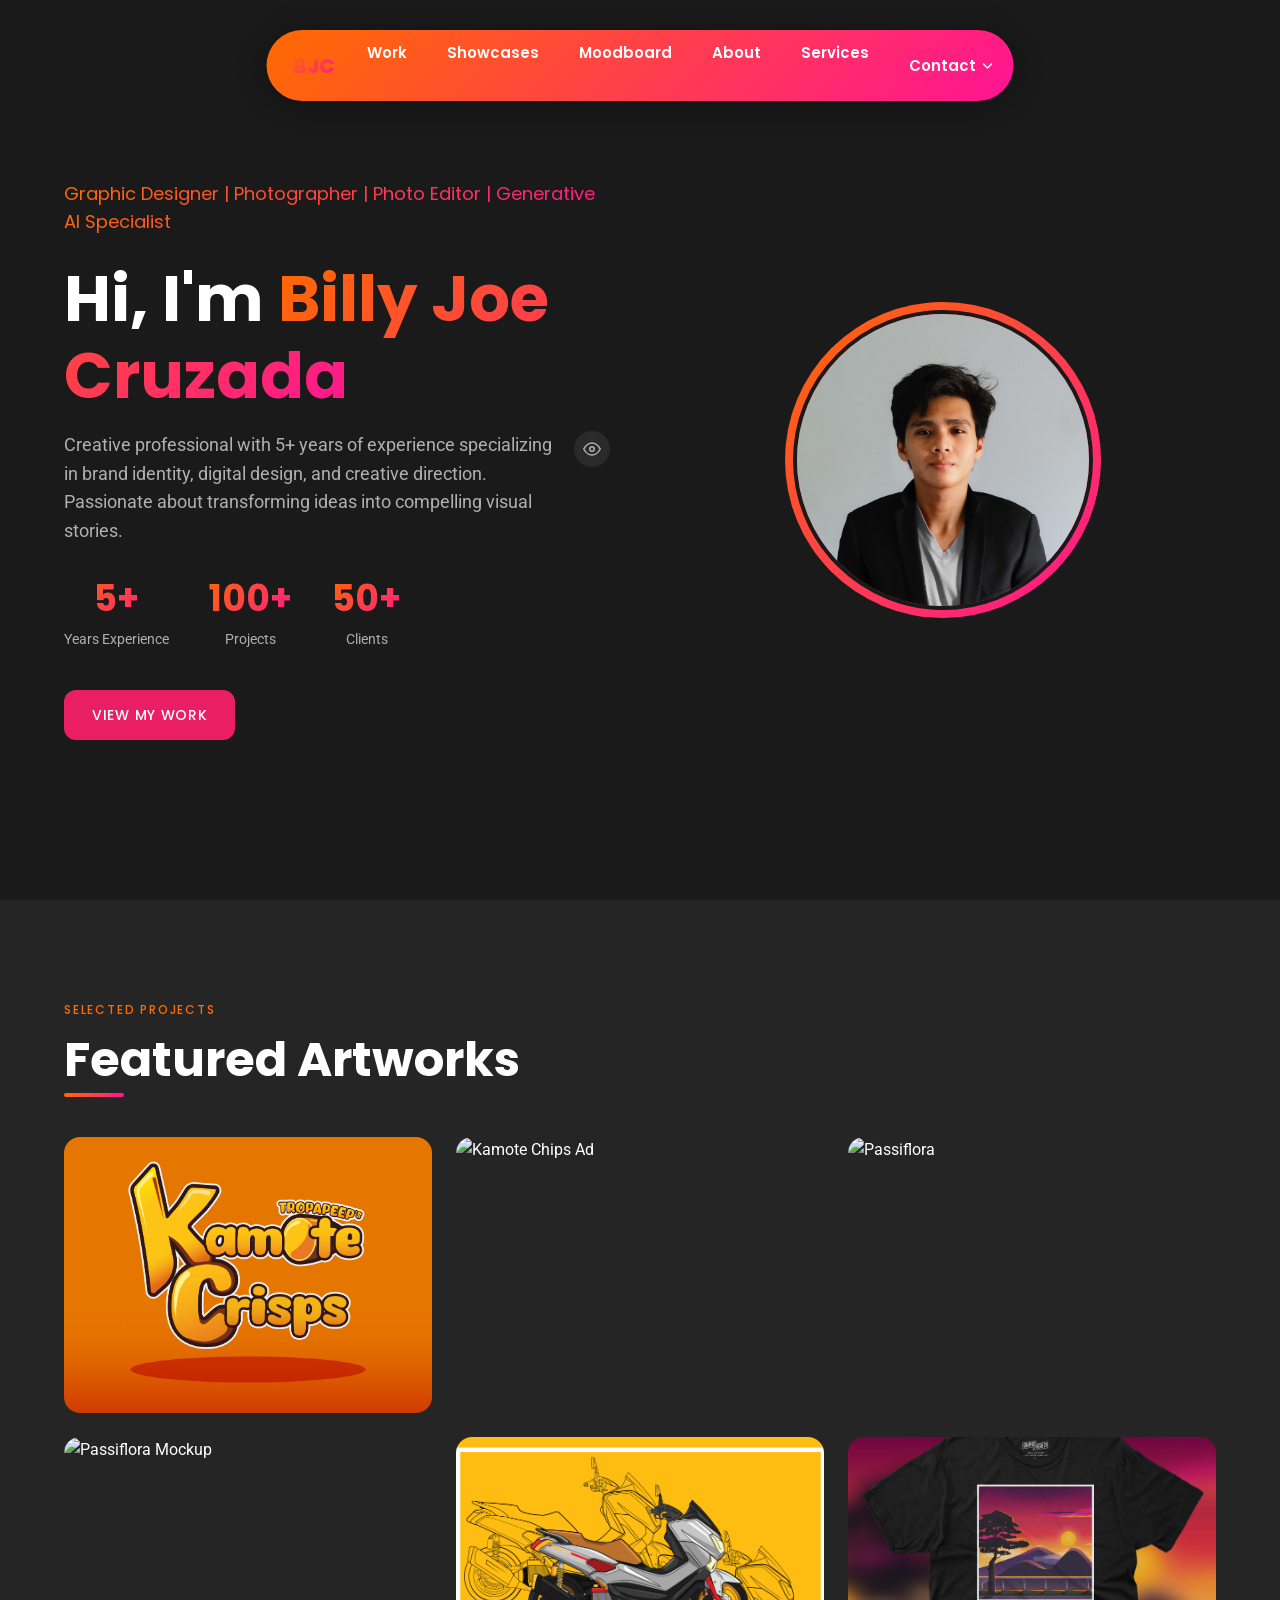
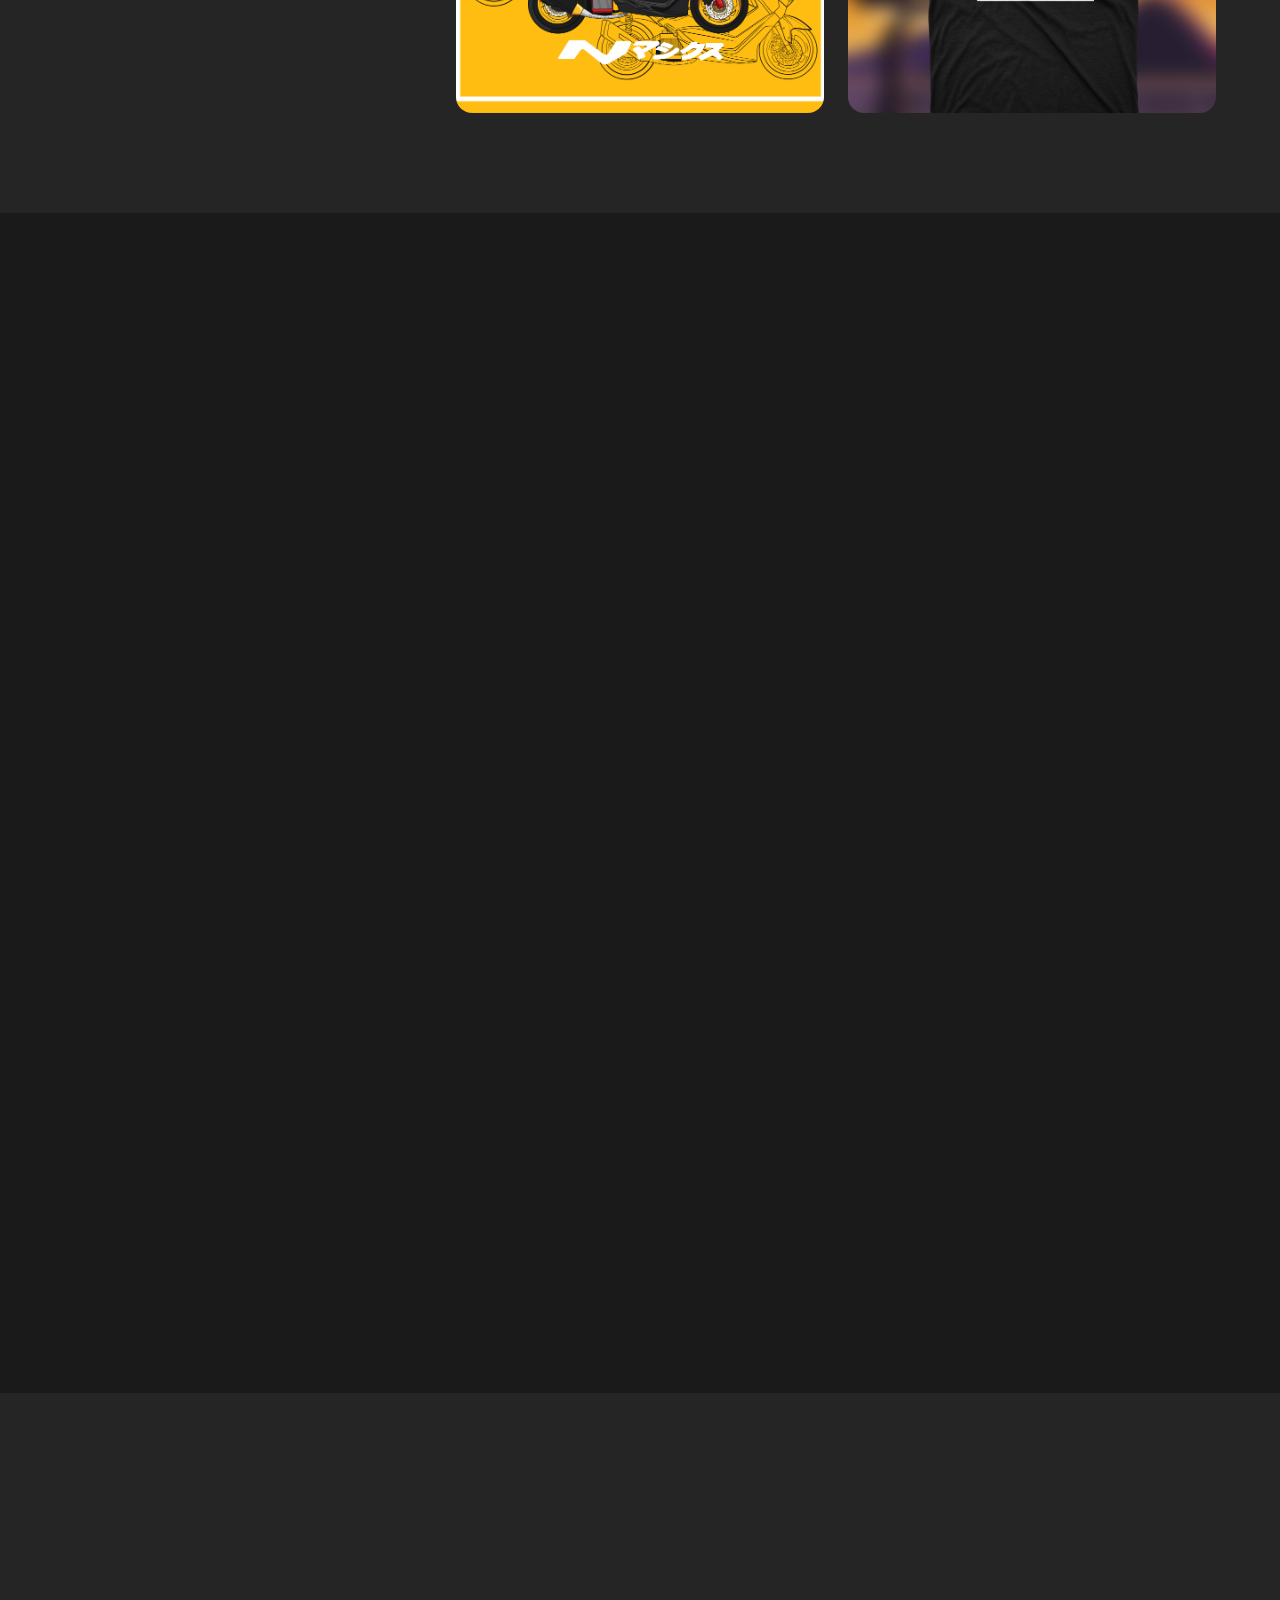
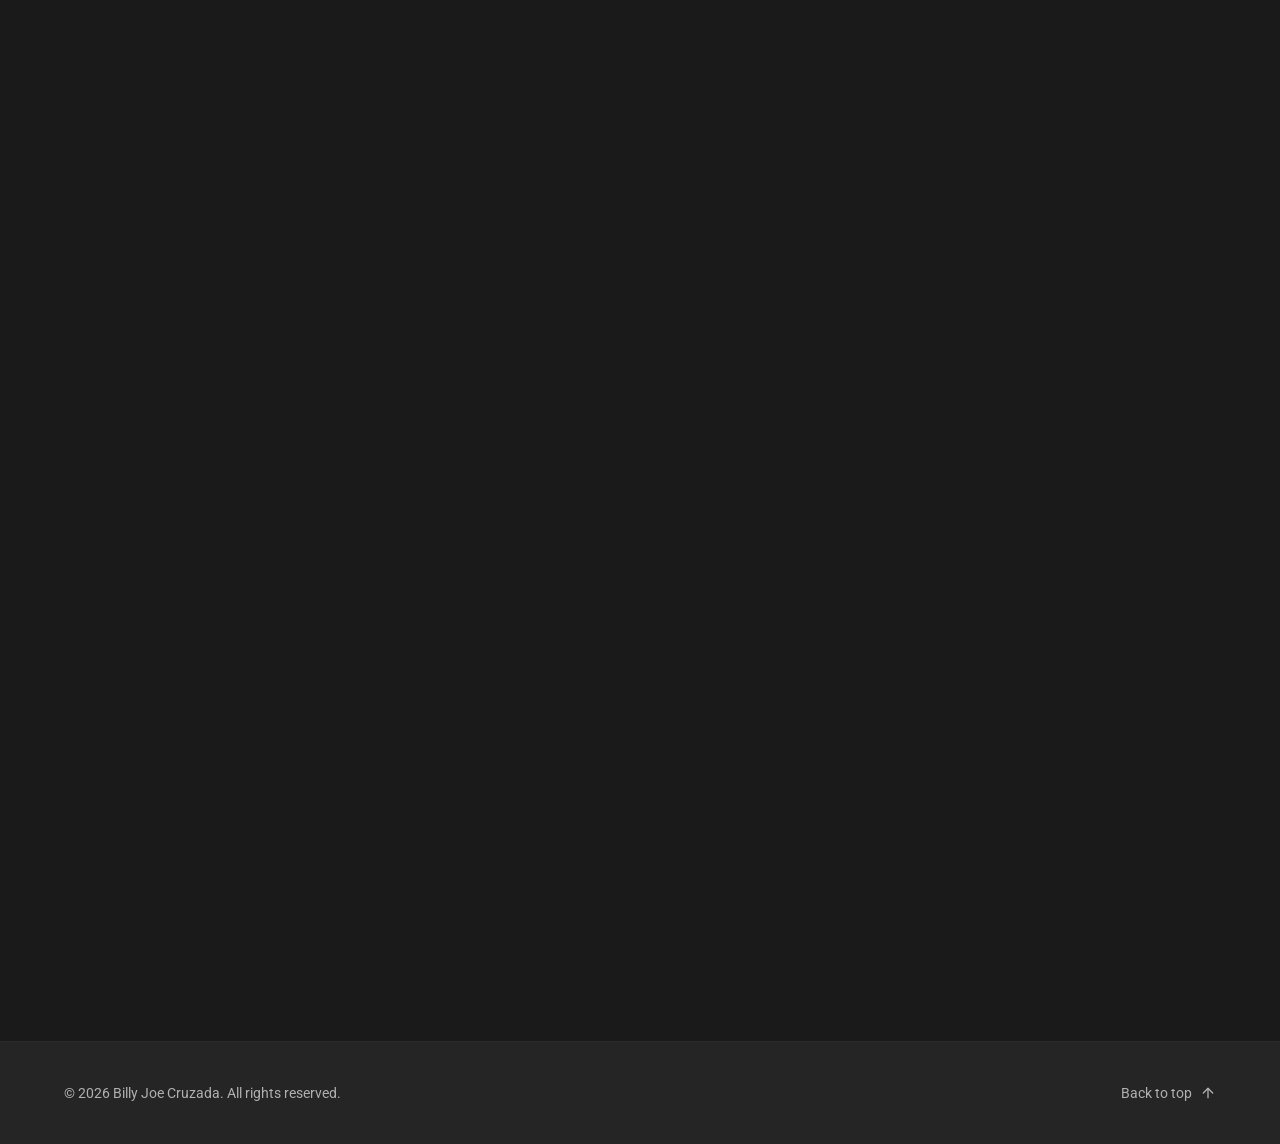
==== index.html @ 6db8c3da "Add files via upload" ====
<!DOCTYPE html>
<html lang="en">
<head>
    <meta charset="UTF-8">
    <meta name="viewport" content="width=device-width, initial-scale=1.0">
    <title>Billy Joe Cruzada | Graphic Designer</title>
    <link rel="preconnect" href="https://fonts.googleapis.com">
    <link rel="preconnect" href="https://fonts.gstatic.com" crossorigin>
    <link href="https://fonts.googleapis.com/css2?family=Poppins:wght@400;500;600;700;800&family=Roboto:wght@400;500&display=swap" rel="stylesheet">
    <link rel="stylesheet" href="styles.css">
    <link rel="icon" type="image/jpeg" href="Billy ID.jpg">
</head>
<body>
    <!-- NSFW Warning Modal -->
    <div class="nsfw-modal" id="nsfwModal">
        <div class="nsfw-modal-content">
            <div class="nsfw-icon">
                <svg xmlns="http://www.w3.org/2000/svg" width="48" height="48" viewBox="0 0 24 24" fill="none" stroke="currentColor" stroke-width="2" stroke-linecap="round" stroke-linejoin="round">
                    <path d="M10.29 3.86L1.82 18a2 2 0 0 0 1.71 3h16.94a2 2 0 0 0 1.71-3L13.71 3.86a2 2 0 0 0-3.42 0z"/>
                    <line x1="12" y1="9" x2="12" y2="13"/>
                    <line x1="12" y1="17" x2="12.01" y2="17"/>
                </svg>
            </div>
            <h3>OFM AI Contents</h3>
            <p>This project contains explicit NSFW contents.</p>
            <p>I would recommend not entering this project if you are not under a OFM related industry.</p>
            <div class="nsfw-checkbox">
                <input type="checkbox" id="nsfwConfirm">
                <label for="nsfwConfirm">Are you familiar with OFM/Fanvue related contents?</label>
            </div>
            <div class="nsfw-buttons">
                <button class="btn btn-nsfw-proceed" id="nsfwProceed" disabled>Proceed</button>
                <button class="btn btn-nsfw-back" id="nsfwBack">Go Back</button>
            </div>
        </div>
    </div>

    <!-- Floating Navigation Bar -->
    <nav class="floating-nav">
        <a href="#" class="nav-logo gradient-text">BJC</a>
        <ul class="nav-links">
            <li><a href="#work" class="active">Work</a></li>
            <li><a href="#showcases">Showcases</a></li>
            <li><a href="#gallery">Moodboard</a></li>
            <li><a href="#about">About</a></li>
            <li><a href="#services">Services</a></li>
            <li class="nav-dropdown">
                <a href="#contact" class="nav-dropdown-btn">
                    Contact
                    <svg xmlns="http://www.w3.org/2000/svg" width="16" height="16" viewBox="0 0 24 24" fill="none" stroke="currentColor" stroke-width="2" stroke-linecap="round" stroke-linejoin="round"><polyline points="6 9 12 15 18 9"></polyline></svg>
                </a>
                <div class="nav-dropdown-content">
                    <a href="https://www.instagram.com/ezii_yooow" target="_blank">Instagram</a>
                    <a href="https://linkedin.com/in/iam-billycruzada/" target="_blank">LinkedIn</a>
                    <a href="https://behance.net/billyjoeCrzGraphx" target="_blank">Behance</a>
                    <a href="mailto:billyjoecruzada12@gmail.com">Email Me</a>
                    <a href="admin.html" target="_blank">Admin Panel</a>
                </div>
            </li>
        </ul>
        <button class="mobile-menu-btn" aria-label="Menu">
            <span></span>
            <span></span>
            <span></span>
        </button>
    </nav>

    <!-- Hero Section -->
    <section class="hero" id="hero">
        <div class="container">
            <div class="hero-content">
                <div class="hero-text">
                    <p class="subtitle gradient-text">Graphic Designer | Photographer | Photo Editor | Generative AI Specialist</p>
                    <h1>Hi, I'm <span class="gradient-text">Billy Joe Cruzada</span></h1>
                    <div class="bio-wrapper">
                        <p class="bio" id="heroBio">Creative professional with 5+ years of experience specializing in brand identity, digital design, and creative direction. Passionate about transforming ideas into compelling visual stories.</p>
                        <button class="toggle-text-btn" id="toggleHeroBio" aria-label="Toggle bio visibility">
                            <svg xmlns="http://www.w3.org/2000/svg" width="18" height="18" viewBox="0 0 24 24" fill="none" stroke="currentColor" stroke-width="2" stroke-linecap="round" stroke-linejoin="round"><path d="M1 12s4-8 11-8 11 8 11 8-4 8-11 8-11-8-11-8z"></path><circle cx="12" cy="12" r="3"></circle></svg>
                        </button>
                    </div>
                    <div class="hero-stats">
                        <div class="stat">
                            <div class="stat-number">5+</div>
                            <div class="stat-label">Years Experience</div>
                        </div>
                        <div class="stat">
                            <div class="stat-number">100+</div>
                            <div class="stat-label">Projects</div>
                        </div>
                        <div class="stat">
                            <div class="stat-number">50+</div>
                            <div class="stat-label">Clients</div>
                        </div>
                    </div>
                    <div class="hero-cta">
                        <a href="#work" class="btn btn-primary">View My Work</a>
                    </div>
                </div>
                <div class="hero-image">
                    <div class="profile-image-wrapper">
                        <img src="Billy ID.jpg" alt="Billy Joe Cruzada" id="heroProfileImage" loading="eager">
                    </div>
                </div>
            </div>
        </div>
    </section>

    <!-- Featured Artworks Section -->
    <section class="featured" id="work">
        <div class="container">
            <div class="section-header reveal">
                <p class="section-label">Selected Projects</p>
                <h2 class="section-title">Featured Artworks</h2>
            </div>
            <div class="featured-grid" id="featuredGrid">
                <!-- Populated by JavaScript -->
            </div>
        </div>
    </section>

    <!-- Project Showcases Section -->
    <section class="showcases" id="showcases">
        <div class="container">
            <div class="section-header reveal">
                <p class="section-label">Portfolio</p>
                <h2 class="section-title">Project Showcases</h2>
            </div>
            <div class="showcases-grid" id="showcasesGrid">
                <!-- Populated by JavaScript -->
            </div>
        </div>
    </section>

    <!-- Gallery/Moodboard Section -->
    <section class="gallery-section" id="gallery">
        <div class="container">
            <div class="section-header reveal">
                <p class="section-label">Gallery</p>
                <h2 class="section-title">Gallery & Moodboard</h2>
            </div>
            <div class="gallery-filters reveal">
                <button class="filter-btn active" data-filter="all">All</button>
                <button class="filter-btn" data-filter="portrait">Portraits</button>
                <button class="filter-btn" data-filter="food">Food</button>
                <button class="filter-btn" data-filter="street">Street</button>
                <button class="filter-btn" data-filter="sports">Sports</button>
            </div>
            <div class="gallery-grid reveal" id="galleryGrid">
                <!-- Populated by JavaScript -->
            </div>
        </div>
    </section>

    <!-- About Section -->
    <section class="about" id="about">
        <div class="container">
            <div class="section-header reveal">
                <p class="section-label">About Me</p>
                <h2 class="section-title">The Designer</h2>
            </div>
            <div class="about-grid">
                <div class="about-image reveal">
                    <img src="Billy ID.jpg" alt="Billy Joe Cruzada" id="aboutProfileImage" loading="lazy">
                </div>
                <div class="about-content reveal reveal-delay-1">
                    <p class="quote" id="aboutQuote">"Design is not just what it looks like. Design is how it works."</p>
                    <div class="bio-wrapper">
                        <p id="aboutBio">Creative professional with 5+ years of experience specializing in brand identity, digital design, and creative direction. Passionate about transforming ideas into compelling visual stories that resonate with audiences and elevate brands.</p>
                        <button class="toggle-text-btn" id="toggleAboutBio" aria-label="Toggle bio visibility">
                            <svg xmlns="http://www.w3.org/2000/svg" width="18" height="18" viewBox="0 0 24 24" fill="none" stroke="currentColor" stroke-width="2" stroke-linecap="round" stroke-linejoin="round"><path d="M1 12s4-8 11-8 11 8 11 8-4 8-11 8-11-8-11-8z"></path><circle cx="12" cy="12" r="3"></circle></svg>
                        </button>
                    </div>
                    <p id="aboutLocation">Based on Tarlac, Philippines</p>
                    <div class="hero-stats">
                        <div class="stat">
                            <div class="stat-number">5+</div>
                            <div class="stat-label">Years Experience</div>
                        </div>
                        <div class="stat">
                            <div class="stat-number">100+</div>
                            <div class="stat-label">Projects</div>
                        </div>
                        <div class="stat">
                            <div class="stat-number">50+</div>
                            <div class="stat-label">Clients</div>
                        </div>
                    </div>
                </div>
            </div>
        </div>
    </section>

    <!-- Services Section -->
    <section class="services" id="services">
        <div class="container">
            <div class="section-header reveal">
                <p class="section-label">What I Do</p>
                <h2 class="section-title">Services</h2>
            </div>
            <div class="services-grid" id="servicesGrid">
                <!-- Populated by JavaScript -->
            </div>
        </div>
    </section>

    <!-- Softwares & Tools Section -->
    <section class="tools-section" id="tools">
        <div class="container">
            <div class="section-header reveal">
                <p class="section-label">Technologies</p>
                <h2 class="section-title">Softwares & Tools</h2>
            </div>
            <div class="tools-grid reveal">
                <div class="tool-item" title="Adobe Photoshop">
                    <img src="SVG Logos/photoshop-svgrepo-com.svg" alt="Photoshop" class="tool-svg">
                    <span class="tool-name">Adobe Photoshop</span>
                </div>
                <div class="tool-item" title="Adobe Illustrator">
                    <img src="SVG Logos/illustrator-svgrepo-com.svg" alt="Illustrator" class="tool-svg">
                    <span class="tool-name">Adobe Illustrator</span>
                </div>
                <div class="tool-item" title="Adobe Premiere Pro">
                    <img src="SVG Logos/premiere-svgrepo-com.svg" alt="Premiere Pro" class="tool-svg">
                    <span class="tool-name">Premiere Pro</span>
                </div>
                <div class="tool-item" title="Adobe Lightroom">
                    <img src="SVG Logos/adobe-lightroom-svgrepo-com.svg" alt="Lightroom" class="tool-svg">
                    <span class="tool-name">Lightroom</span>
                </div>
                <div class="tool-item" title="Figma">
                    <img src="data:image/svg+xml,%3Csvg viewBox='0 0 38 57' fill='none' xmlns='http://www.w3.org/2000/svg'%3E%3Cpath d='M19 28.5C19 24.358 22.358 21 26.5 21C30.642 21 34 24.358 34 28.5C34 32.642 30.642 36 26.5 36C22.358 36 19 32.642 19 28.5Z' fill='%23F24E1E'/%3E%3Cpath d='M19 14.25C19 10.108 22.358 6.75 26.5 6.75C30.642 6.75 34 10.108 34 14.25C34 18.392 30.642 21.75 26.5 21.75C22.358 21.75 19 18.392 19 14.25Z' fill='%23FF7262'/%3E%3Cpath d='M4 28.5C4 24.358 7.358 21 11.5 21C15.642 21 19 24.358 19 28.5C19 32.642 15.642 36 11.5 36C7.358 36 4 32.642 4 28.5Z' fill='%230ACF83'/%3E%3Cpath d='M4 14.25C4 10.108 7.358 6.75 11.5 6.75C15.642 6.75 19 10.108 19 14.25C19 18.392 15.642 21.75 11.5 21.75C7.358 21.75 4 18.392 4 14.25Z' fill='%23A259FF'/%3E%3Cpath d='M4 42.75C4 38.608 7.358 35.25 11.5 35.25H19V42.75C19 46.892 15.642 50.25 11.5 50.25C7.358 50.25 4 46.892 4 42.75Z' fill='%231ABCFE'/%3E%3C/svg%3E" alt="Figma" class="tool-svg">
                    <span class="tool-name">Figma</span>
                </div>
                <div class="tool-item" title="DaVinci Resolve">
                    <img src="SVG Logos/icons8-davinci-resolve.svg" alt="DaVinci Resolve" class="tool-svg">
                    <span class="tool-name">DaVinci Resolve</span>
                </div>
                <div class="tool-item" title="Higgsfield AI">
                    <img src="SVG Logos/Higgsfield_AI-logo_brandlogos.net_cfc6a5.svg" alt="Higgsfield" class="tool-svg">
                    <span class="tool-name">Higgsfield</span>
                </div>
                <div class="tool-item" title="ComfyUI">
                    <img src="SVG Logos/comfyui-color.svg" alt="ComfyUI" class="tool-svg">
                    <span class="tool-name">ComfyUI</span>
                </div>
                <div class="tool-item" title="Seedream">
                    <div class="tool-text-badge">SD</div>
                    <span class="tool-name">Seedream</span>
                </div>
                <div class="tool-item" title="Nano Banana">
                    <div class="tool-text-badge">NB</div>
                    <span class="tool-name">Nano Banana</span>
                </div>
                <div class="tool-item" title="Kling Motion">
                    <div class="tool-text-badge">K</div>
                    <span class="tool-name">Kling Motion</span>
                </div>
            </div>
        </div>
    </section>

    <!-- Contact Section -->
    <section class="contact" id="contact">
        <div class="container">
            <div class="section-header reveal">
                <p class="section-label">Get In Touch</p>
                <h2 class="section-title">Let's Create Together</h2>
            </div>
            <div class="contact-grid">
                <div class="contact-text reveal">
                    <h3>Let's Create Something Amazing Together</h3>
                    <p>Whether you have a clear vision or just a spark of an idea, I'm here to help bring it to life. From brand identities to creative campaigns, let's collaborate and make your project stand out. Fill out the form or reach out directly—I'm excited to hear about your next big idea!</p>
                    <p style="margin-top: 16px; color: var(--text-secondary);">Available for freelance projects, collaborations, and creative partnerships.</p>
                    <div class="social-links" id="socialLinks">
                        <a href="https://www.instagram.com/ezii_yooow" target="_blank" aria-label="Instagram" id="socialInstagram">
                            <svg xmlns="http://www.w3.org/2000/svg" width="20" height="20" viewBox="0 0 24 24" fill="none" stroke="currentColor" stroke-width="2" stroke-linecap="round" stroke-linejoin="round"><rect x="2" y="2" width="20" height="20" rx="5" ry="5"></rect><path d="M16 11.37A4 4 0 1 1 12.63 8 4 4 0 0 1 16 11.37z"></path><line x1="17.5" y1="6.5" x2="17.51" y2="6.5"></line></svg>
                        </a>
                        <a href="https://linkedin.com/in/iam-billycruzada/" target="_blank" aria-label="LinkedIn" id="socialLinkedin">
                            <img src="SVG Logos/linked-in-logo-of-two-letters-svgrepo-com.svg" alt="LinkedIn" class="social-svg">
                        </a>
                        <a href="https://behance.net/billyjoeCrzGraphx" target="_blank" aria-label="Behance" id="socialBehance">
                            <svg xmlns="http://www.w3.org/2000/svg" width="20" height="20" viewBox="0 0 24 24" fill="currentColor"><path d="M22 7h-7V5h7v2zm1.726 10c-.442 1.297-2.029 3-5.101 3-3.074 0-5.564-1.729-5.564-5.675 0-3.91 2.325-5.92 5.466-5.92 3.082 0 4.964 1.782 5.375 4.426.078.506.109 1.188.095 2.14H15.97c.13 3.211 3.483 3.312 4.588 2.029H23.7zm-7.726-3h3.543c-.105-1.678-1.102-2.416-2.104-2.416-1.162 0-2.144.778-2.262 2.416h.823zm-3.328.001c.164-2.249-.82-3.447-2.427-3.447-1.617 0-2.478.948-2.617 3.447h5.044zm-9.672-6.001c0-1.001.808-1.142 1.544-1.086 1.005.078 1.573.676 1.573 1.816H6.999c.001-2.079 1.488-3.16 3.394-3.16 1.94 0 3.375 1.144 3.375 3.16 0 2.112-1.574 3.368-3.788 3.368h-.001c-.6 0-.544.316-.544.632v1.368h3.282v-4.073h-3.281v1.367h-.002z"/></svg>
                        </a>
                        <a href="mailto:billyjoecruzada12@gmail.com?subject=Portfolio Inquiry" aria-label="Email" id="socialEmail">
                            <svg xmlns="http://www.w3.org/2000/svg" width="20" height="20" viewBox="0 0 24 24" fill="none" stroke="currentColor" stroke-width="2" stroke-linecap="round" stroke-linejoin="round"><path d="M4 4h16c1.1 0 2 .9 2 2v12c0 1.1-.9 2-2 2H4c-1.1 0-2-.9-2-2V6c0-1.1.9-2 2-2z"></path><polyline points="22,6 12,13 2,6"></polyline></svg>
                        </a>
                    </div>
                    <div class="telegram-card">
                        <div class="telegram-header">
                            <svg xmlns="http://www.w3.org/2000/svg" viewBox="0 0 24 24" fill="currentColor">
                                <path d="M11.944 0A12 12 0 0 0 0 12a12 12 0 0 0 12 12 12 12 0 0 0 12-12A12 12 0 0 0 12 0a12 12 0 0 0-.056 0zm4.962 7.224c.1-.002.321.023.465.14a.506.506 0 0 1 .171.325c.016.093.036.306.02.472-.18 1.898-.962 6.502-1.36 8.627-.168.9-.499 1.201-.82 1.23-.696.065-1.225-.46-1.9-.902-1.056-.693-1.653-1.124-2.678-1.8-1.185-.78-.417-1.21.258-1.91.177-.184 3.247-2.977 3.307-3.23.007-.032.014-.15-.056-.212s-.174-.041-.249-.024c-.106.024-1.793 1.14-5.061 3.345-.48.33-.913.49-1.302.48-.428-.008-1.252-.241-1.865-.44-.752-.245-1.349-.374-1.297-.789.027-.216.325-.437.893-.663 3.498-1.524 5.83-2.529 6.998-3.014 3.332-1.386 4.025-1.627 4.476-1.635z"/>
                            </svg>
                            <span>Direct Message</span>
                        </div>
                        <a href="https://t.me/joecrzd" target="_blank" class="telegram-link">@joecrzd</a>
                        <a href="tel:+639922416595" class="telegram-phone">+63 992 241 6595</a>
                    </div>
                </div>
                <div class="reveal reveal-delay-1">
                    <form class="contact-form" id="contactForm" action="https://formspree.io/f/xeeppykr" method="POST">
                        <div class="form-group">
                            <input type="text" name="name" placeholder=" " required>
                            <label for="name">Your Name</label>
                        </div>
                        <div class="form-group">
                            <input type="email" name="email" placeholder=" " required>
                            <label for="email">Email Address</label>
                        </div>
                        <div class="form-group">
                            <textarea name="message" rows="4" placeholder=" " required></textarea>
                            <label for="message">Your Message</label>
                        </div>
                        <button type="submit" class="btn btn-primary">Send Message</button>
                    </form>
                    <div class="form-success" id="formSuccess">
                        <h4>Message Sent!</h4>
                        <p>Thank you for reaching out. I'll get back to you within 24 hours.</p>
                    </div>
                </div>
            </div>
        </div>
    </section>

    <!-- Footer -->
    <footer>
        <div class="container">
            <p>© 2026 Billy Joe Cruzada. All rights reserved.</p>
            <a href="#" class="back-to-top">
                Back to top
                <svg xmlns="http://www.w3.org/2000/svg" width="16" height="16" viewBox="0 0 24 24" fill="none" stroke="currentColor" stroke-width="2" stroke-linecap="round" stroke-linejoin="round"><line x1="12" y1="19" x2="12" y2="5"></line><polyline points="5 12 12 5 19 12"></polyline></svg>
            </a>
        </div>
    </footer>

    <!-- Lightbox Modal -->
    <div class="lightbox" id="lightbox">
        <div class="lightbox-content">
            <button class="lightbox-close" aria-label="Close">&times;</button>
            <button class="lightbox-nav lightbox-prev" aria-label="Previous">
                <svg xmlns="http://www.w3.org/2000/svg" width="24" height="24" viewBox="0 0 24 24" fill="none" stroke="currentColor" stroke-width="2" stroke-linecap="round" stroke-linejoin="round"><polyline points="15 18 9 12 15 6"></polyline></svg>
            </button>
            <img src="" alt="Gallery Image" id="lightboxImage" loading="lazy">
            <button class="lightbox-nav lightbox-next" aria-label="Next">
                <svg xmlns="http://www.w3.org/2000/svg" width="24" height="24" viewBox="0 0 24 24" fill="none" stroke="currentColor" stroke-width="2" stroke-linecap="round" stroke-linejoin="round"><polyline points="9 18 15 12 9 6"></polyline></svg>
            </button>
        </div>
        <div class="lightbox-title" id="lightboxTitle"></div>
        <div class="lightbox-counter" id="lightboxCounter"></div>
        <div class="lightbox-tools" id="lightboxTools"></div>
    </div>

    <script src="script.js"></script>
</body>
</html>
---- styles.css ----
/* Billy Joe Cruzada Portfolio - Styles */

/* 1. CSS Custom Properties (variables) */
:root {
    --bg-primary: #1A1A1A;
    --bg-secondary: #252525;
    --bg-tertiary: #2A2A2A;
    --text-primary: #FFFFFF;
    --text-secondary: #B0B0B0;
    --accent-pink: #FF1493;
    --accent-orange: #FF6B00;
    --accent-red: #E91E63;
    --accent-yellow: #FFA500;
    --gradient-brand: linear-gradient(135deg, #FF6B00, #FF1493);
    --gradient-hover: linear-gradient(135deg, #FF1493, #FF6B00);
    --border-radius: 16px;
    --border-radius-lg: 50px;
    --transition: 0.3s ease;
}

/* 2. Reset/Base styles */
/* Google Fonts loaded via HTML <link> tags */

* {
    margin: 0;
    padding: 0;
    box-sizing: border-box;
}

html {
    scroll-behavior: smooth;
}

body {
    font-family: 'Roboto', sans-serif;
    background-color: var(--bg-primary);
    color: var(--text-primary);
    line-height: 1.6;
    overflow-x: hidden;
}

h1, h2, h3, h4, h5, h6 {
    font-family: 'Poppins', sans-serif;
    font-weight: 700;
    line-height: 1.2;
}

a {
    text-decoration: none;
    color: inherit;
}

img {
    max-width: 100%;
    height: auto;
    display: block;
}

.container {
    max-width: 1200px;
    margin: 0 auto;
    padding: 0 24px;
}

/* 3. Utility classes */
.gradient-text {
    background: var(--gradient-brand);
    -webkit-background-clip: text;
    -webkit-text-fill-color: transparent;
    background-clip: text;
}

.reveal {
    opacity: 0;
    transform: translateY(40px);
    transition: opacity 0.6s ease, transform 0.6s ease;
}

.reveal.visible {
    opacity: 1;
    transform: translateY(0);
}

.reveal-delay-1 { transition-delay: 0.1s; }
.reveal-delay-2 { transition-delay: 0.2s; }
.reveal-delay-3 { transition-delay: 0.3s; }
.reveal-delay-4 { transition-delay: 0.4s; }
.reveal-delay-5 { transition-delay: 0.5s; }

.hidden {
    display: none !important;
}

/* 4. Navigation - Floating Curved Bar */
.floating-nav {
    position: fixed;
    top: 32px;
    left: 50%;
    transform: translateX(-50%);
    z-index: 1000;
    background: var(--bg-tertiary);
    border-radius: var(--border-radius-lg);
    padding: 8px 8px 8px 24px;
    display: flex;
    align-items: center;
    gap: 8px;
    box-shadow: 0 4px 30px rgba(0, 0, 0, 0.4);
}

.floating-nav::before {
    content: '';
    position: absolute;
    top: -2px;
    left: -2px;
    right: -2px;
    bottom: -2px;
    background: var(--gradient-brand);
    border-radius: var(--border-radius-lg);
    z-index: -1;
}

.nav-logo {
    font-family: 'Poppins', sans-serif;
    font-weight: 800;
    font-size: 20px;
    margin-right: 16px;
}

.nav-links {
    display: flex;
    align-items: center;
    gap: 32px;
    list-style: none;
}

.nav-links a {
    font-family: 'Poppins', sans-serif;
    font-weight: 600;
    font-size: 15px;
    color: var(--text-primary);
    transition: all var(--transition);
    position: relative;
    padding: 4px 8px;
    border-radius: 4px;
}

.nav-links a:hover,
.nav-links a.active {
    color: var(--text-primary);
    transform: scale(1.1);
    background: rgba(255, 107, 0, 0.1);
}

.nav-links a::after {
    content: '';
    position: absolute;
    bottom: -4px;
    left: 0;
    width: 0;
    height: 2px;
    background: var(--gradient-brand);
    transition: width var(--transition);
}

.nav-links a:hover::after,
.nav-links a.active::after {
    width: 100%;
}

.nav-dropdown {
    position: relative;
}

.nav-dropdown-btn {
    display: flex;
    align-items: center;
    gap: 4px;
}

.nav-dropdown-btn svg {
    width: 16px;
    height: 16px;
    transition: transform var(--transition);
}

.nav-dropdown:hover .nav-dropdown-btn svg {
    transform: rotate(180deg);
}

.nav-dropdown-content {
    position: absolute;
    top: 100%;
    left: 50%;
    transform: translateX(-50%);
    background: var(--bg-secondary);
    border-radius: var(--border-radius);
    padding: 16px;
    min-width: 200px;
    opacity: 0;
    visibility: hidden;
    transition: all var(--transition);
    margin-top: 16px;
    box-shadow: 0 8px 32px rgba(0, 0, 0, 0.3);
}

.nav-dropdown:hover .nav-dropdown-content {
    opacity: 1;
    visibility: visible;
}

.nav-dropdown-content a {
    display: block;
    padding: 12px 16px;
    border-radius: 8px;
    color: var(--text-primary);
    font-weight: 500;
    transition: all var(--transition);
}

.nav-dropdown-content a:hover {
    background: rgba(255, 107, 0, 0.15);
    color: var(--text-primary);
    transform: scale(1.05);
}

.mobile-menu-btn {
    display: none;
    flex-direction: column;
    gap: 5px;
    background: none;
    border: none;
    cursor: pointer;
    padding: 8px;
}

.mobile-menu-btn span {
    display: block;
    width: 24px;
    height: 2px;
    background: var(--text-primary);
    transition: all var(--transition);
}

@media (max-width: 900px) {
    .floating-nav {
        padding: 8px;
        width: calc(100% - 48px);
        max-width: 500px;
        justify-content: space-between;
    }

    .nav-links {
        position: fixed;
        top: 0;
        left: -100%;
        width: 280px;
        height: 100vh;
        background: var(--bg-secondary);
        flex-direction: column;
        padding: 100px 32px;
        gap: 24px;
        transition: left 0.4s ease;
        border-radius: 0;
    }

    .nav-links.open {
        left: 0;
    }

    .mobile-menu-btn {
        display: flex;
    }

    .mobile-menu-btn.open span:nth-child(1) {
        transform: rotate(45deg) translate(5px, 5px);
    }

    .mobile-menu-btn.open span:nth-child(2) {
        opacity: 0;
    }

    .mobile-menu-btn.open span:nth-child(3) {
        transform: rotate(-45deg) translate(5px, -5px);
    }

    .nav-dropdown-content {
        position: static;
        transform: none;
        box-shadow: none;
        background: transparent;
        padding: 0 0 0 16px;
        margin-top: 8px;
    }
}

/* 5. Section Styles */
section {
    padding: 100px 0;
}

@media (max-width: 768px) {
    section {
        padding: 60px 0;
    }
}

.section-header {
    margin-bottom: 48px;
}

.section-label {
    font-family: 'Poppins', sans-serif;
    font-size: 12px;
    font-weight: 500;
    text-transform: uppercase;
    letter-spacing: 0.15em;
    color: var(--accent-orange);
    margin-bottom: 12px;
}

.section-title {
    font-size: clamp(32px, 5vw, 48px);
    position: relative;
    display: inline-block;
}

.section-title::after {
    content: '';
    position: absolute;
    bottom: -8px;
    left: 0;
    width: 60px;
    height: 4px;
    background: var(--gradient-brand);
    border-radius: 2px;
}

/* 6. Hero Section */
.hero {
    min-height: 100vh;
    display: flex;
    align-items: center;
    position: relative;
    padding-top: 120px;
}

.hero-content {
    display: grid;
    grid-template-columns: 1fr 1fr;
    gap: 60px;
    align-items: center;
}

@media (max-width: 968px) {
    .hero-content {
        grid-template-columns: 1fr;
        text-align: center;
    }
}

.hero-text h1 {
    font-size: clamp(40px, 6vw, 64px);
    margin-bottom: 16px;
    animation: fadeInUp 0.8s ease forwards;
}

.hero-text .subtitle {
    font-family: 'Poppins', sans-serif;
    font-size: 18px;
    color: var(--accent-orange);
    margin-bottom: 24px;
    animation: fadeInUp 0.8s ease 0.1s forwards;
    opacity: 0;
}

.bio-wrapper {
    display: flex;
    align-items: flex-start;
    gap: 12px;
    margin-bottom: 24px;
    animation: fadeInUp 0.8s ease 0.2s forwards;
    opacity: 0;
}

@media (max-width: 968px) {
    .bio-wrapper {
        justify-content: center;
    }
}

.bio-wrapper .bio,
.bio-wrapper p {
    font-size: 18px;
    color: var(--text-secondary);
    max-width: 500px;
}

.toggle-text-btn {
    background: var(--bg-tertiary);
    border: none;
    width: 36px;
    height: 36px;
    border-radius: 50%;
    display: flex;
    align-items: center;
    justify-content: center;
    cursor: pointer;
    color: var(--text-secondary);
    transition: all var(--transition);
    flex-shrink: 0;
}

.toggle-text-btn:hover {
    background: var(--accent-orange);
    color: white;
}

.toggle-text-btn.hidden-text svg {
    opacity: 0.5;
}

.hero-stats {
    display: flex;
    gap: 40px;
    margin-bottom: 40px;
    animation: fadeInUp 0.8s ease 0.3s forwards;
    opacity: 0;
}

@media (max-width: 968px) {
    .hero-stats {
        justify-content: center;
    }
}

.stat {
    text-align: center;
}

.stat-number {
    font-family: 'Poppins', sans-serif;
    font-size: 36px;
    font-weight: 700;
    background: var(--gradient-brand);
    -webkit-background-clip: text;
    -webkit-text-fill-color: transparent;
}

.stat-label {
    font-size: 14px;
    color: var(--text-secondary);
}

.hero-cta {
    animation: fadeInUp 0.8s ease 0.4s forwards;
    opacity: 0;
}

.hero-image {
    display: flex;
    justify-content: center;
    animation: fadeInUp 0.8s ease 0.5s forwards;
    opacity: 0;
}

.profile-image-wrapper {
    position: relative;
    width: 300px;
    height: 300px;
}

.profile-image-wrapper::before {
    content: '';
    position: absolute;
    inset: -8px;
    background: var(--gradient-brand);
    border-radius: 50%;
}

.profile-image-wrapper img {
    position: relative;
    width: 100%;
    height: 100%;
    object-fit: cover;
    border-radius: 50%;
    border: 4px solid var(--bg-primary);
}

@keyframes fadeInUp {
    from {
        opacity: 0;
        transform: translateY(30px);
    }
    to {
        opacity: 1;
        transform: translateY(0);
    }
}

/* 7. Featured Artworks Section */
.featured {
    background: var(--bg-secondary);
}

.featured-grid {
    display: grid;
    grid-template-columns: repeat(3, 1fr);
    gap: 24px;
}

@media (max-width: 968px) {
    .featured-grid {
        grid-template-columns: repeat(2, 1fr);
    }
}

@media (max-width: 640px) {
    .featured-grid {
        grid-template-columns: 1fr;
    }
}

.project-card {
    position: relative;
    aspect-ratio: 4/3;
    border-radius: var(--border-radius);
    overflow: hidden;
    cursor: pointer;
}

.project-card img {
    width: 100%;
    height: 100%;
    object-fit: cover;
    transition: transform 0.5s ease;
}

.project-card:hover img {
    transform: scale(1.08);
}

.project-card .overlay {
    position: absolute;
    inset: 0;
    background: linear-gradient(to top, rgba(26, 26, 26, 0.9) 0%, transparent 60%);
    display: flex;
    flex-direction: column;
    justify-content: flex-end;
    padding: 24px;
    opacity: 0;
    transition: opacity var(--transition);
}

.project-card:hover .overlay {
    opacity: 1;
}

.project-card h3 {
    font-size: 20px;
    margin-bottom: 4px;
    transform: translateY(10px);
    transition: transform var(--transition);
}

.project-card:hover h3 {
    transform: translateY(0);
}

.project-card .category {
    font-size: 14px;
    color: var(--accent-orange);
    transform: translateY(10px);
    transition: transform var(--transition) 0.05s;
}

.project-card:hover .category {
    transform: translateY(0);
}

/* 8. Project Showcases Section */
.showcases {
    background: var(--bg-primary);
}

.showcases-grid {
    display: grid;
    grid-template-columns: repeat(3, 1fr);
    gap: 32px;
}

@media (max-width: 1024px) {
    .showcases-grid {
        grid-template-columns: repeat(2, 1fr);
    }
}

@media (max-width: 640px) {
    .showcases-grid {
        grid-template-columns: 1fr;
    }
}

.showcase-card {
    background: var(--bg-secondary);
    border-radius: var(--border-radius);
    overflow: hidden;
    cursor: pointer;
    transition: transform var(--transition), box-shadow var(--transition);
}

.showcase-card:hover {
    transform: translateY(-8px);
    box-shadow: 0 20px 40px rgba(0, 0, 0, 0.3);
}

.showcase-preview {
    position: relative;
    height: 280px;
    overflow: hidden;
}

.showcase-grid-2x2 {
    display: grid;
    grid-template-columns: 1fr 1fr;
    grid-template-rows: 1fr 1fr;
    height: 100%;
    gap: 4px;
    padding: 4px;
}

.showcase-grid-2x2 .preview-img {
    width: 100%;
    height: 100%;
    object-fit: cover;
    border-radius: 8px;
    transition: transform var(--transition);
}

.showcase-card:hover .preview-img {
    transform: scale(1.05);
}

.showcase-grid-2x2 .preview-img:nth-child(1) {
    grid-column: 1;
    grid-row: 1;
}

.showcase-grid-2x2 .preview-img:nth-child(2) {
    grid-column: 2;
    grid-row: 1;
}

.showcase-grid-2x2 .preview-img:nth-child(3) {
    grid-column: 1 / span 2;
    grid-row: 2;
}

.showcase-title {
    padding: 20px;
    text-align: center;
}

.showcase-title h3 {
    font-size: 18px;
    margin-bottom: 4px;
}

.showcase-title span {
    font-size: 14px;
    color: var(--accent-orange);
}

.showcase-tools {
    display: flex;
    gap: 6px;
    justify-content: center;
    margin-top: 8px;
    flex-wrap: wrap;
}

.showcase-tool-badge {
    background: var(--bg-tertiary);
    color: var(--text-secondary);
    padding: 2px 10px;
    border-radius: 12px;
    font-size: 11px;
    font-weight: 500;
    font-family: 'Poppins', sans-serif;
}

.nsfw-blur {
    filter: blur(20px);
    transition: filter 0.5s ease;
}

.nsfw-badge-overlay {
    position: absolute;
    inset: 0;
    display: flex;
    align-items: center;
    justify-content: center;
    background: rgba(0, 0, 0, 0.5);
    backdrop-filter: blur(2px);
    border-radius: var(--border-radius);
    z-index: 5;
}

.nsfw-badge-text {
    background: var(--accent-red);
    color: white;
    padding: 8px 16px;
    border-radius: 8px;
    font-family: 'Poppins', sans-serif;
    font-weight: 600;
    font-size: 14px;
    display: flex;
    align-items: center;
    gap: 6px;
}

/* 9. Gallery Section */
.gallery-section {
    background: var(--bg-secondary);
}

.gallery-filters {
    display: flex;
    gap: 16px;
    margin-bottom: 32px;
    flex-wrap: wrap;
}

.filter-btn {
    font-family: 'Poppins', sans-serif;
    font-size: 14px;
    font-weight: 500;
    padding: 10px 24px;
    border: 2px solid var(--bg-tertiary);
    background: transparent;
    color: var(--text-secondary);
    border-radius: 30px;
    cursor: pointer;
    transition: all var(--transition);
}

.filter-btn:hover,
.filter-btn.active {
    border-color: transparent;
    background: var(--gradient-brand);
    color: white;
}

.gallery-grid {
    column-count: 4;
    column-gap: 20px;
}

@media (max-width: 1024px) {
    .gallery-grid {
        column-count: 3;
    }
}

@media (max-width: 768px) {
    .gallery-grid {
        column-count: 2;
    }
}

@media (max-width: 480px) {
    .gallery-grid {
        column-count: 1;
    }
}

.gallery-item {
    position: relative;
    border-radius: var(--border-radius);
    overflow: hidden;
    cursor: pointer;
    break-inside: avoid;
    margin-bottom: 20px;
}

.gallery-item img {
    width: 100%;
    height: auto;
    display: block;
    transition: transform 0.5s ease;
}

.gallery-item:hover img {
    transform: scale(1.1);
}

/* 10. Lightbox */
.lightbox {
    position: fixed;
    inset: 0;
    background: rgba(0, 0, 0, 0.95);
    z-index: 2000;
    display: none;
    align-items: center;
    justify-content: center;
    padding: 40px;
}

.lightbox.active {
    display: flex;
}

.lightbox-content {
    position: relative;
    max-width: 90vw;
    max-height: 90vh;
    display: flex;
    flex-direction: column;
    align-items: center;
}

.lightbox-content > img {
    max-width: 100%;
    max-height: 80vh;
    object-fit: contain;
    border-radius: var(--border-radius);
}

.lightbox-close {
    position: absolute;
    top: -50px;
    right: 0;
    background: none;
    border: none;
    color: white;
    font-size: 32px;
    cursor: pointer;
    padding: 8px;
}

.lightbox-nav {
    position: absolute;
    top: 50%;
    transform: translateY(-50%);
    background: var(--bg-tertiary);
    border: none;
    color: white;
    width: 50px;
    height: 50px;
    border-radius: 50%;
    cursor: pointer;
    display: flex;
    align-items: center;
    justify-content: center;
    transition: background var(--transition);
}

.lightbox-nav:hover {
    background: var(--accent-red);
}

.lightbox-prev {
    left: -70px;
}

.lightbox-next {
    right: -70px;
}

.lightbox-title {
    margin-top: 20px;
    font-family: 'Poppins', sans-serif;
    font-size: 18px;
    color: white;
    text-align: center;
}

.lightbox-counter {
    margin-top: 8px;
    font-size: 14px;
    color: var(--text-secondary);
}

.lightbox-tools {
    display: flex;
    gap: 8px;
    margin-top: 12px;
    justify-content: center;
    flex-wrap: wrap;
}

.lightbox-tool-badge {
    background: var(--bg-tertiary);
    color: var(--accent-orange);
    padding: 4px 12px;
    border-radius: 20px;
    font-size: 12px;
    font-weight: 500;
    font-family: 'Poppins', sans-serif;
}

@media (max-width: 768px) {
    .lightbox-prev {
        left: 10px;
    }
    .lightbox-next {
        right: 10px;
    }
}

/* 11. About Section */
.about {
    background: var(--bg-primary);
}

.about-grid {
    display: grid;
    grid-template-columns: 1fr 1.5fr;
    gap: 60px;
    align-items: center;
}

@media (max-width: 968px) {
    .about-grid {
        grid-template-columns: 1fr;
        text-align: center;
    }
}

.about-image {
    position: relative;
}

.about-image::before {
    content: '';
    position: absolute;
    inset: -10px;
    background: var(--gradient-brand);
    border-radius: var(--border-radius);
    z-index: -1;
}

.about-image img {
    width: 100%;
    aspect-ratio: 3/4;
    object-fit: cover;
    border-radius: var(--border-radius);
    border: 4px solid var(--bg-primary);
}

.about-content .quote {
    font-size: clamp(20px, 3vw, 28px);
    font-style: italic;
    color: var(--text-secondary);
    margin-bottom: 24px;
    line-height: 1.5;
}

.about-content p {
    color: var(--text-secondary);
    margin-bottom: 16px;
    font-size: 16px;
}

/* 12. Services Section */
.services {
    background: var(--bg-secondary);
}

.services-grid {
    display: grid;
    grid-template-columns: repeat(4, 1fr);
    gap: 24px;
}

@media (max-width: 1024px) {
    .services-grid {
        grid-template-columns: repeat(2, 1fr);
    }
}

@media (max-width: 640px) {
    .services-grid {
        grid-template-columns: 1fr;
    }
}

.service-card {
    background: var(--bg-primary);
    padding: 40px 28px;
    border-radius: var(--border-radius);
    text-align: center;
    transition: transform var(--transition), box-shadow var(--transition);
}

.service-card:hover {
    transform: translateY(-8px);
    box-shadow: 0 20px 40px rgba(0, 0, 0, 0.3);
}

.service-icon {
    width: 60px;
    height: 60px;
    margin: 0 auto 24px;
    background: var(--gradient-brand);
    border-radius: 50%;
    display: flex;
    align-items: center;
    justify-content: center;
}

.service-icon svg {
    width: 28px;
    height: 28px;
    color: white;
}

.service-card h3 {
    font-size: 18px;
    margin-bottom: 12px;
}

.service-card p {
    font-size: 14px;
    color: var(--text-secondary);
}

/* 13. Softwares & Tools Section */
.tools-section {
    background: var(--bg-primary);
    padding-bottom: 60px;
}

.tools-grid {
    display: flex;
    gap: 24px;
    flex-wrap: wrap;
    justify-content: center;
}

@media (max-width: 768px) {
    .tools-grid {
        gap: 16px;
    }
}

.tool-item {
    display: flex;
    flex-direction: column;
    align-items: center;
    gap: 12px;
    padding: 20px;
    background: var(--bg-secondary);
    border-radius: var(--border-radius);
    min-width: 120px;
    transition: transform var(--transition), box-shadow var(--transition);
}

.tool-item:hover {
    transform: translateY(-4px);
    box-shadow: 0 10px 30px rgba(0, 0, 0, 0.2);
}

.tool-icon {
    width: 56px;
    height: 56px;
    border-radius: 12px;
    display: flex;
    align-items: center;
    justify-content: center;
    font-family: 'Poppins', sans-serif;
    font-weight: 700;
    font-size: 18px;
    color: white;
    transition: transform var(--transition);
}

.tool-item:hover .tool-icon {
    transform: scale(1.1);
}

.tool-icon.ps { 
    background: #001833;
    position: relative;
}
.tool-icon.ps::before {
    content: '';
    position: absolute;
    width: 36px;
    height: 36px;
    background: #31A8FF;
    -webkit-mask: url("data:image/svg+xml,%3Csvg xmlns='http://www.w3.org/2000/svg' viewBox='0 0 24 24'%3E%3Cpath d='M9.85 8.42c-.37-.15-.79-.23-1.22-.23H6v6.96h2.84c.43 0 .74-.1 1.21-.38.37-.22.61-.57.61-.93 0-.41-.22-.73-.61-.95zm-.39 1.93c-.18.12-.44.2-.7.2H7.2v-2.12h1.56c.26 0 .52.08.59.33.07.15.07.31-.07.47-.07.12-.26.12-.37.12zm10.54-2.08c-1.44 0-2.36.74-2.36 2.14v3.69c0 1.37.92 2.12 2.36 2.12 1.38 0 2.36-.75 2.36-2.12v-3.69c0-1.4-.98-2.14-2.36-2.14zm.04 5.29c-.37.25-.92.4-1.48.4-.58 0-1.07-.14-1.48-.4-.39-.26-.62-.61-.62-1.12v-1.06c0-.53.23-.86.62-1.14.39-.26.9-.4 1.48-.4.56 0 1.11.14 1.48.4.39.28.62.61.62 1.14v1.06c0 .51-.23.86-.62 1.12z'/%3E%3C/svg%3E") center/contain no-repeat;
    mask: url("data:image/svg+xml,%3Csvg xmlns='http://www.w3.org/2000/svg' viewBox='0 0 24 24'%3E%3Cpath d='M9.85 8.42c-.37-.15-.79-.23-1.22-.23H6v6.96h2.84c.43 0 .74-.1 1.21-.38.37-.22.61-.57.61-.93 0-.41-.22-.73-.61-.95zm-.39 1.93c-.18.12-.44.2-.7.2H7.2v-2.12h1.56c.26 0 .52.08.59.33.07.15.07.31-.07.47-.07.12-.26.12-.37.12zm10.54-2.08c-1.44 0-2.36.74-2.36 2.14v3.69c0 1.37.92 2.12 2.36 2.12 1.38 0 2.36-.75 2.36-2.12v-3.69c0-1.4-.98-2.14-2.36-2.14zm.04 5.29c-.37.25-.92.4-1.48.4-.58 0-1.07-.14-1.48-.4-.39-.26-.62-.61-.62-1.12v-1.06c0-.53.23-.86.62-1.14.39-.26.9-.4 1.48-.4.56 0 1.11.14 1.48.4.39.28.62.61.62 1.14v1.06c0 .51-.23.86-.62 1.12z'/%3E%3C/svg%3E") center/contain no-repeat;
}

.tool-icon.ai {
    background: #330000;
    position: relative;
}
.tool-icon.ai::before {
    content: '';
    position: absolute;
    width: 36px;
    height: 36px;
    background: #FF9A00;
    -webkit-mask: url("data:image/svg+xml,%3Csvg xmlns='http://www.w3.org/2000/svg' viewBox='0 0 24 24'%3E%3Cpath d='M13.64 21.97C13.14 22.21 12.54 22 12.31 21.5L10.13 16.76L7.62 18.78C7.45 18.92 7.24 19 7 19C6.45 19 6 18.55 6 18V6C6 5.45 6.45 5 7 5C7.24 5 7.47 5.09 7.64 5.23L19.14 14.77C19.35 14.94 19.47 15.18 19.47 15.44C19.47 15.57 19.43 15.69 19.36 15.8L16.1 20.07C15.87 20.38 15.54 20.56 15.17 20.6C14.79 20.65 14.43 20.54 14.14 20.28L13.64 21.97ZM7 17.24L9.24 15.74L7 8.5V17.24ZM15.24 8.5L17.47 17.24V8.5H15.24Z'/%3E%3C/svg%3E") center/contain no-repeat;
    mask: url("data:image/svg+xml,%3Csvg xmlns='http://www.w3.org/2000/svg' viewBox='0 0 24 24'%3E%3Cpath d='M13.64 21.97C13.14 22.21 12.54 22 12.31 21.5L10.13 16.76L7.62 18.78C7.45 18.92 7.24 19 7 19C6.45 19 6 18.55 6 18V6C6 5.45 6.45 5 7 5C7.24 5 7.47 5.09 7.64 5.23L19.14 14.77C19.35 14.94 19.47 15.18 19.47 15.44C19.47 15.57 19.43 15.69 19.36 15.8L16.1 20.07C15.87 20.38 15.54 20.56 15.17 20.6C14.79 20.65 14.43 20.54 14.14 20.28L13.64 21.97ZM7 17.24L9.24 15.74L7 8.5V17.24ZM15.24 8.5L17.47 17.24V8.5H15.24Z'/%3E%3C/svg%3E") center/contain no-repeat;
}

.tool-icon.pr {
    background: #00005B;
    position: relative;
}
.tool-icon.pr::before {
    content: '';
    position: absolute;
    width: 36px;
    height: 36px;
    background: #9999FF;
    -webkit-mask: url("data:image/svg+xml,%3Csvg xmlns='http://www.w3.org/2000/svg' viewBox='0 0 24 24'%3E%3Cpath d='M22 3v14a6 6 0 0 1-6 6H4v2h12a4 4 0 0 0 4-4V3h2zm-8 12.5v-7l-3 3.5v-2l3 3.5v-3l-3 2v-2l3-1.5v-1l-3 1v-2l3-1.5v-1.5l-3 1.5v-1l3-1.5v-1l-3 1.5v-1l3-1.5v-1L6 5v14a2 2 0 0 0 2 2h8z'/%3E%3C/svg%3E") center/contain no-repeat;
    mask: url("data:image/svg+xml,%3Csvg xmlns='http://www.w3.org/2000/svg' viewBox='0 0 24 24'%3E%3Cpath d='M22 3v14a6 6 0 0 1-6 6H4v2h12a4 4 0 0 0 4-4V3h2zm-8 12.5v-7l-3 3.5v-2l3 3.5v-3l-3 2v-2l3-1.5v-1l-3 1v-2l3-1.5v-1.5l-3 1.5v-1l3-1.5v-1l-3 1.5v-1l3-1.5v-1L6 5v14a2 2 0 0 0 2 2h8z'/%3E%3C/svg%3E") center/contain no-repeat;
}

.tool-icon.lrc {
    background: #001E36;
    position: relative;
}
.tool-icon.lrc::before {
    content: '';
    position: absolute;
    width: 36px;
    height: 36px;
    background: #31A8FF;
    -webkit-mask: url("data:image/svg+xml,%3Csvg xmlns='http://www.w3.org/2000/svg' viewBox='0 0 24 24'%3E%3Cpath d='M12 2C6.48 2 2 6.48 2 12s4.48 10 10 10 10-4.48 10-10S17.52 2 12 2zm-1 14H9V8h2v8zm4 0h-2V8h2v8z'/%3E%3C/svg%3E") center/contain no-repeat;
    mask: url("data:image/svg+xml,%3Csvg xmlns='http://www.w3.org/2000/svg' viewBox='0 0 24 24'%3E%3Cpath d='M12 2C6.48 2 2 6.48 2 12s4.48 10 10 10 10-4.48 10-10S17.52 2 12 2zm-1 14H9V8h2v8zm4 0h-2V8h2v8z'/%3E%3C/svg%3E") center/contain no-repeat;
}

.tool-icon.figma {
    background: var(--bg-tertiary);
}
.tool-icon.figma svg {
    width: 32px;
    height: 32px;
}

.tool-icon.ai-tool {
    background: var(--gradient-brand);
    font-size: 20px;
}

.tool-name {
    font-family: 'Poppins', sans-serif;
    font-size: 12px;
    font-weight: 500;
    color: var(--text-secondary);
    text-align: center;
}

/* 14. Contact Section */
.contact {
    background: var(--bg-primary);
}

.contact-grid {
    display: grid;
    grid-template-columns: 1fr 1fr;
    gap: 60px;
}

@media (max-width: 968px) {
    .contact-grid {
        grid-template-columns: 1fr;
    }
}

.contact-text h3 {
    font-size: clamp(24px, 4vw, 36px);
    margin-bottom: 20px;
}

.contact-text p {
    color: var(--text-secondary);
    margin-bottom: 32px;
    font-size: 16px;
}

.social-links {
    display: flex;
    gap: 16px;
}

.social-links a {
    display: flex;
    align-items: center;
    justify-content: center;
    width: 48px;
    height: 48px;
    border: 1px solid var(--text-secondary);
    border-radius: 50%;
    color: var(--accent-yellow);
    transition: all var(--transition);
}

.social-links a:hover {
    background: var(--gradient-brand);
    border-color: transparent;
    color: white;
    transform: translateY(-4px);
}

.social-links svg {
    width: 20px;
    height: 20px;
}

.telegram-card {
    margin-top: 24px;
    padding: 20px;
    background: linear-gradient(135deg, rgba(0, 136, 204, 0.15), rgba(0, 136, 204, 0.05));
    border: 1px solid rgba(0, 136, 204, 0.3);
    border-radius: var(--border-radius);
}

.telegram-header {
    display: flex;
    align-items: center;
    gap: 10px;
    margin-bottom: 12px;
    color: #0088cc;
    font-weight: 600;
}

.telegram-header svg {
    width: 24px;
    height: 24px;
}

.telegram-link {
    display: block;
    color: var(--text-primary);
    text-decoration: none;
    font-weight: 500;
    font-size: 15px;
    margin-bottom: 6px;
}

.telegram-link:hover {
    color: #0088cc;
}

.telegram-phone {
    display: block;
    color: var(--text-secondary);
    text-decoration: none;
    font-size: 14px;
}

.telegram-phone:hover {
    color: var(--text-primary);
}

/* Contact Form */
.contact-form {
    display: flex;
    flex-direction: column;
    gap: 24px;
}

.form-group {
    position: relative;
}

.form-group input,
.form-group textarea {
    width: 100%;
    padding: 16px 0;
    font-family: 'Roboto', sans-serif;
    font-size: 16px;
    background: transparent;
    border: none;
    border-bottom: 2px solid var(--text-secondary);
    color: var(--text-primary);
    transition: border-color var(--transition);
    resize: none;
}

.form-group input:focus,
.form-group textarea:focus {
    outline: none;
    border-image: var(--gradient-brand) 1;
}

.form-group label {
    position: absolute;
    left: 0;
    top: 16px;
    font-size: 16px;
    color: var(--text-secondary);
    pointer-events: none;
    transition: all var(--transition);
}

.form-group input:focus + label,
.form-group input:not(:placeholder-shown) + label,
.form-group textarea:focus + label,
.form-group textarea:not(:placeholder-shown) + label {
    top: -10px;
    font-size: 12px;
    color: var(--accent-orange);
}

.form-success {
    display: none;
    padding: 20px;
    background: var(--bg-secondary);
    border-radius: var(--border-radius);
    text-align: center;
}

.form-success.show {
    display: block;
}

.form-success h4 {
    color: var(--accent-orange);
    margin-bottom: 8px;
}

/* 15. Buttons */
.btn {
    display: inline-block;
    padding: 14px 28px;
    font-family: 'Poppins', sans-serif;
    font-size: 14px;
    font-weight: 500;
    text-transform: uppercase;
    letter-spacing: 0.05em;
    text-decoration: none;
    border-radius: 12px;
    transition: all var(--transition);
    cursor: pointer;
    border: none;
}

.btn-primary {
    background: var(--accent-red);
    color: white;
}

.btn-primary:hover {
    background: var(--gradient-brand);
    transform: translateY(-2px);
    box-shadow: 0 10px 30px rgba(233, 30, 99, 0.3);
}

.btn-secondary {
    background: transparent;
    border: 2px solid var(--text-secondary);
    color: var(--text-primary);
}

.btn-secondary:hover {
    border-color: var(--accent-orange);
    color: var(--accent-orange);
}

.btn-danger {
    background: #ff4444;
    color: white;
}

.btn-danger:hover {
    background: #ff6666;
}

/* 16. Footer */
footer {
    background: var(--bg-secondary);
    padding: 40px 0;
    border-top: 1px solid var(--bg-tertiary);
}

footer .container {
    display: flex;
    justify-content: space-between;
    align-items: center;
}

@media (max-width: 640px) {
    footer .container {
        flex-direction: column;
        gap: 24px;
    }
}

footer p {
    color: var(--text-secondary);
    font-size: 14px;
}

.back-to-top {
    display: flex;
    align-items: center;
    gap: 8px;
    color: var(--text-secondary);
    font-size: 14px;
    transition: color var(--transition);
}

.back-to-top:hover {
    color: var(--accent-orange);
}

.back-to-top svg {
    width: 16px;
    height: 16px;
}

/* ========== NSFW MODAL STYLES ========== */
.nsfw-modal {
    position: fixed;
    inset: 0;
    background: rgba(0, 0, 0, 0.95);
    z-index: 5000;
    display: none;
    align-items: center;
    justify-content: center;
    padding: 24px;
}

.nsfw-modal.active {
    display: flex;
}

.nsfw-modal-content {
    background: var(--bg-secondary);
    border-radius: var(--border-radius);
    padding: 40px;
    max-width: 500px;
    width: 100%;
    text-align: center;
    border: 2px solid var(--accent-red);
    box-shadow: 0 0 40px rgba(233, 30, 99, 0.3);
}

.nsfw-icon {
    width: 80px;
    height: 80px;
    margin: 0 auto 24px;
    background: rgba(233, 30, 99, 0.2);
    border-radius: 50%;
    display: flex;
    align-items: center;
    justify-content: center;
    color: var(--accent-red);
}

.nsfw-modal-content h3 {
    font-size: 24px;
    color: var(--accent-red);
    margin-bottom: 16px;
    letter-spacing: 0.05em;
}

.nsfw-modal-content p {
    color: var(--text-secondary);
    font-size: 16px;
    line-height: 1.6;
    margin-bottom: 12px;
}

.nsfw-checkbox {
    margin: 24px 0;
    padding: 16px;
    background: var(--bg-tertiary);
    border-radius: 8px;
}

.nsfw-checkbox input[type="checkbox"] {
    width: 20px;
    height: 20px;
    margin-right: 12px;
    accent-color: var(--accent-orange);
    cursor: pointer;
}

.nsfw-checkbox label {
    color: var(--text-primary);
    font-size: 14px;
    cursor: pointer;
    display: inline-flex;
    align-items: center;
}

.nsfw-buttons {
    display: flex;
    gap: 16px;
    justify-content: center;
    margin-top: 24px;
}

.btn-nsfw-proceed {
    background: #4CAF50;
    color: white;
    padding: 14px 32px;
    font-family: 'Poppins', sans-serif;
    font-size: 14px;
    font-weight: 600;
    border: none;
    border-radius: 8px;
    cursor: pointer;
    transition: all var(--transition);
    text-transform: uppercase;
    letter-spacing: 0.05em;
}

.btn-nsfw-proceed:disabled {
    background: var(--bg-tertiary);
    color: var(--text-secondary);
    cursor: not-allowed;
    opacity: 0.6;
}

.btn-nsfw-proceed:not(:disabled):hover {
    background: #66BB6A;
    transform: translateY(-2px);
    box-shadow: 0 8px 20px rgba(76, 175, 80, 0.3);
}

.btn-nsfw-back {
    background: var(--accent-red);
    color: white;
    padding: 14px 32px;
    font-family: 'Poppins', sans-serif;
    font-size: 14px;
    font-weight: 600;
    border: none;
    border-radius: 8px;
    cursor: pointer;
    transition: all var(--transition);
    text-transform: uppercase;
    letter-spacing: 0.05em;
}

.btn-nsfw-back:hover {
    background: #f44336;
    transform: translateY(-2px);
    box-shadow: 0 8px 20px rgba(244, 67, 54, 0.3);
}

/* ========== TOOL SVG & BADGE STYLES ========== */
.tool-svg {
    width: 48px;
    height: 48px;
}

.tool-text-badge {
    width: 48px;
    height: 48px;
    background: var(--gradient-brand);
    border-radius: 12px;
    display: flex;
    align-items: center;
    justify-content: center;
    font-family: 'Poppins', sans-serif;
    font-weight: 700;
    font-size: 14px;
    color: white;
}

.social-svg {
    width: 20px;
    height: 20px;
}

/* ========== ADMIN PANEL STYLES ========== */

.admin-container {
    max-width: 1200px;
    margin: 0 auto;
    padding: 40px 24px;
}

.admin-header {
    display: flex;
    justify-content: space-between;
    align-items: center;
    margin-bottom: 40px;
    padding-bottom: 20px;
    border-bottom: 1px solid var(--bg-tertiary);
}

.admin-header h1 {
    font-size: 28px;
}

.admin-nav {
    display: flex;
    gap: 16px;
    flex-wrap: wrap;
}

.admin-nav-btn {
    padding: 10px 20px;
    background: var(--bg-tertiary);
    border: none;
    border-radius: 8px;
    color: var(--text-secondary);
    cursor: pointer;
    transition: all var(--transition);
    font-family: 'Poppins', sans-serif;
    font-size: 14px;
}

.admin-nav-btn:hover,
.admin-nav-btn.active {
    background: var(--gradient-brand);
    color: white;
}

.admin-section {
    display: none;
}

.admin-section.active {
    display: block;
}

.admin-card {
    background: var(--bg-secondary);
    border-radius: var(--border-radius);
    padding: 24px;
    margin-bottom: 24px;
}

.admin-card h3 {
    font-size: 18px;
    margin-bottom: 20px;
    color: var(--accent-orange);
}

.form-row {
    display: grid;
    grid-template-columns: repeat(auto-fit, minmax(250px, 1fr));
    gap: 20px;
    margin-bottom: 20px;
}

.form-group-admin {
    margin-bottom: 16px;
}

.form-group-admin input,
.form-group-admin textarea,
.form-group-admin select {
    width: 100%;
    padding: 12px 16px;
    background: var(--bg-tertiary);
    border: 2px solid transparent;
    border-radius: 8px;
    color: var(--text-primary);
    font-size: 14px;
    font-family: 'Roboto', sans-serif;
    transition: border-color var(--transition);
}

.form-group-admin input:focus,
.form-group-admin textarea:focus,
.form-group-admin select:focus {
    outline: none;
    border-color: var(--accent-orange);
}

.form-group-admin label {
    display: block;
    margin-bottom: 8px;
    font-size: 14px;
    color: var(--text-secondary);
    font-family: 'Poppins', sans-serif;
}

.admin-gallery {
    display: grid;
    grid-template-columns: repeat(auto-fill, minmax(150px, 1fr));
    gap: 16px;
}

.gallery-admin-item {
    position: relative;
    aspect-ratio: 1;
    border-radius: 8px;
    overflow: hidden;
    background: var(--bg-tertiary);
}

.gallery-admin-item img {
    width: 100%;
    height: 100%;
    object-fit: cover;
}

.gallery-admin-item .delete-btn {
    position: absolute;
    top: 8px;
    right: 8px;
    width: 28px;
    height: 28px;
    background: rgba(255, 0, 0, 0.8);
    border: none;
    border-radius: 50%;
    color: white;
    cursor: pointer;
    display: flex;
    align-items: center;
    justify-content: center;
    font-size: 18px;
    opacity: 0;
    transition: opacity var(--transition);
}

.gallery-admin-item:hover .delete-btn {
    opacity: 1;
}

/* Image Upload Area */
.image-upload-area {
    border: 2px dashed var(--text-secondary);
    border-radius: 8px;
    padding: 40px;
    text-align: center;
    cursor: pointer;
    transition: all var(--transition);
}

.image-upload-area:hover {
    border-color: var(--accent-orange);
    background: var(--bg-tertiary);
}

.image-upload-area p {
    color: var(--text-secondary);
    margin-bottom: 8px;
}

.image-upload-area span {
    font-size: 12px;
    color: var(--text-secondary);
    opacity: 0.7;
}

.image-upload-area input {
    display: none;
}

.upload-preview {
    max-width: 200px;
    max-height: 200px;
    object-fit: cover;
    border-radius: 8px;
    margin-top: 16px;
}

.upload-progress {
    width: 100%;
    height: 8px;
    background: var(--bg-tertiary);
    border-radius: 4px;
    margin-top: 12px;
    overflow: hidden;
    display: none;
}

.upload-progress-bar {
    height: 100%;
    background: var(--gradient-brand);
    width: 0%;
    transition: width 0.3s;
}

/* Toggle Switch */
.toggle-wrapper {
    display: flex;
    align-items: center;
    gap: 12px;
    margin-bottom: 16px;
}

.toggle-switch {
    position: relative;
    width: 50px;
    height: 26px;
}

.toggle-switch input {
    opacity: 0;
    width: 0;
    height: 0;
}

.toggle-slider {
    position: absolute;
    cursor: pointer;
    inset: 0;
    background: var(--bg-tertiary);
    border-radius: 26px;
    transition: var(--transition);
}

.toggle-slider::before {
    content: '';
    position: absolute;
    height: 20px;
    width: 20px;
    left: 3px;
    bottom: 3px;
    background: white;
    border-radius: 50%;
    transition: var(--transition);
}

.toggle-switch input:checked + .toggle-slider {
    background: var(--gradient-brand);
}

.toggle-switch input:checked + .toggle-slider::before {
    transform: translateX(24px);
}

.toggle-label {
    font-size: 14px;
    color: var(--text-secondary);
}

/* Login Page */
.login-container {
    min-height: 100vh;
    display: flex;
    align-items: center;
    justify-content: center;
    padding: 24px;
}

.login-card {
    background: var(--bg-secondary);
    border-radius: var(--border-radius);
    padding: 48px;
    width: 100%;
    max-width: 400px;
}

.login-card h2 {
    text-align: center;
    margin-bottom: 32px;
}

.login-card .form-group {
    margin-bottom: 24px;
}

.login-card input {
    width: 100%;
    padding: 16px;
    background: var(--bg-tertiary);
    border: 2px solid transparent;
    border-radius: 8px;
    color: var(--text-primary);
    font-size: 16px;
}

.login-card input:focus {
    outline: none;
    border-color: var(--accent-orange);
}

.login-card .btn {
    width: 100%;
    text-align: center;
}

.login-error {
    color: #ff4444;
    font-size: 14px;
    margin-top: 16px;
    text-align: center;
    display: none;
}

.login-error.show {
    display: block;
}

/* Experience Items */
.experience-item {
    background: var(--bg-tertiary);
    padding: 20px;
    border-radius: 8px;
    margin-bottom: 16px;
}

.experience-item h4 {
    font-size: 16px;
    margin-bottom: 4px;
}

.experience-item .role {
    color: var(--accent-orange);
    font-size: 14px;
    margin-bottom: 8px;
}

.experience-item .period {
    color: var(--text-secondary);
    font-size: 12px;
    margin-bottom: 8px;
}

.experience-item .description {
    color: var(--text-secondary);
    font-size: 14px;
}

/* Confirmation Modal */
.modal-overlay {
    position: fixed;
    inset: 0;
    background: rgba(0, 0, 0, 0.8);
    z-index: 3000;
    display: none;
    align-items: center;
    justify-content: center;
    padding: 24px;
}

.modal-overlay.active {
    display: flex;
}

.modal-content {
    background: var(--bg-secondary);
    border-radius: var(--border-radius);
    padding: 32px;
    max-width: 500px;
    width: 100%;
    max-height: 80vh;
    overflow-y: auto;
}

.modal-content h3 {
    margin-bottom: 20px;
    color: var(--accent-orange);
}

.modal-content .changes-list {
    background: var(--bg-tertiary);
    border-radius: 8px;
    padding: 16px;
    margin-bottom: 24px;
    max-height: 300px;
    overflow-y: auto;
}

.modal-content .changes-list p {
    color: var(--text-secondary);
    font-size: 14px;
    margin-bottom: 8px;
    padding: 8px 0;
    border-bottom: 1px solid var(--bg-secondary);
}

.modal-content .changes-list p:last-child {
    border-bottom: none;
    margin-bottom: 0;
}

.modal-buttons {
    display: flex;
    gap: 16px;
    justify-content: flex-end;
}

/* Toast Notification */
.toast {
    position: fixed;
    bottom: 24px;
    right: 24px;
    background: var(--bg-secondary);
    padding: 16px 24px;
    border-radius: 8px;
    border-left: 4px solid var(--accent-orange);
    box-shadow: 0 4px 20px rgba(0, 0, 0, 0.3);
    transform: translateX(120%);
    transition: transform 0.3s ease;
    z-index: 4000;
}

.toast.show {
    transform: translateX(0);
}

.toast.success {
    border-left-color: #4CAF50;
}

.toast.error {
    border-left-color: #ff4444;
}

/* Showcase Admin Styles */
.showcase-admin-item {
    background: var(--bg-tertiary);
    border-radius: 8px;
    padding: 20px;
    margin-bottom: 20px;
}

.showcase-admin-header {
    display: flex;
    justify-content: space-between;
    align-items: center;
    margin-bottom: 16px;
}

.showcase-admin-header h4 {
    font-size: 16px;
}

.showcase-admin-actions {
    display: flex;
    gap: 8px;
}

.showcase-admin-images {
    display: grid;
    grid-template-columns: repeat(auto-fill, minmax(100px, 1fr));
    gap: 12px;
    margin-top: 16px;
}

.showcase-admin-images img {
    width: 100%;
    aspect-ratio: 1;
    object-fit: cover;
    border-radius: 8px;
}

/* Scrollbar Styling */
::-webkit-scrollbar {
    width: 8px;
    height: 8px;
}

::-webkit-scrollbar-track {
    background: var(--bg-secondary);
}

::-webkit-scrollbar-thumb {
    background: var(--bg-tertiary);
    border-radius: 4px;
}

::-webkit-scrollbar-thumb:hover {
    background: var(--accent-orange);
}
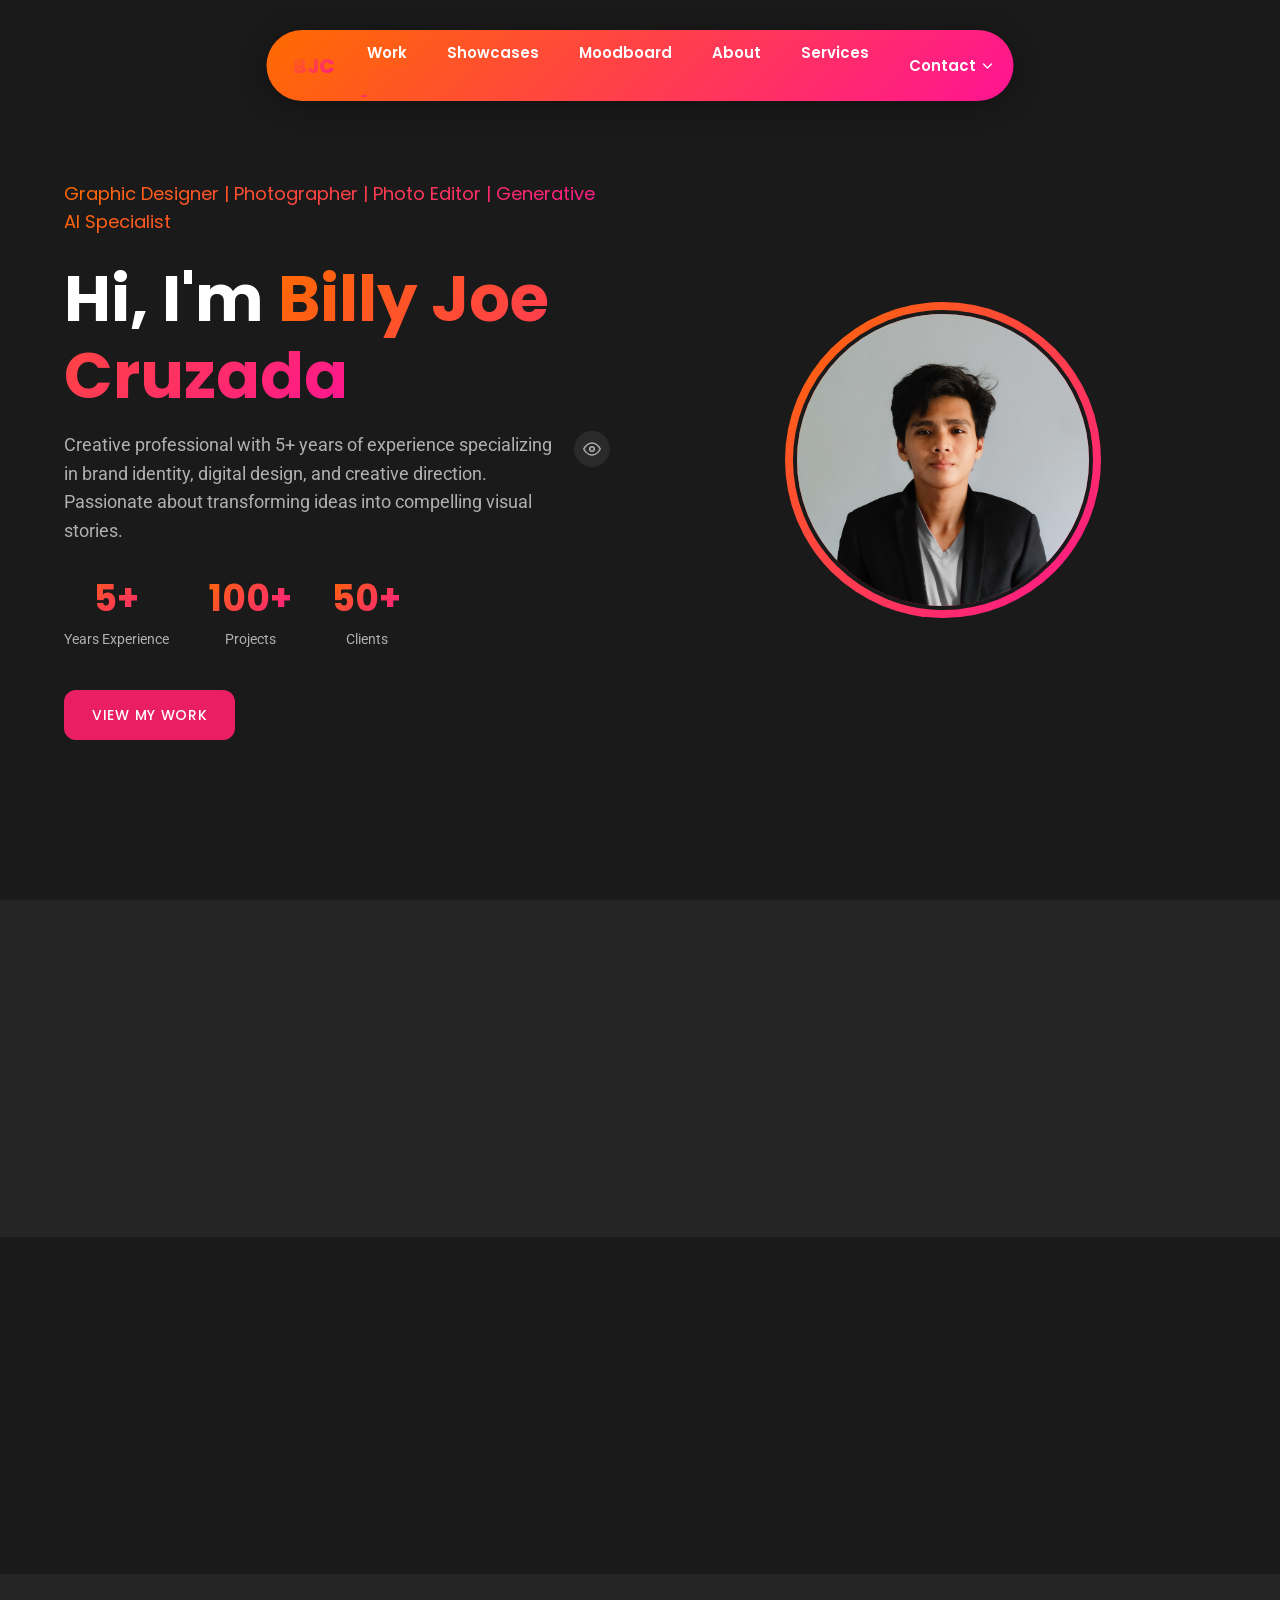
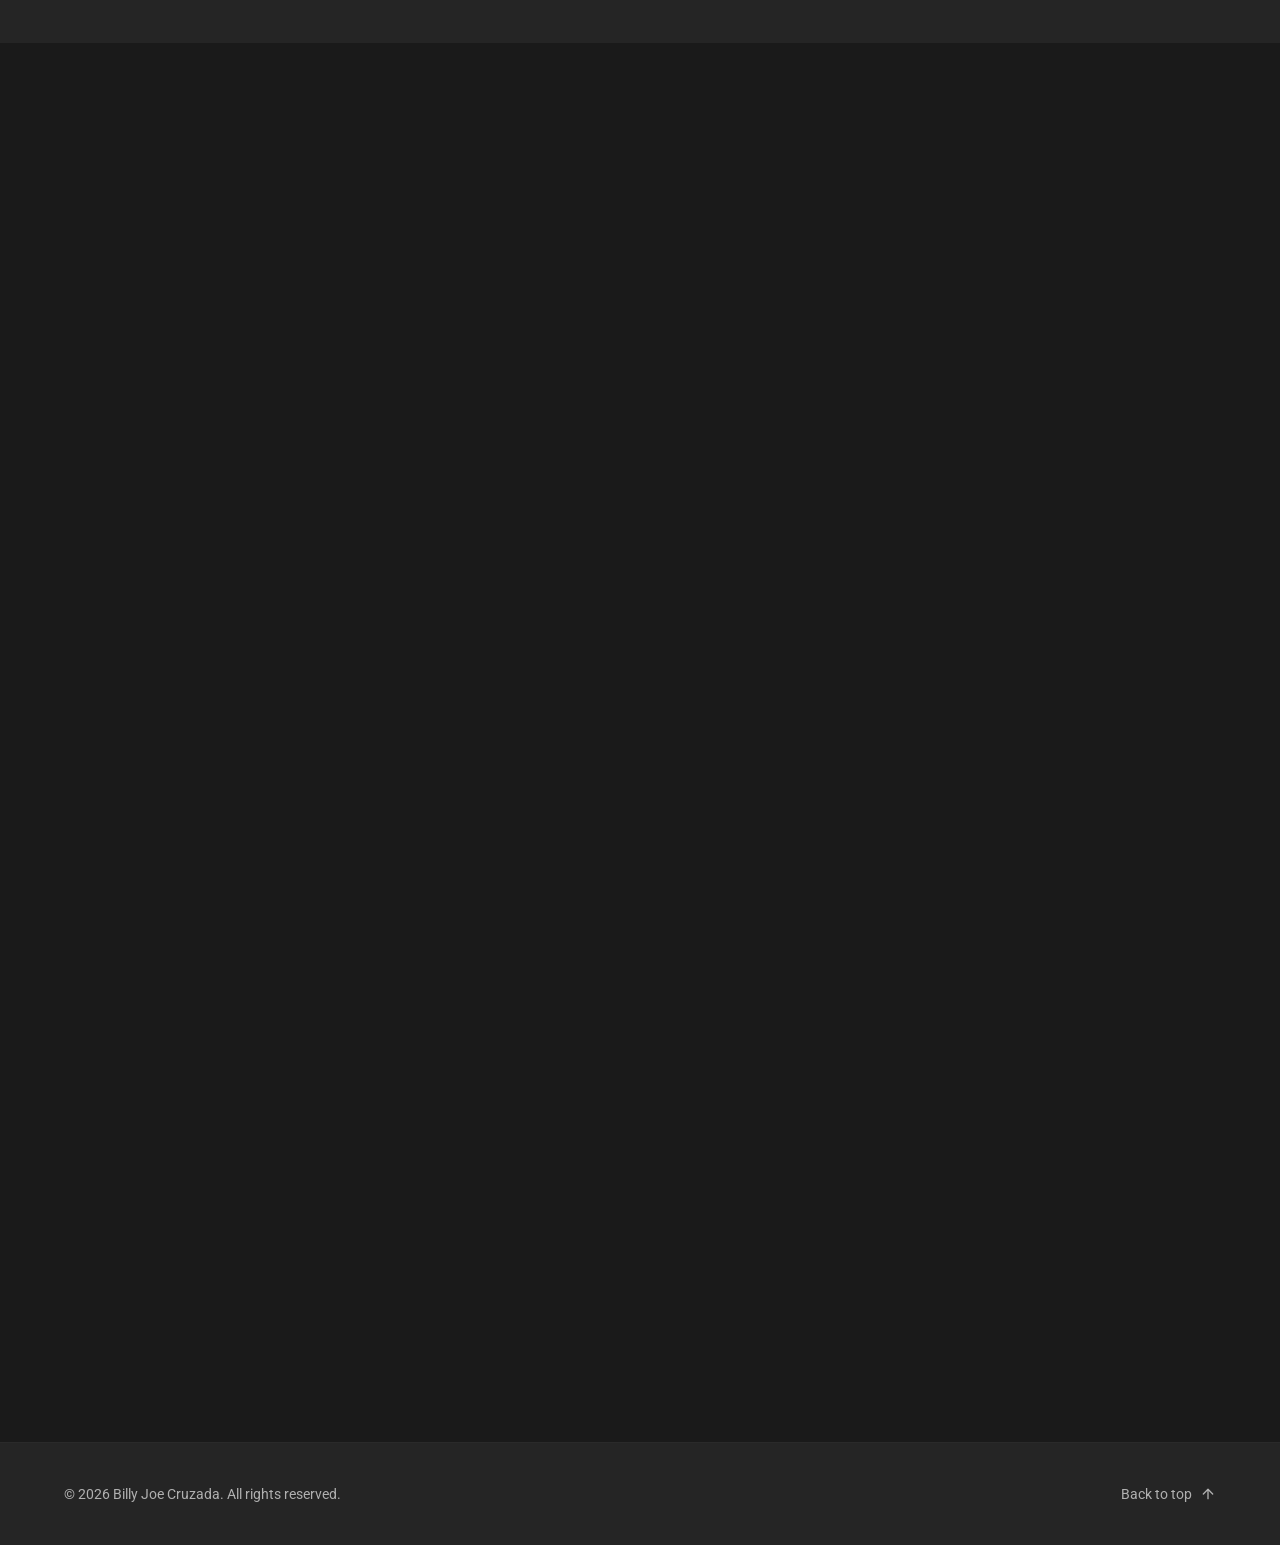
==== commit 1874adc5: "database update" ====
--- a/index.html
+++ b/index.html
@@ -9,6 +9,7 @@
     <link href="https://fonts.googleapis.com/css2?family=Poppins:wght@400;500;600;700;800&family=Roboto:wght@400;500&display=swap" rel="stylesheet">
     <link rel="stylesheet" href="styles.css">
     <link rel="icon" type="image/jpeg" href="Billy ID.jpg">
+    <script src="https://cdn.jsdelivr.net/npm/@supabase/supabase-js@2"></script>
 </head>
 <body>
     <!-- NSFW Warning Modal -->
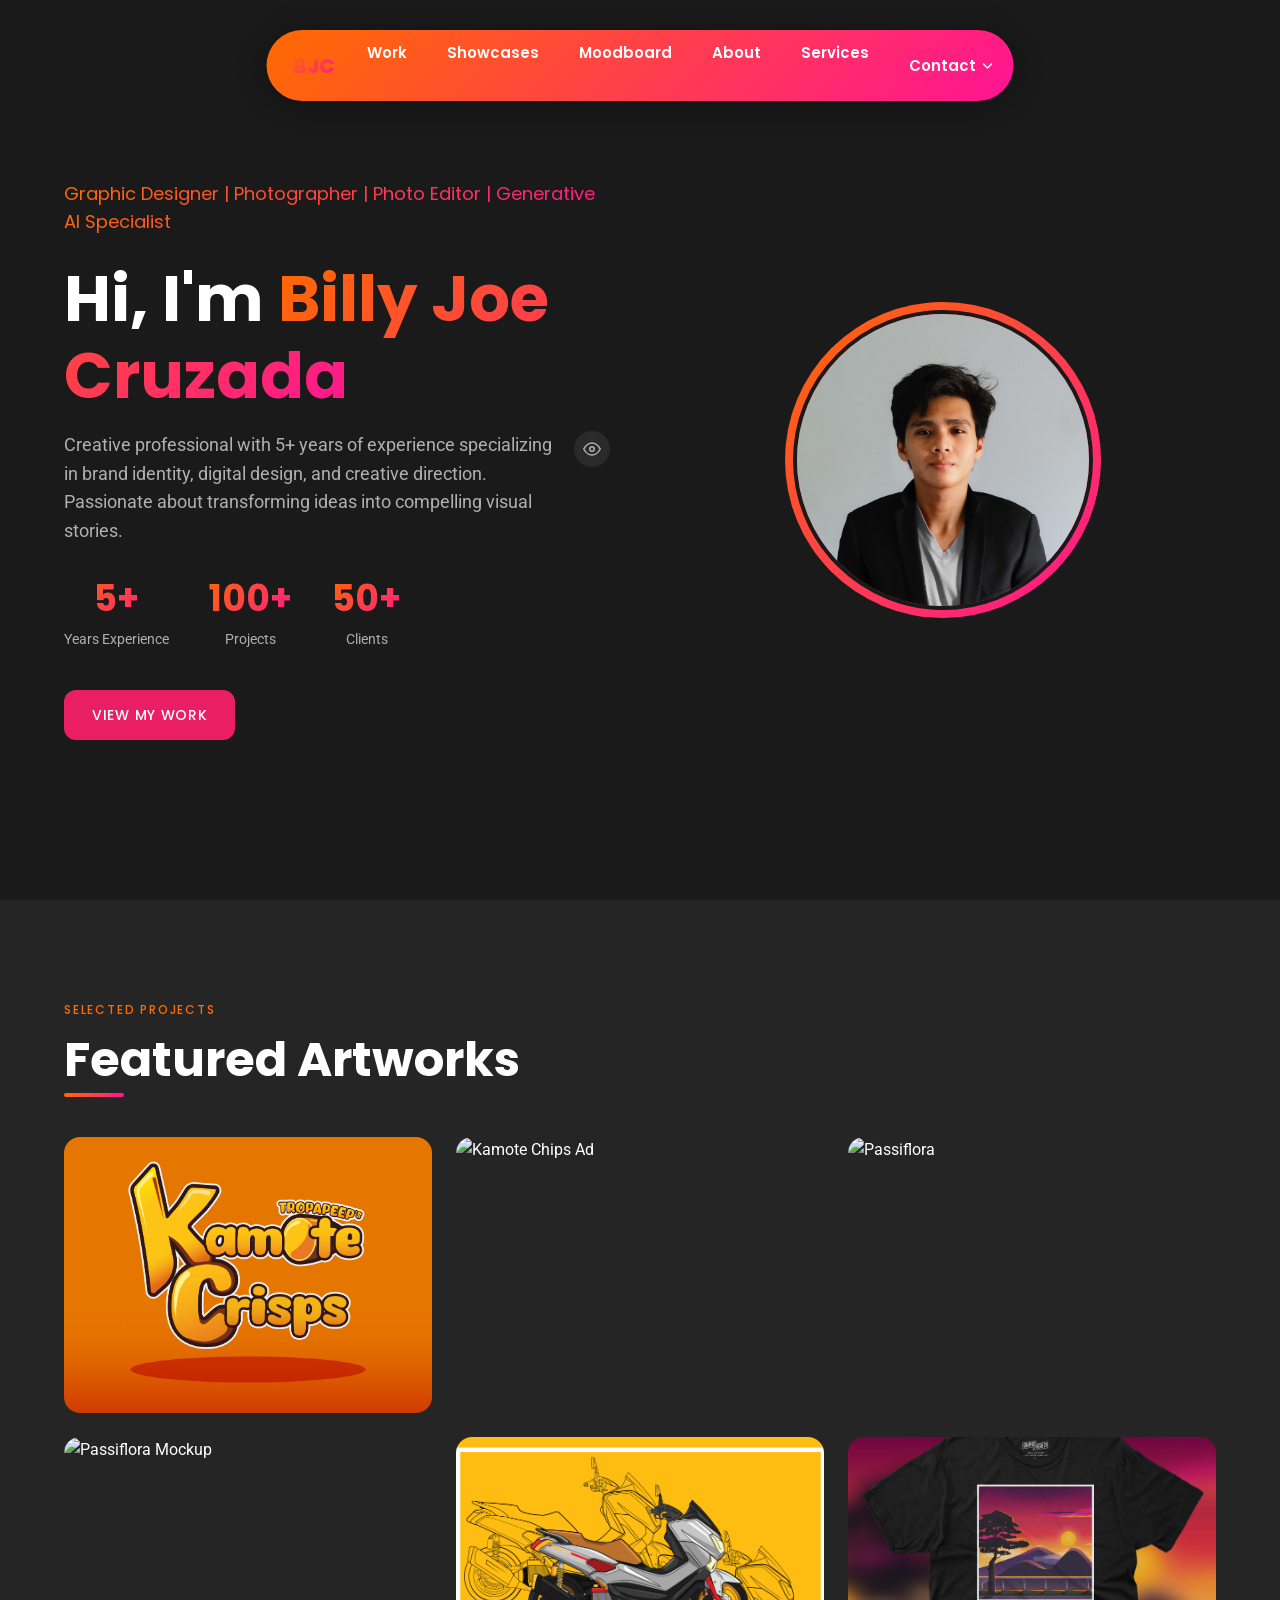
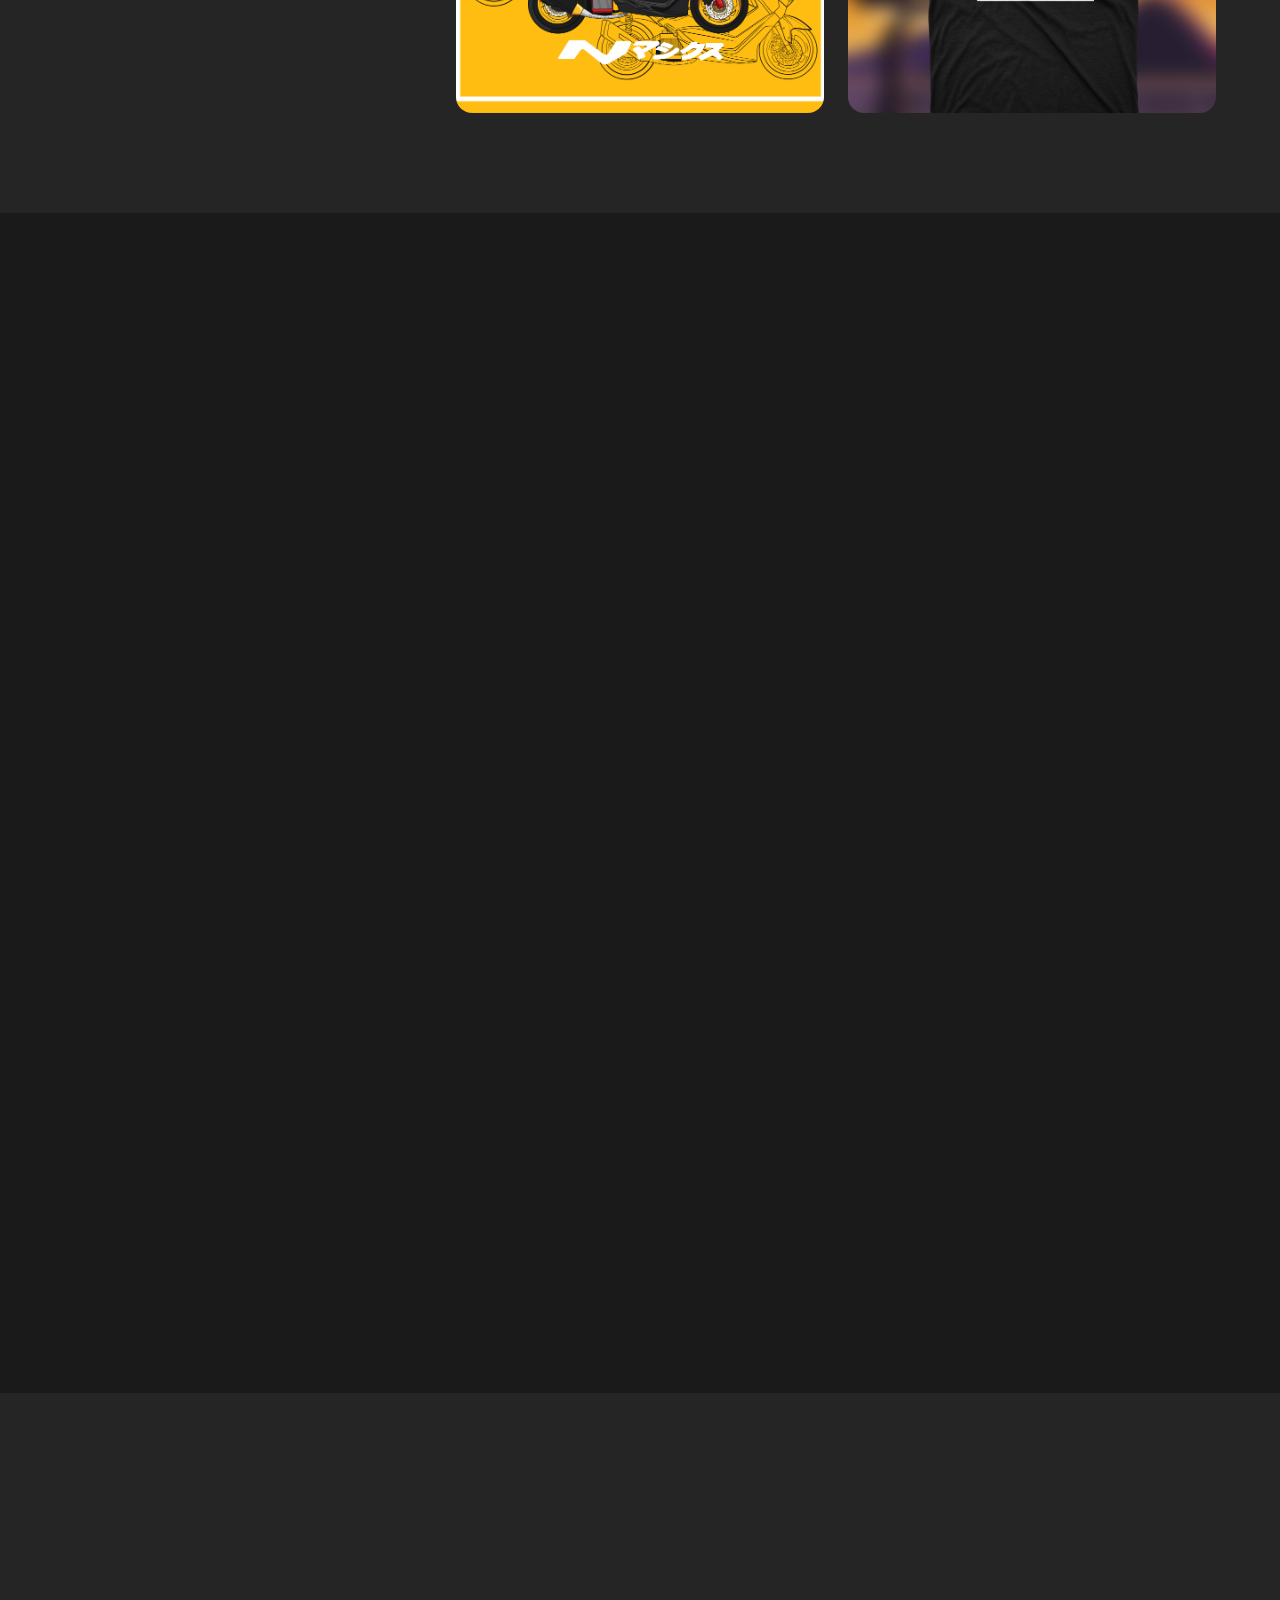
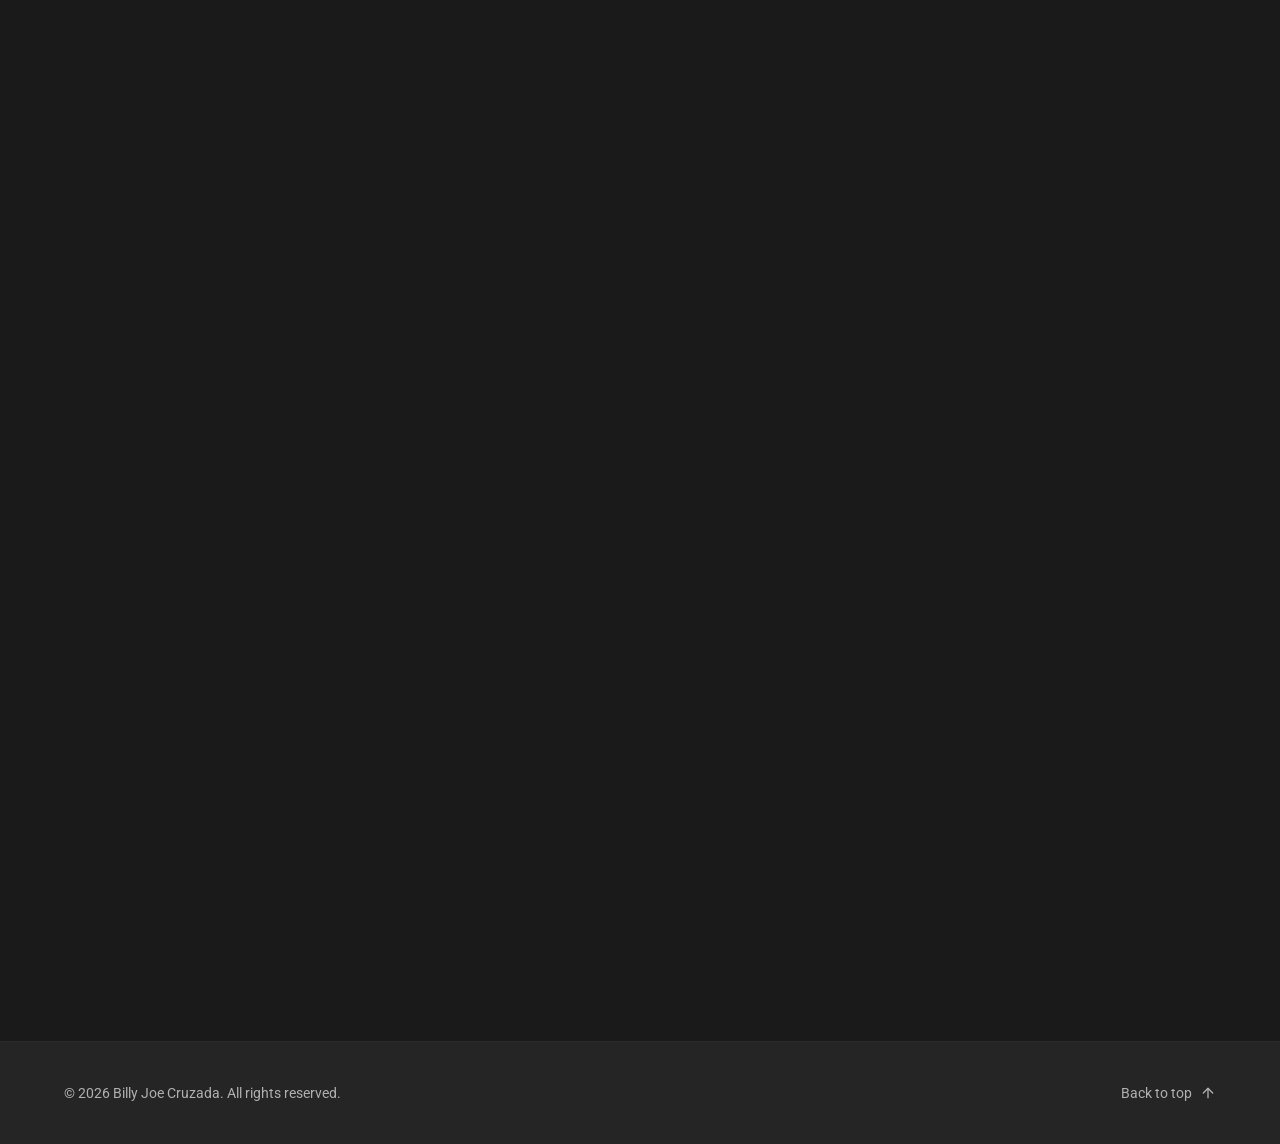
==== commit 0b484f6e: "revert to vanilla" ====
--- a/index.html
+++ b/index.html
@@ -9,7 +9,6 @@
     <link href="https://fonts.googleapis.com/css2?family=Poppins:wght@400;500;600;700;800&family=Roboto:wght@400;500&display=swap" rel="stylesheet">
     <link rel="stylesheet" href="styles.css">
     <link rel="icon" type="image/jpeg" href="Billy ID.jpg">
-    <script src="https://cdn.jsdelivr.net/npm/@supabase/supabase-js@2"></script>
 </head>
 <body>
     <!-- NSFW Warning Modal -->
@@ -300,11 +299,11 @@
                 <div class="reveal reveal-delay-1">
                     <form class="contact-form" id="contactForm" action="https://formspree.io/f/xeeppykr" method="POST">
                         <div class="form-group">
-                            <input type="text" name="name" placeholder=" " required>
+                            <input type="text" name="name" placeholder=" " autocomplete="name" required>
                             <label for="name">Your Name</label>
                         </div>
                         <div class="form-group">
-                            <input type="email" name="email" placeholder=" " required>
+                            <input type="email" name="email" placeholder=" " autocomplete="email" required>
                             <label for="email">Email Address</label>
                         </div>
                         <div class="form-group">
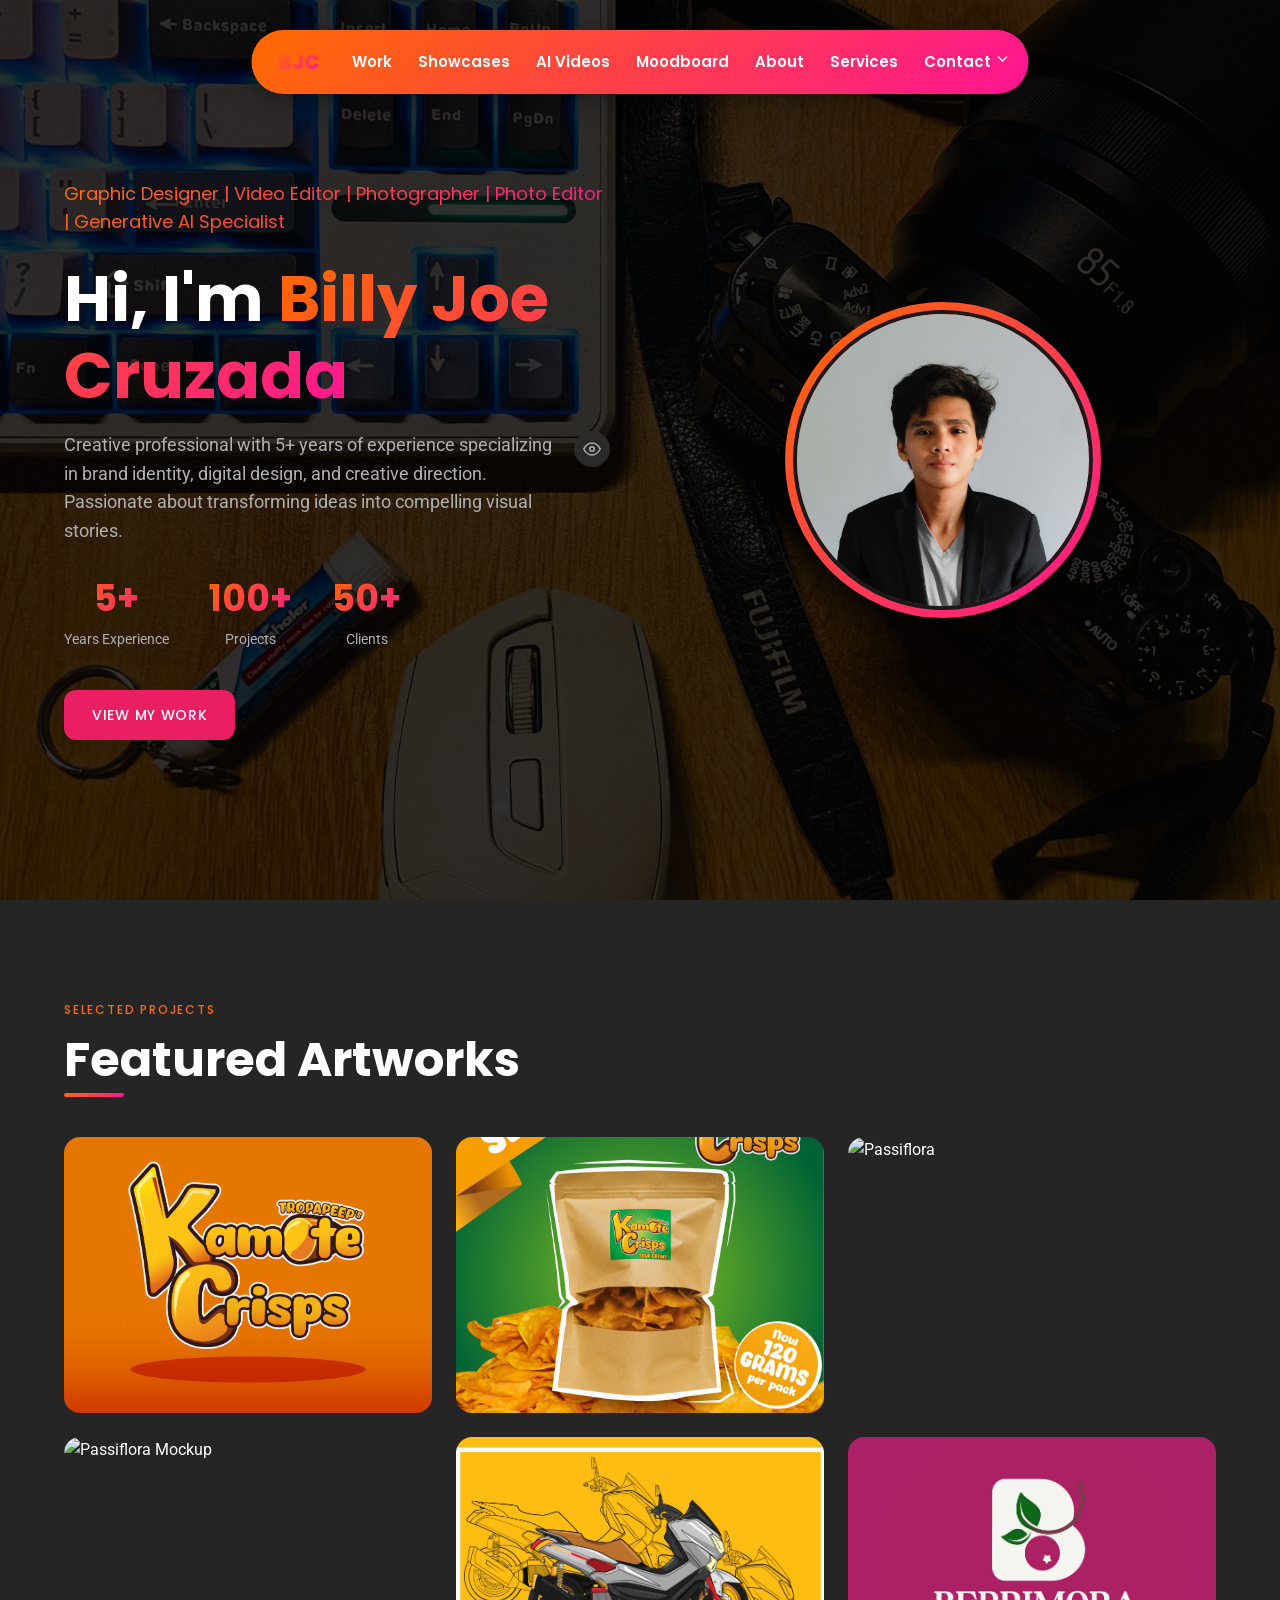
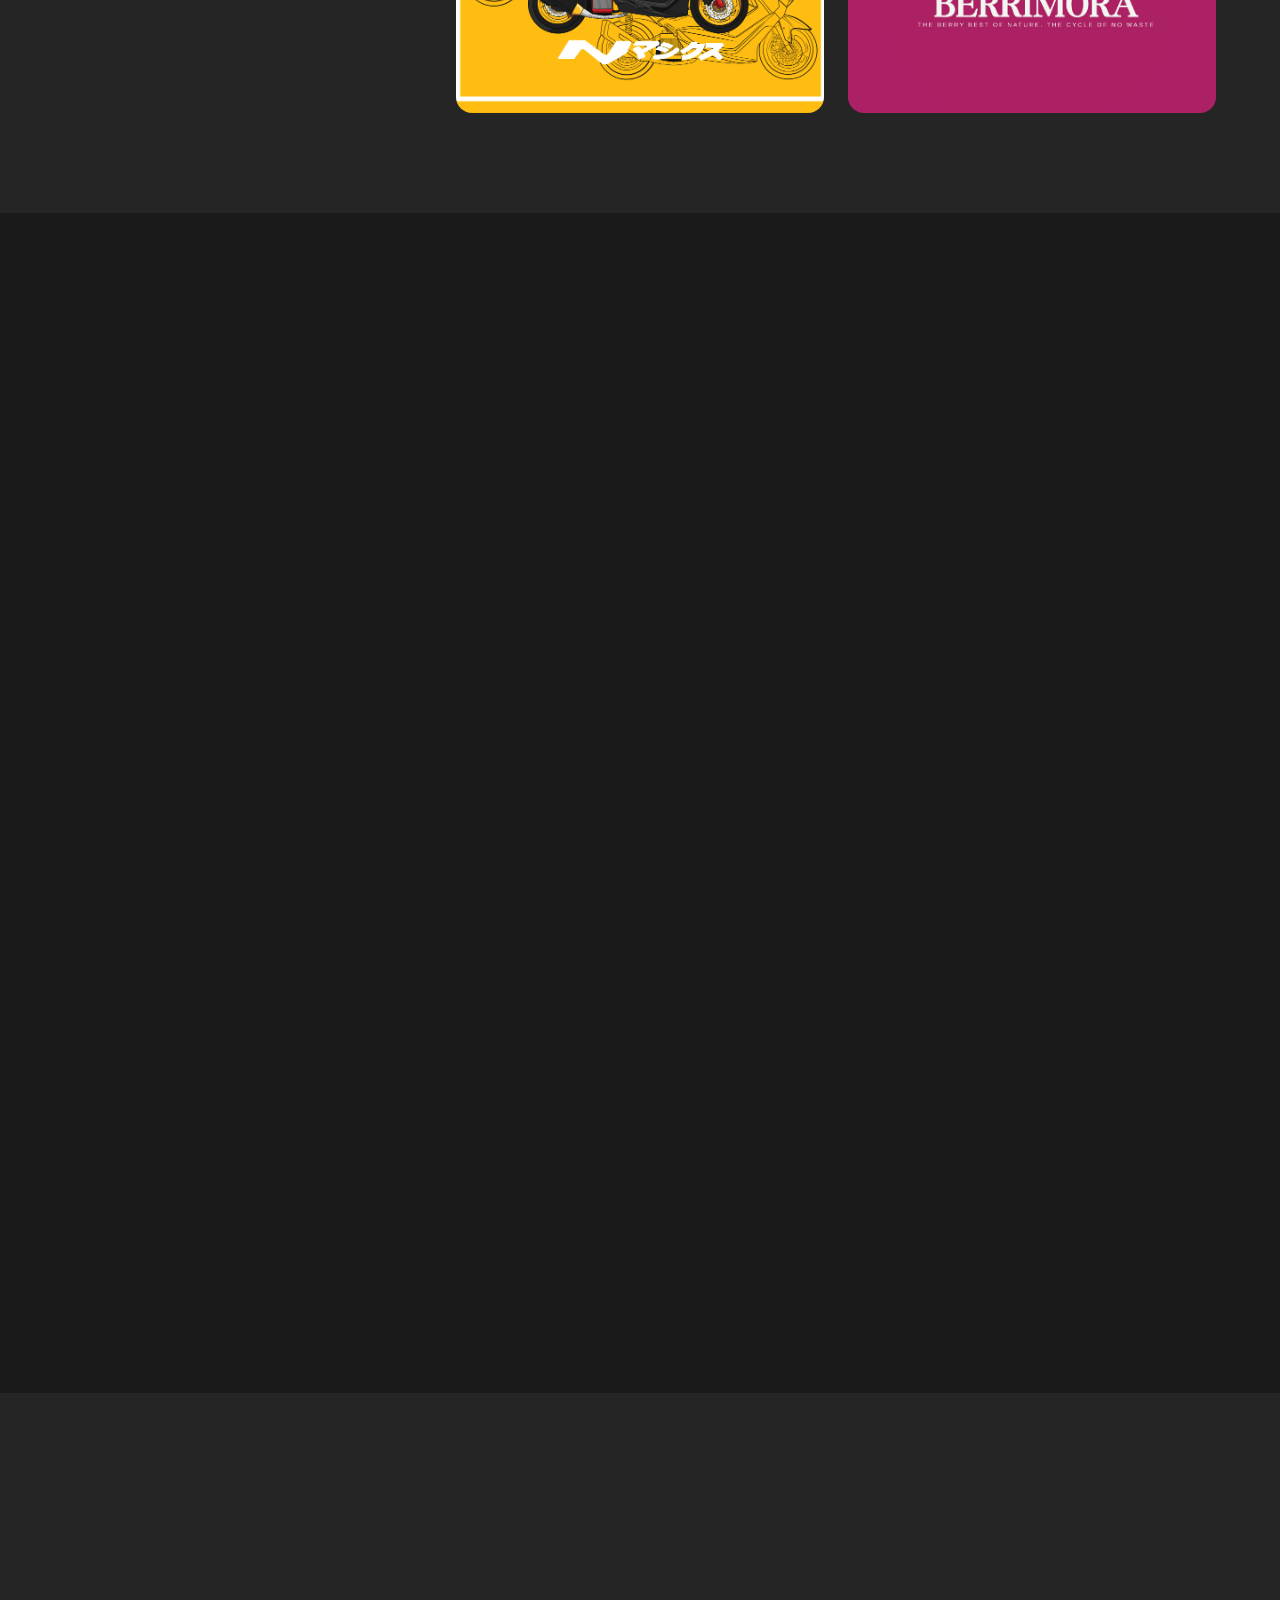
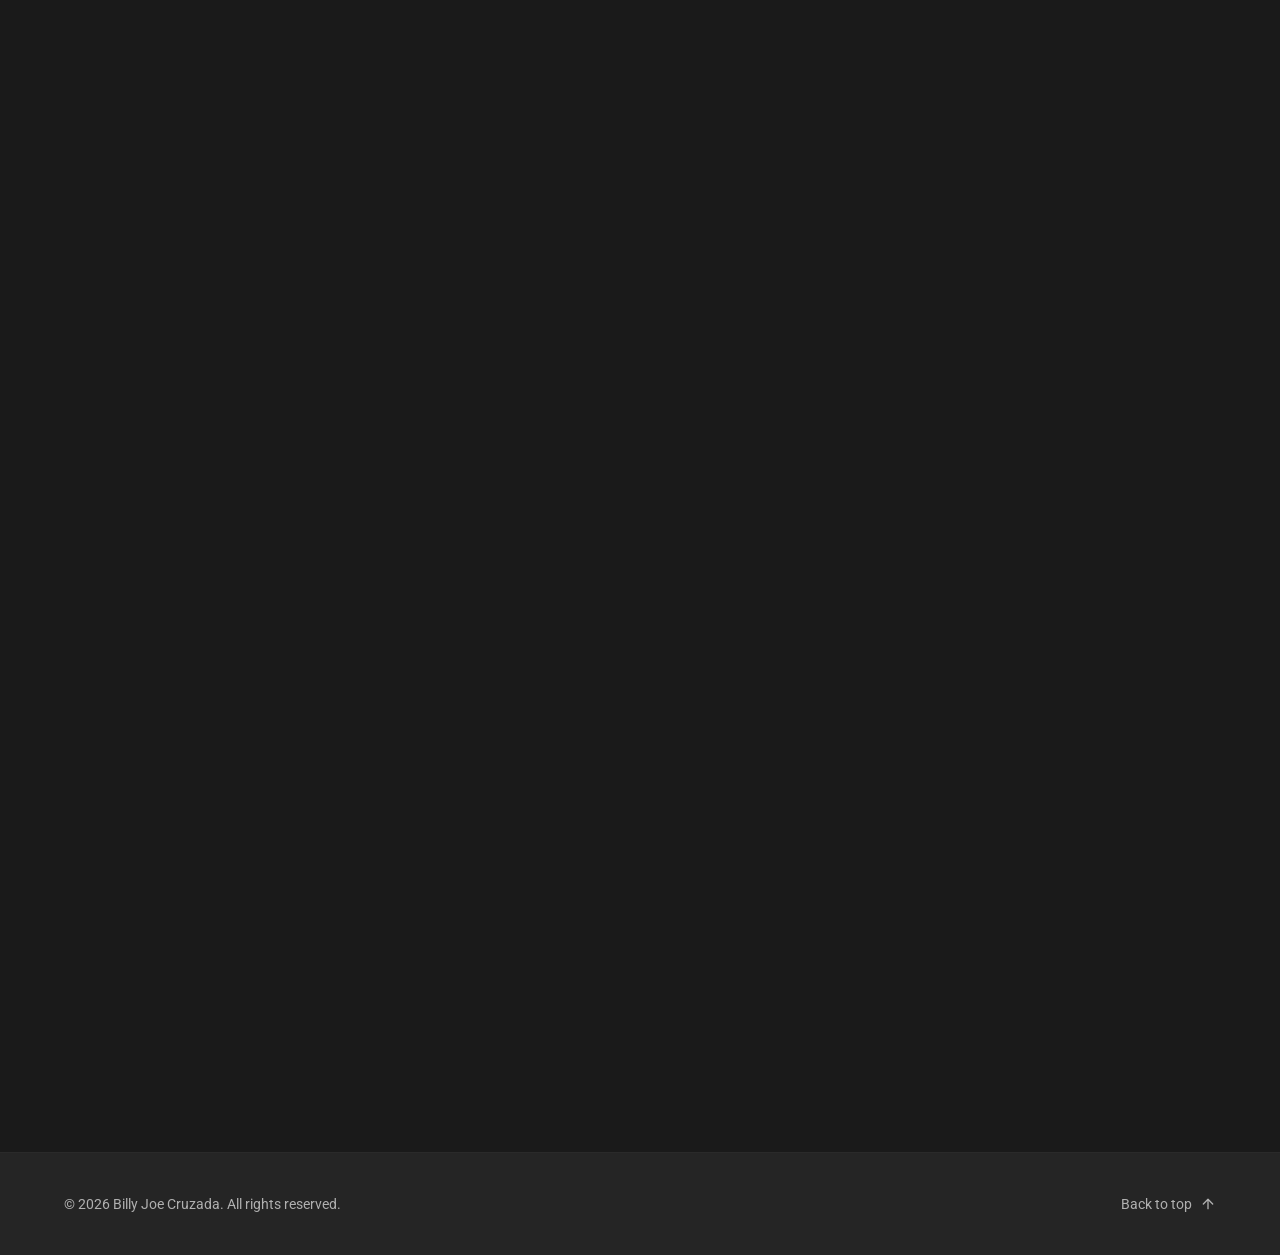
==== commit f672f1e3: "overhaul portfolio" ====
--- a/index.html
+++ b/index.html
@@ -11,36 +11,13 @@
     <link rel="icon" type="image/jpeg" href="Billy ID.jpg">
 </head>
 <body>
-    <!-- NSFW Warning Modal -->
-    <div class="nsfw-modal" id="nsfwModal">
-        <div class="nsfw-modal-content">
-            <div class="nsfw-icon">
-                <svg xmlns="http://www.w3.org/2000/svg" width="48" height="48" viewBox="0 0 24 24" fill="none" stroke="currentColor" stroke-width="2" stroke-linecap="round" stroke-linejoin="round">
-                    <path d="M10.29 3.86L1.82 18a2 2 0 0 0 1.71 3h16.94a2 2 0 0 0 1.71-3L13.71 3.86a2 2 0 0 0-3.42 0z"/>
-                    <line x1="12" y1="9" x2="12" y2="13"/>
-                    <line x1="12" y1="17" x2="12.01" y2="17"/>
-                </svg>
-            </div>
-            <h3>OFM AI Contents</h3>
-            <p>This project contains explicit NSFW contents.</p>
-            <p>I would recommend not entering this project if you are not under a OFM related industry.</p>
-            <div class="nsfw-checkbox">
-                <input type="checkbox" id="nsfwConfirm">
-                <label for="nsfwConfirm">Are you familiar with OFM/Fanvue related contents?</label>
-            </div>
-            <div class="nsfw-buttons">
-                <button class="btn btn-nsfw-proceed" id="nsfwProceed" disabled>Proceed</button>
-                <button class="btn btn-nsfw-back" id="nsfwBack">Go Back</button>
-            </div>
-        </div>
-    </div>
-
     <!-- Floating Navigation Bar -->
     <nav class="floating-nav">
         <a href="#" class="nav-logo gradient-text">BJC</a>
         <ul class="nav-links">
             <li><a href="#work" class="active">Work</a></li>
             <li><a href="#showcases">Showcases</a></li>
+            <li><a href="#aiVideos">AI Videos</a></li>
             <li><a href="#gallery">Moodboard</a></li>
             <li><a href="#about">About</a></li>
             <li><a href="#services">Services</a></li>
@@ -54,7 +31,6 @@
                     <a href="https://linkedin.com/in/iam-billycruzada/" target="_blank">LinkedIn</a>
                     <a href="https://behance.net/billyjoeCrzGraphx" target="_blank">Behance</a>
                     <a href="mailto:billyjoecruzada12@gmail.com">Email Me</a>
-                    <a href="admin.html" target="_blank">Admin Panel</a>
                 </div>
             </li>
         </ul>
@@ -67,10 +43,14 @@
 
     <!-- Hero Section -->
     <section class="hero" id="hero">
+        <video class="hero-video" autoplay muted loop playsinline poster="Elements/Video/Fall-back-image_hyperlapse.jpg">
+            <source src="Elements/Video/Hyperlapse.mp4" type="video/mp4">
+        </video>
+        <div class="hero-overlay"></div>
         <div class="container">
             <div class="hero-content">
                 <div class="hero-text">
-                    <p class="subtitle gradient-text">Graphic Designer | Photographer | Photo Editor | Generative AI Specialist</p>
+                    <p class="subtitle gradient-text">Graphic Designer | Video Editor | Photographer | Photo Editor | Generative AI Specialist</p>
                     <h1>Hi, I'm <span class="gradient-text">Billy Joe Cruzada</span></h1>
                     <div class="bio-wrapper">
                         <p class="bio" id="heroBio">Creative professional with 5+ years of experience specializing in brand identity, digital design, and creative direction. Passionate about transforming ideas into compelling visual stories.</p>
@@ -131,19 +111,61 @@
         </div>
     </section>
 
+    <!-- Color Grading Projects Section -->
+    <section class="video-edits" id="videoEdits">
+        <div class="container">
+            <div class="section-header reveal">
+                <p class="section-label">Video Editing</p>
+                <h2 class="section-title">Color Grading Projects</h2>
+            </div>
+            <div class="video-grid">
+                <div class="video-card reveal" data-video="Elements/Video/Colorgrading/Color grading process 001.mov" data-title="Color Grading Process 001" data-tools="DaVinci Resolve">
+                    <video preload="metadata" poster="Elements/Video/Colorgrading/Thumbnail for - Color grading process 001.PNG">
+                        <source src="Elements/Video/Colorgrading/Color grading process 001.mov" type="video/quicktime">
+                    </video>
+                    <div class="video-overlay">
+                        <button class="play-btn" aria-label="Play video">▶</button>
+                    </div>
+                    <div class="video-info">
+                        <div class="video-title">Color Grading Process 001</div>
+                        <div class="video-tools">DaVinci Resolve</div>
+                    </div>
+                </div>
+                <div class="video-card reveal" data-video="Elements/Video/Colorgrading/Day to night.mov" data-title="Day to Night" data-tools="DaVinci Resolve">
+                    <video preload="metadata" poster="Elements/Video/Colorgrading/Thumbnail for - Day to night.jpg">
+                        <source src="Elements/Video/Colorgrading/Day to night.mov" type="video/quicktime">
+                    </video>
+                    <div class="video-overlay">
+                        <button class="play-btn" aria-label="Play video">▶</button>
+                    </div>
+                    <div class="video-info">
+                        <div class="video-title">Day to Night</div>
+                        <div class="video-tools">DaVinci Resolve</div>
+                    </div>
+                </div>
+            </div>
+        </div>
+    </section>
+
+    <!-- AI Videos Section -->
+    <section class="ai-videos" id="aiVideos">
+        <div class="container">
+            <div class="section-header reveal">
+                <p class="section-label">AI Generated</p>
+                <h2 class="section-title">AI Videos & Motion</h2>
+            </div>
+            <div class="ai-video-grid" id="aiVideoGrid">
+                <!-- Populated by JavaScript -->
+            </div>
+        </div>
+    </section>
+
     <!-- Gallery/Moodboard Section -->
     <section class="gallery-section" id="gallery">
         <div class="container">
             <div class="section-header reveal">
                 <p class="section-label">Gallery</p>
                 <h2 class="section-title">Gallery & Moodboard</h2>
-            </div>
-            <div class="gallery-filters reveal">
-                <button class="filter-btn active" data-filter="all">All</button>
-                <button class="filter-btn" data-filter="portrait">Portraits</button>
-                <button class="filter-btn" data-filter="food">Food</button>
-                <button class="filter-btn" data-filter="street">Street</button>
-                <button class="filter-btn" data-filter="sports">Sports</button>
             </div>
             <div class="gallery-grid reveal" id="galleryGrid">
                 <!-- Populated by JavaScript -->
@@ -340,6 +362,7 @@
                 <svg xmlns="http://www.w3.org/2000/svg" width="24" height="24" viewBox="0 0 24 24" fill="none" stroke="currentColor" stroke-width="2" stroke-linecap="round" stroke-linejoin="round"><polyline points="15 18 9 12 15 6"></polyline></svg>
             </button>
             <img src="" alt="Gallery Image" id="lightboxImage" loading="lazy">
+            <video id="lightboxVideo" controls style="display: none;"></video>
             <button class="lightbox-nav lightbox-next" aria-label="Next">
                 <svg xmlns="http://www.w3.org/2000/svg" width="24" height="24" viewBox="0 0 24 24" fill="none" stroke="currentColor" stroke-width="2" stroke-linecap="round" stroke-linejoin="round"><polyline points="9 18 15 12 9 6"></polyline></svg>
             </button>
--- a/styles.css
+++ b/styles.css
@@ -100,7 +100,7 @@
     z-index: 1000;
     background: var(--bg-tertiary);
     border-radius: var(--border-radius-lg);
-    padding: 8px 8px 8px 24px;
+    padding: 14px 8px 14px 24px;
     display: flex;
     align-items: center;
     gap: 8px;
@@ -129,26 +129,36 @@
 .nav-links {
     display: flex;
     align-items: center;
-    gap: 32px;
+    gap: 10px;
     list-style: none;
+    white-space: nowrap;
+}
+
+.nav-links li {
+    white-space: nowrap;
 }
 
 .nav-links a {
     font-family: 'Poppins', sans-serif;
     font-weight: 600;
     font-size: 15px;
-    color: var(--text-primary);
-    transition: all var(--transition);
+    color: #FFFFFF;
+    transition: transform 0.3s ease, text-shadow 0.3s ease, color 0.3s ease;
     position: relative;
     padding: 4px 8px;
     border-radius: 4px;
-}
-
-.nav-links a:hover,
+    display: inline-block;
+    text-decoration: none;
+}
+
+.nav-links a:hover {
+    transform: scale(1.15);
+    text-shadow: 0 0 20px rgba(255, 107, 0, 1), 0 0 40px rgba(255, 20, 147, 0.8);
+}
+
 .nav-links a.active {
-    color: var(--text-primary);
-    transform: scale(1.1);
-    background: rgba(255, 107, 0, 0.1);
+    transform: scale(1.15);
+    text-shadow: 0 0 20px rgba(255, 107, 0, 1), 0 0 40px rgba(255, 20, 147, 0.8);
 }
 
 .nav-links a::after {
@@ -162,9 +172,23 @@
     transition: width var(--transition);
 }
 
-.nav-links a:hover::after,
 .nav-links a.active::after {
     width: 100%;
+}
+
+@media (max-width: 1100px) {
+    .nav-links a {
+        font-size: 13px;
+        padding: 4px 6px;
+    }
+    .nav-logo {
+        font-size: 18px;
+        margin-right: 10px;
+    }
+    .nav-dropdown-btn svg {
+        width: 14px;
+        height: 14px;
+    }
 }
 
 .nav-dropdown {
@@ -243,7 +267,7 @@
 
 @media (max-width: 900px) {
     .floating-nav {
-        padding: 8px;
+        padding: 14px 8px;
         width: calc(100% - 48px);
         max-width: 500px;
         justify-content: space-between;
@@ -344,6 +368,31 @@
     padding-top: 120px;
 }
 
+.hero-video {
+    position: absolute;
+    top: 0;
+    left: 0;
+    width: 100%;
+    height: 100%;
+    object-fit: cover;
+    z-index: -1;
+}
+
+.hero-overlay {
+    position: absolute;
+    top: 0;
+    left: 0;
+    width: 100%;
+    height: 100%;
+    background: rgba(0, 0, 0, 0.80);
+    z-index: 0;
+}
+
+.hero .container {
+    position: relative;
+    z-index: 1;
+}
+
 .hero-content {
     display: grid;
     grid-template-columns: 1fr 1fr;
@@ -688,37 +737,107 @@
     font-family: 'Poppins', sans-serif;
 }
 
-.nsfw-blur {
-    filter: blur(20px);
-    transition: filter 0.5s ease;
-}
-
-.nsfw-badge-overlay {
+/* 9. Video Edits Section */
+.video-edits {
+    background: var(--bg-secondary);
+    padding: 80px 0;
+}
+
+.video-grid {
+    display: grid;
+    grid-template-columns: repeat(2, 1fr);
+    gap: 32px;
+    margin-top: 40px;
+}
+
+@media (max-width: 768px) {
+    .video-grid {
+        grid-template-columns: 1fr;
+    }
+}
+
+.video-card {
+    position: relative;
+    border-radius: var(--border-radius);
+    overflow: hidden;
+    cursor: pointer;
+    background: var(--bg-tertiary);
+    aspect-ratio: 16 / 9;
+}
+
+.video-card video {
+    width: 100%;
+    height: 100%;
+    object-fit: cover;
+    transition: transform 0.3s ease;
+}
+
+.video-card:hover video {
+    transform: scale(1.05);
+}
+
+.video-overlay {
     position: absolute;
-    inset: 0;
+    top: 0;
+    left: 0;
+    width: 100%;
+    height: 100%;
     display: flex;
     align-items: center;
     justify-content: center;
-    background: rgba(0, 0, 0, 0.5);
-    backdrop-filter: blur(2px);
-    border-radius: var(--border-radius);
-    z-index: 5;
-}
-
-.nsfw-badge-text {
-    background: var(--accent-red);
+    background: rgba(0, 0, 0, 0.3);
+    transition: background 0.3s ease;
+}
+
+.video-card:hover .video-overlay {
+    background: rgba(0, 0, 0, 0.1);
+}
+
+.play-btn {
+    width: 60px;
+    height: 60px;
+    border-radius: 50%;
+    background: rgba(255, 255, 255, 0.2);
+    border: 2px solid rgba(255, 255, 255, 0.8);
     color: white;
-    padding: 8px 16px;
-    border-radius: 8px;
+    font-size: 24px;
+    display: flex;
+    align-items: center;
+    justify-content: center;
+    cursor: pointer;
+    transition: all 0.3s ease;
+    backdrop-filter: blur(4px);
+}
+
+.play-btn:hover {
+    background: var(--accent-orange);
+    border-color: var(--accent-orange);
+    transform: scale(1.1);
+}
+
+.video-info {
+    position: absolute;
+    bottom: 0;
+    left: 0;
+    right: 0;
+    padding: 16px;
+    background: linear-gradient(transparent, rgba(0, 0, 0, 0.8));
+}
+
+.video-title {
     font-family: 'Poppins', sans-serif;
-    font-weight: 600;
-    font-size: 14px;
-    display: flex;
-    align-items: center;
-    gap: 6px;
-}
-
-/* 9. Gallery Section */
+    font-size: 16px;
+    font-weight: 500;
+    margin-bottom: 4px;
+}
+
+.video-tools {
+    font-family: 'Poppins', sans-serif;
+    font-size: 12px;
+    color: var(--text-secondary);
+}
+
+/* 10. Gallery Section */
 .gallery-section {
     background: var(--bg-secondary);
 }
@@ -819,6 +938,13 @@
 }
 
 .lightbox-content > img {
+    max-width: 100%;
+    max-height: 80vh;
+    object-fit: contain;
+    border-radius: var(--border-radius);
+}
+
+.lightbox-content > video {
     max-width: 100%;
     max-height: 80vh;
     object-fit: contain;
@@ -1415,138 +1541,6 @@
     height: 16px;
 }
 
-/* ========== NSFW MODAL STYLES ========== */
-.nsfw-modal {
-    position: fixed;
-    inset: 0;
-    background: rgba(0, 0, 0, 0.95);
-    z-index: 5000;
-    display: none;
-    align-items: center;
-    justify-content: center;
-    padding: 24px;
-}
-
-.nsfw-modal.active {
-    display: flex;
-}
-
-.nsfw-modal-content {
-    background: var(--bg-secondary);
-    border-radius: var(--border-radius);
-    padding: 40px;
-    max-width: 500px;
-    width: 100%;
-    text-align: center;
-    border: 2px solid var(--accent-red);
-    box-shadow: 0 0 40px rgba(233, 30, 99, 0.3);
-}
-
-.nsfw-icon {
-    width: 80px;
-    height: 80px;
-    margin: 0 auto 24px;
-    background: rgba(233, 30, 99, 0.2);
-    border-radius: 50%;
-    display: flex;
-    align-items: center;
-    justify-content: center;
-    color: var(--accent-red);
-}
-
-.nsfw-modal-content h3 {
-    font-size: 24px;
-    color: var(--accent-red);
-    margin-bottom: 16px;
-    letter-spacing: 0.05em;
-}
-
-.nsfw-modal-content p {
-    color: var(--text-secondary);
-    font-size: 16px;
-    line-height: 1.6;
-    margin-bottom: 12px;
-}
-
-.nsfw-checkbox {
-    margin: 24px 0;
-    padding: 16px;
-    background: var(--bg-tertiary);
-    border-radius: 8px;
-}
-
-.nsfw-checkbox input[type="checkbox"] {
-    width: 20px;
-    height: 20px;
-    margin-right: 12px;
-    accent-color: var(--accent-orange);
-    cursor: pointer;
-}
-
-.nsfw-checkbox label {
-    color: var(--text-primary);
-    font-size: 14px;
-    cursor: pointer;
-    display: inline-flex;
-    align-items: center;
-}
-
-.nsfw-buttons {
-    display: flex;
-    gap: 16px;
-    justify-content: center;
-    margin-top: 24px;
-}
-
-.btn-nsfw-proceed {
-    background: #4CAF50;
-    color: white;
-    padding: 14px 32px;
-    font-family: 'Poppins', sans-serif;
-    font-size: 14px;
-    font-weight: 600;
-    border: none;
-    border-radius: 8px;
-    cursor: pointer;
-    transition: all var(--transition);
-    text-transform: uppercase;
-    letter-spacing: 0.05em;
-}
-
-.btn-nsfw-proceed:disabled {
-    background: var(--bg-tertiary);
-    color: var(--text-secondary);
-    cursor: not-allowed;
-    opacity: 0.6;
-}
-
-.btn-nsfw-proceed:not(:disabled):hover {
-    background: #66BB6A;
-    transform: translateY(-2px);
-    box-shadow: 0 8px 20px rgba(76, 175, 80, 0.3);
-}
-
-.btn-nsfw-back {
-    background: var(--accent-red);
-    color: white;
-    padding: 14px 32px;
-    font-family: 'Poppins', sans-serif;
-    font-size: 14px;
-    font-weight: 600;
-    border: none;
-    border-radius: 8px;
-    cursor: pointer;
-    transition: all var(--transition);
-    text-transform: uppercase;
-    letter-spacing: 0.05em;
-}
-
-.btn-nsfw-back:hover {
-    background: #f44336;
-    transform: translateY(-2px);
-    box-shadow: 0 8px 20px rgba(244, 67, 54, 0.3);
-}
-
 /* ========== TOOL SVG & BADGE STYLES ========== */
 .tool-svg {
     width: 48px;
@@ -2060,3 +2054,56 @@
 ::-webkit-scrollbar-thumb:hover {
     background: var(--accent-orange);
 }
+
+/* 17. AI Videos Section */
+.ai-videos {
+    background: var(--bg-primary);
+    padding: 80px 0;
+}
+
+.ai-video-grid {
+    display: grid;
+    grid-template-columns: repeat(3, 1fr);
+    gap: 24px;
+    margin-top: 40px;
+}
+
+.ai-video-card {
+    position: relative;
+    border-radius: var(--border-radius);
+    overflow: hidden;
+    cursor: pointer;
+    background: var(--bg-tertiary);
+}
+
+.ai-video-card video {
+    width: 100%;
+    height: 100%;
+    object-fit: cover;
+    transition: transform 0.3s ease;
+}
+
+.ai-video-card:hover video {
+    transform: scale(1.05);
+}
+
+.ai-video-card.horizontal {
+    grid-column: 1 / -1;
+    aspect-ratio: 16 / 9;
+}
+
+.ai-video-card.vertical {
+    aspect-ratio: 9 / 16;
+}
+
+@media (max-width: 768px) {
+    .ai-video-grid {
+        grid-template-columns: 1fr;
+    }
+    .ai-video-card.horizontal {
+        grid-column: 1;
+    }
+    .ai-video-card.vertical {
+        max-height: 70vh;
+    }
+}
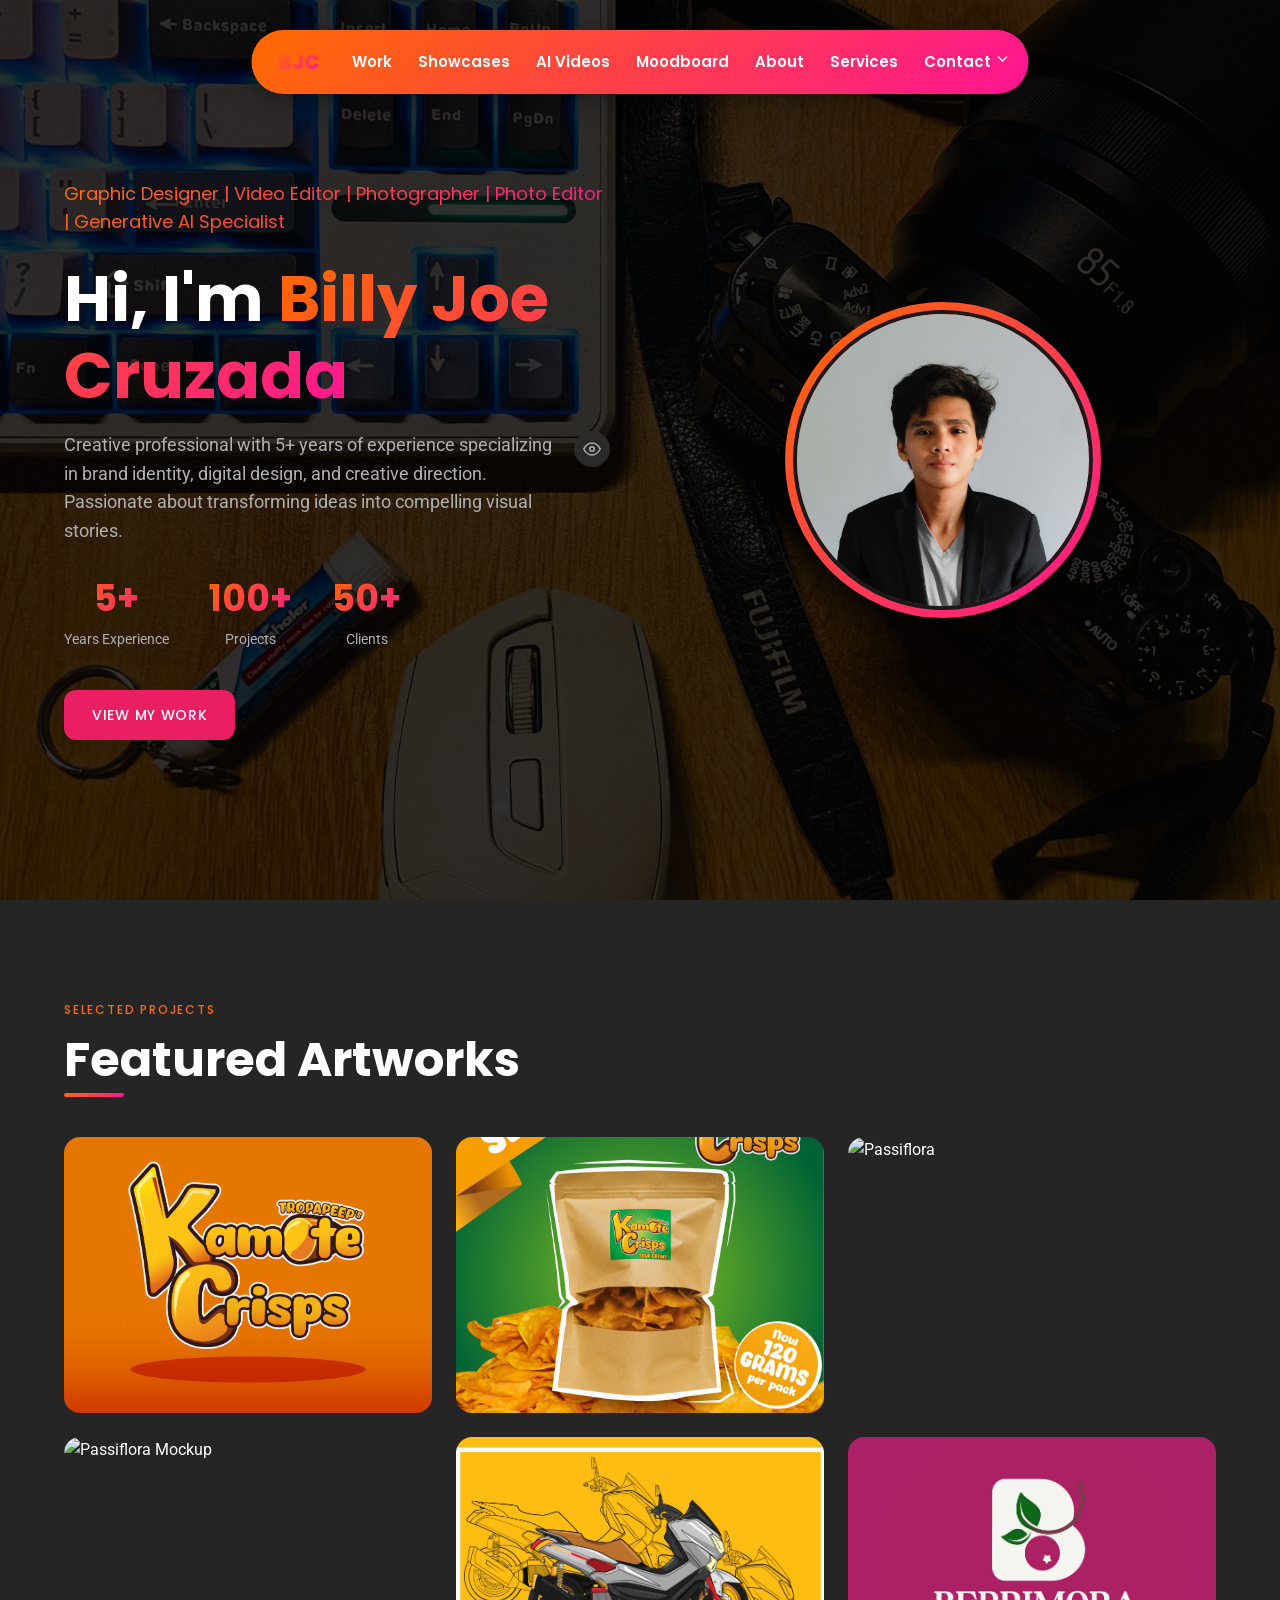
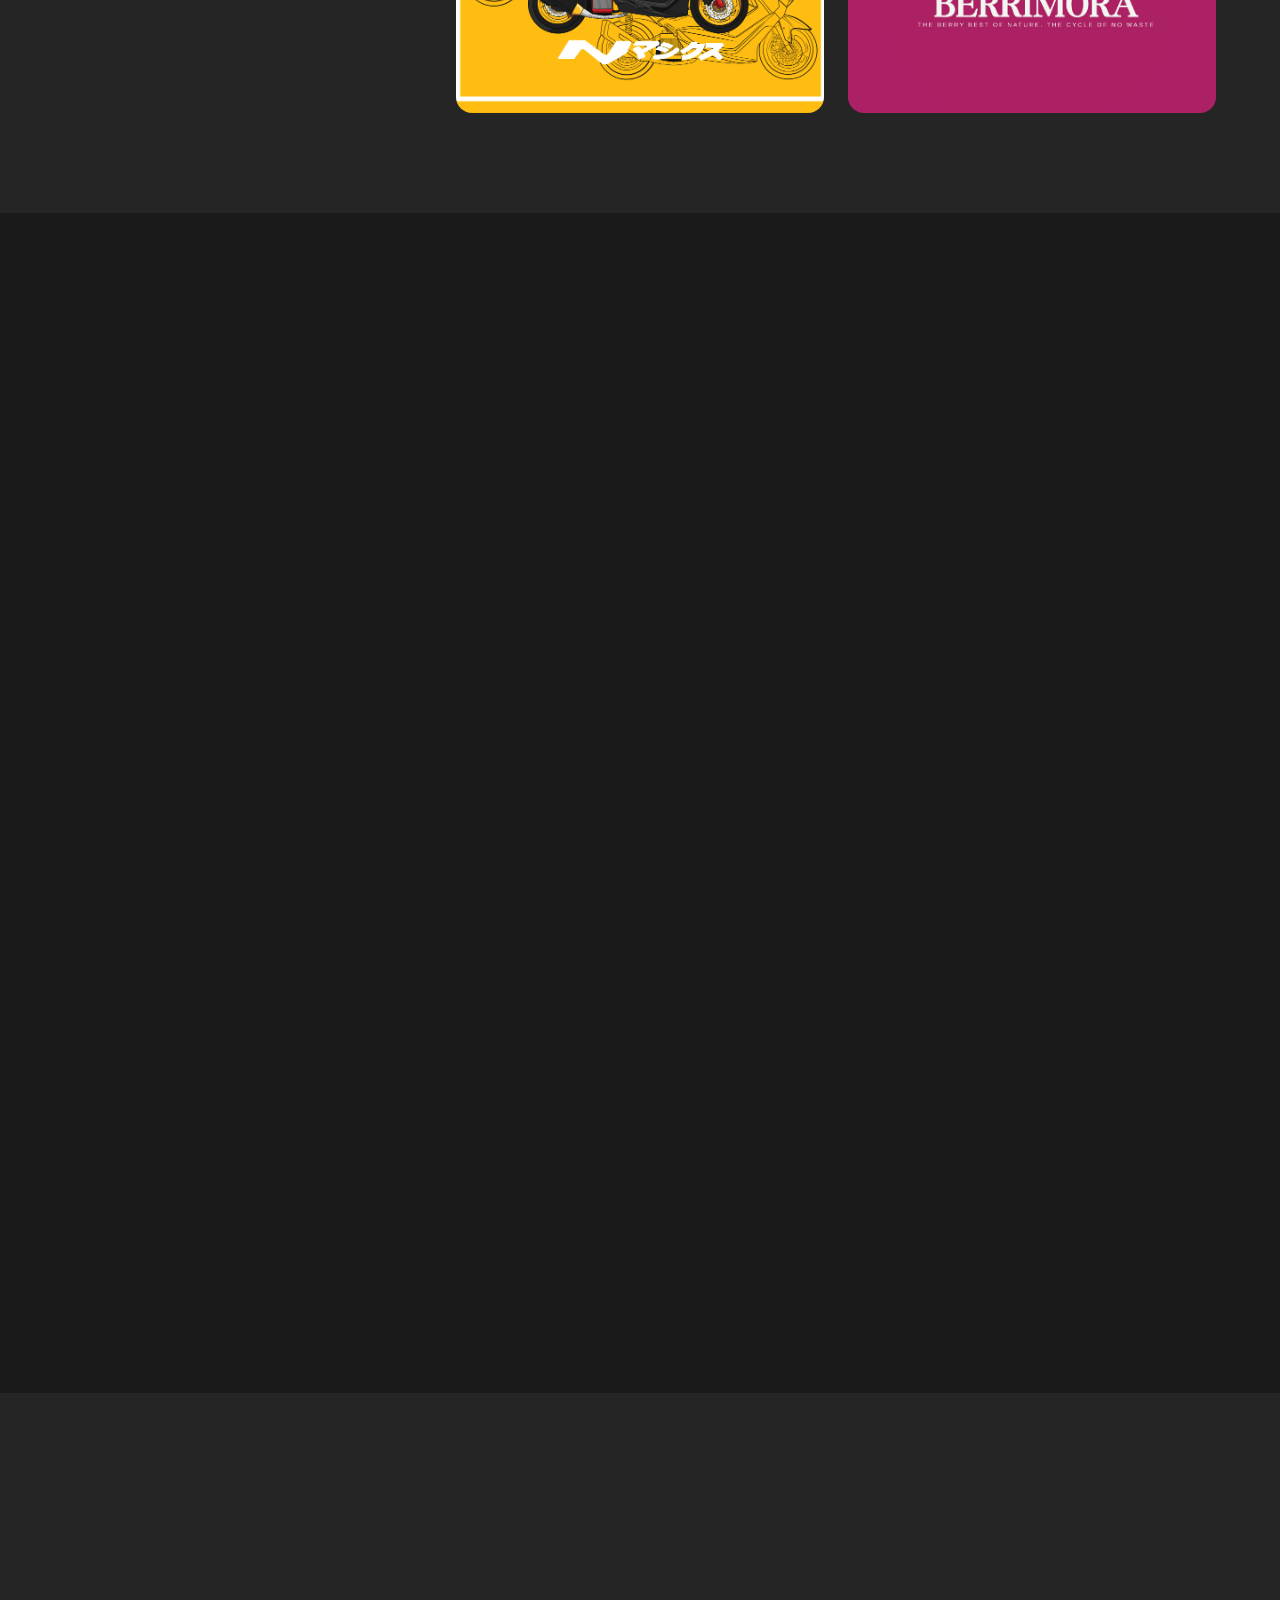
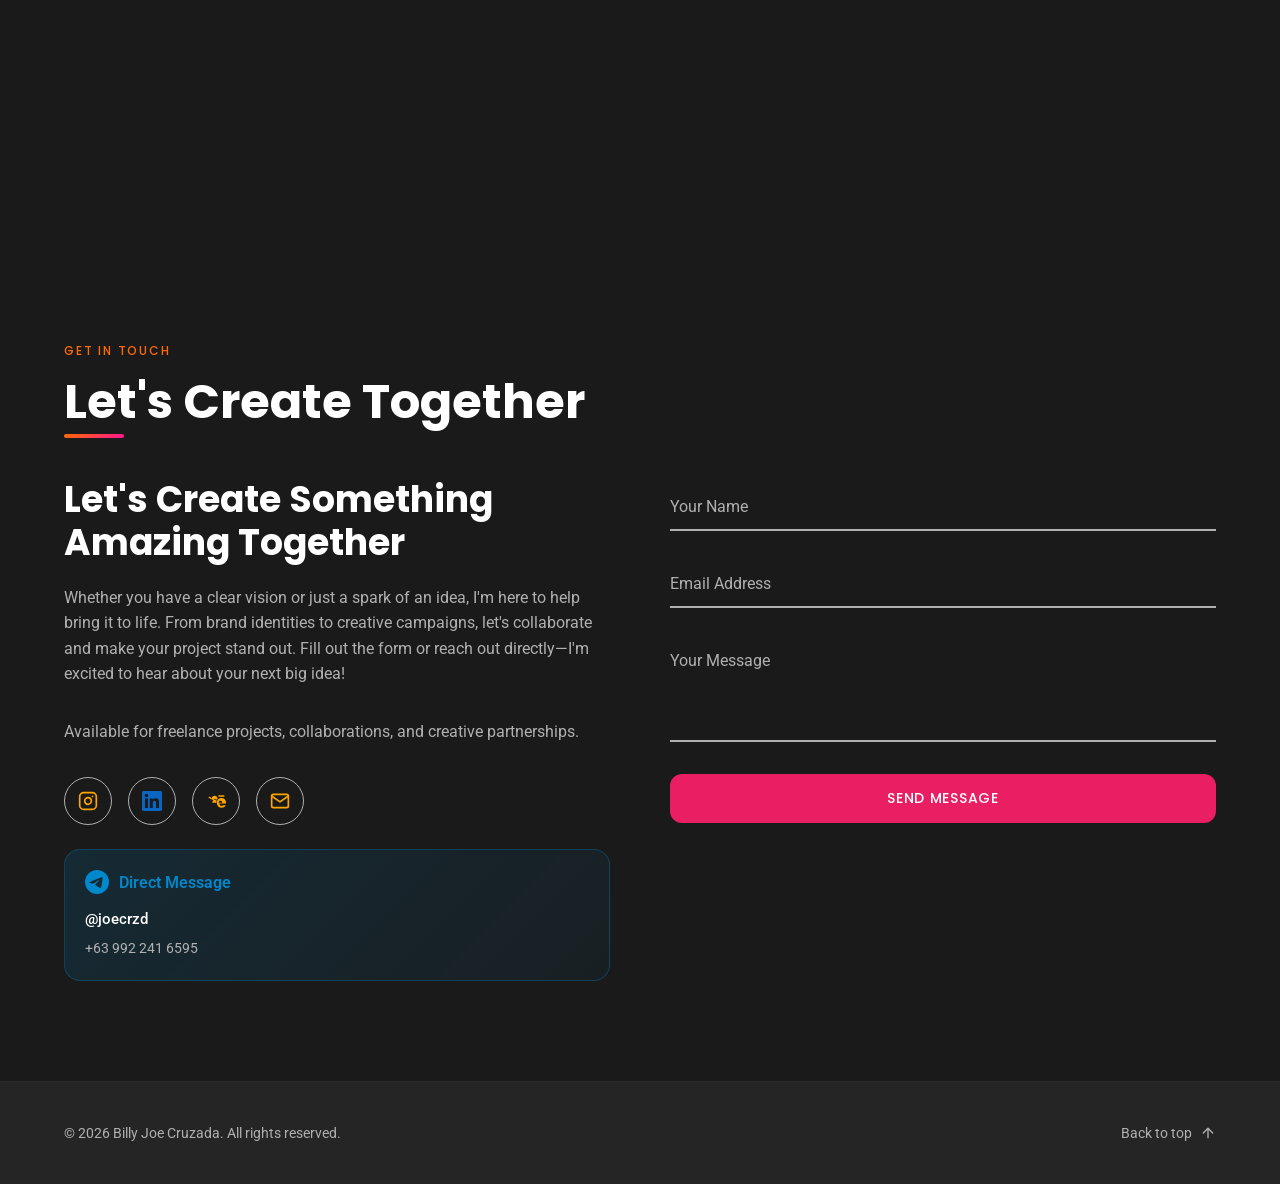
==== commit 15875cc9: "updated PFP" ====
--- a/index.html
+++ b/index.html
@@ -182,7 +182,7 @@
             </div>
             <div class="about-grid">
                 <div class="about-image reveal">
-                    <img src="Billy ID.jpg" alt="Billy Joe Cruzada" id="aboutProfileImage" loading="lazy">
+                    <img src="joe-portrait.jpg" alt="Billy Joe Cruzada" id="aboutProfileImage" loading="lazy">
                 </div>
                 <div class="about-content reveal reveal-delay-1">
                     <p class="quote" id="aboutQuote">"Design is not just what it looks like. Design is how it works."</p>
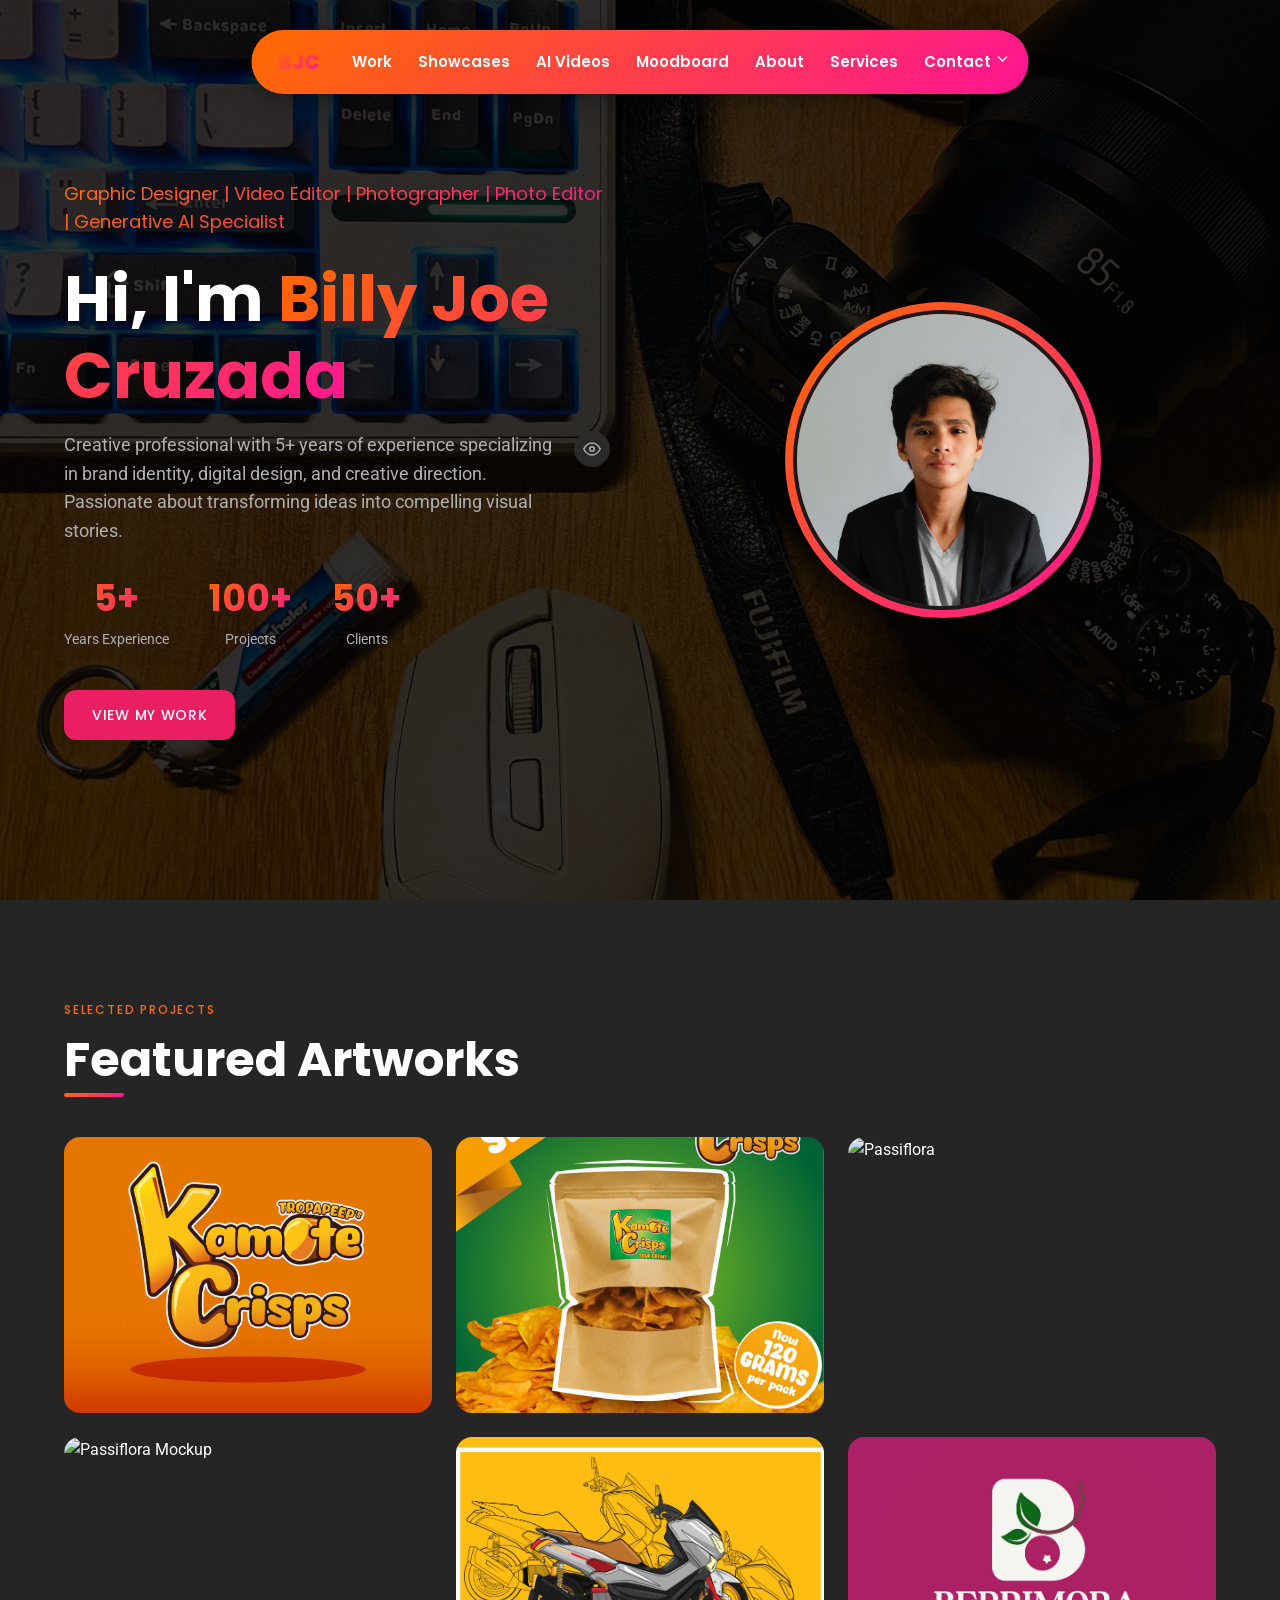
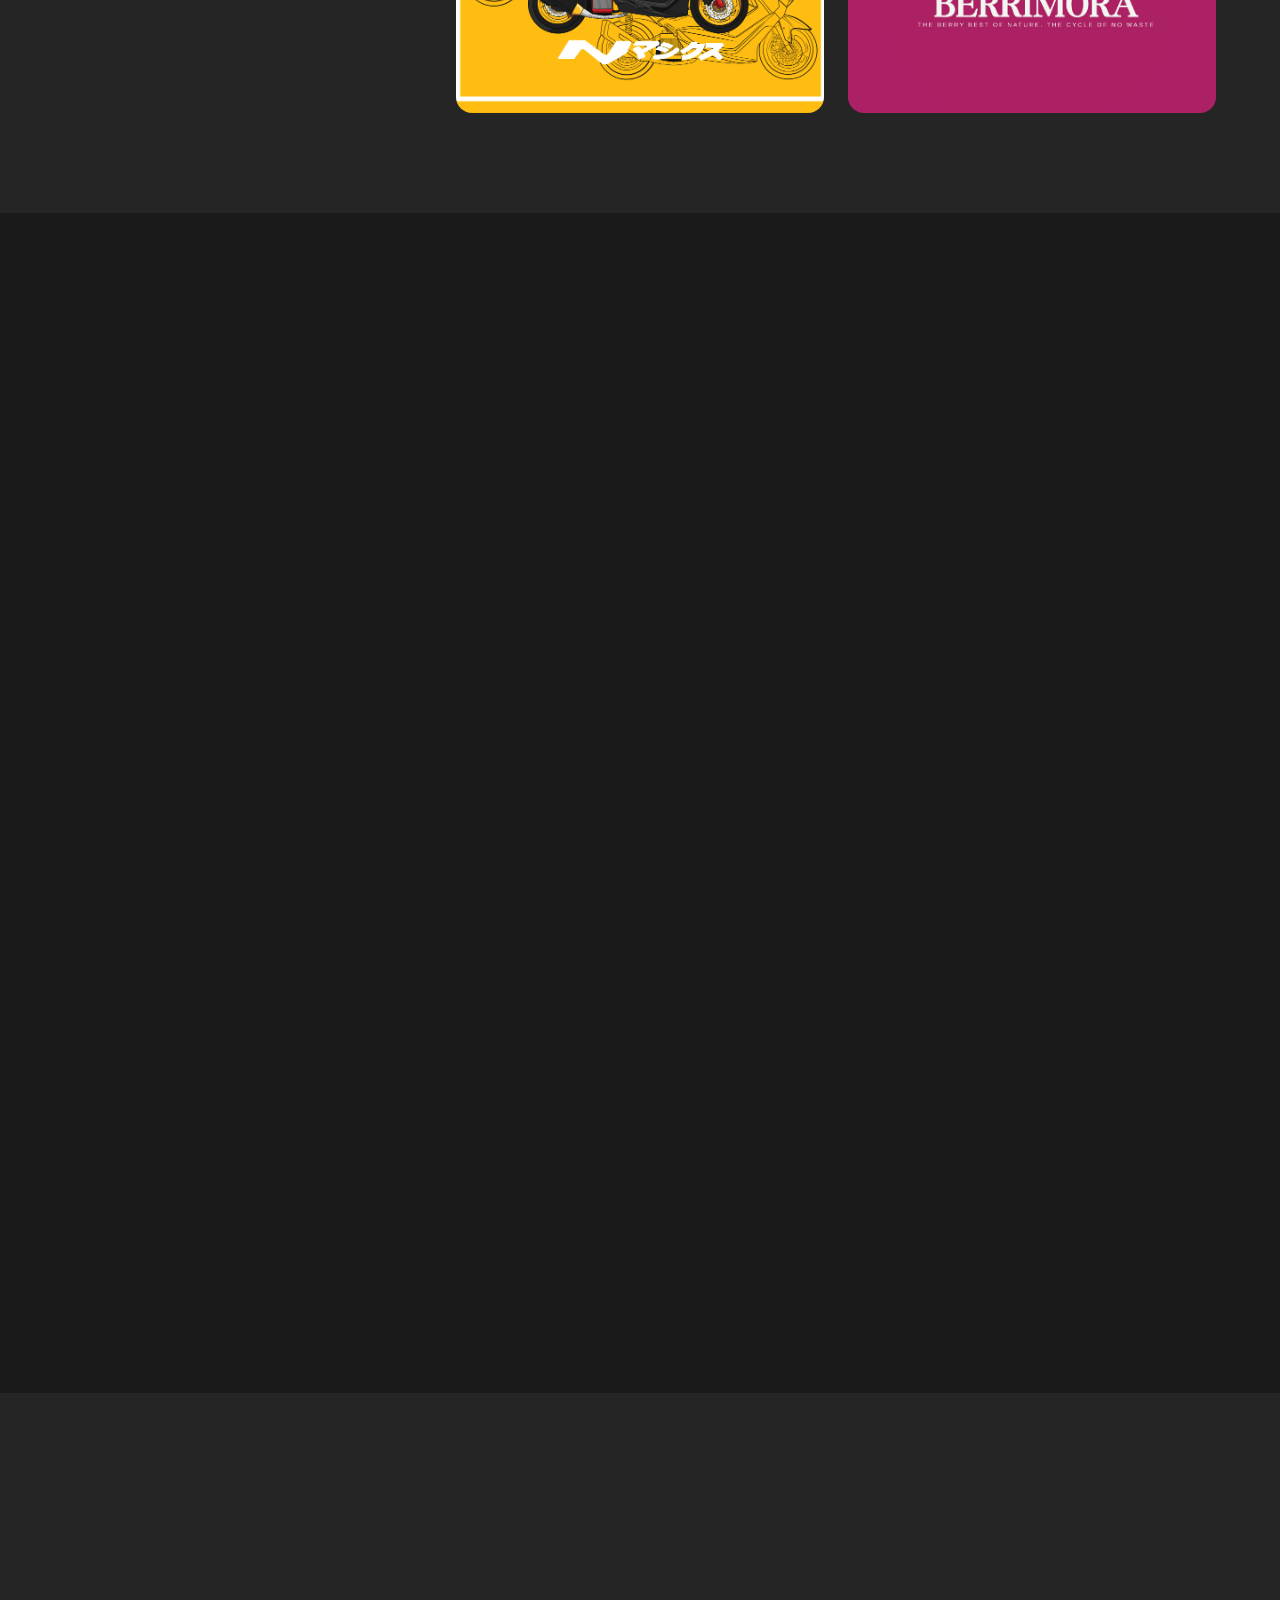
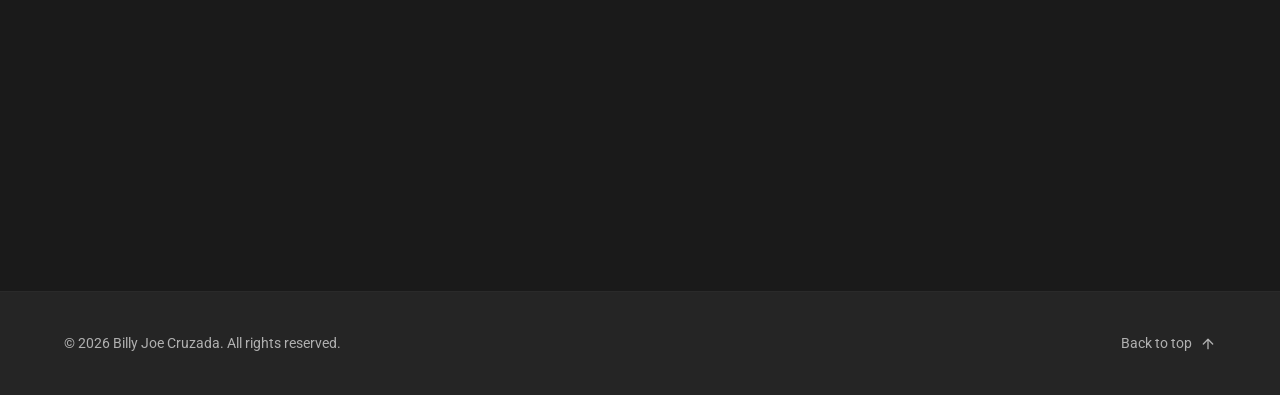
==== commit cf4a24d7: "optimized image sizes" ====
--- a/index.html
+++ b/index.html
@@ -182,7 +182,7 @@
             </div>
             <div class="about-grid">
                 <div class="about-image reveal">
-                    <img src="joe-portrait.jpg" alt="Billy Joe Cruzada" id="aboutProfileImage" loading="lazy">
+                    <img src="Joe portrait.webp" alt="Billy Joe Cruzada" id="aboutProfileImage" loading="lazy">
                 </div>
                 <div class="about-content reveal reveal-delay-1">
                     <p class="quote" id="aboutQuote">"Design is not just what it looks like. Design is how it works."</p>
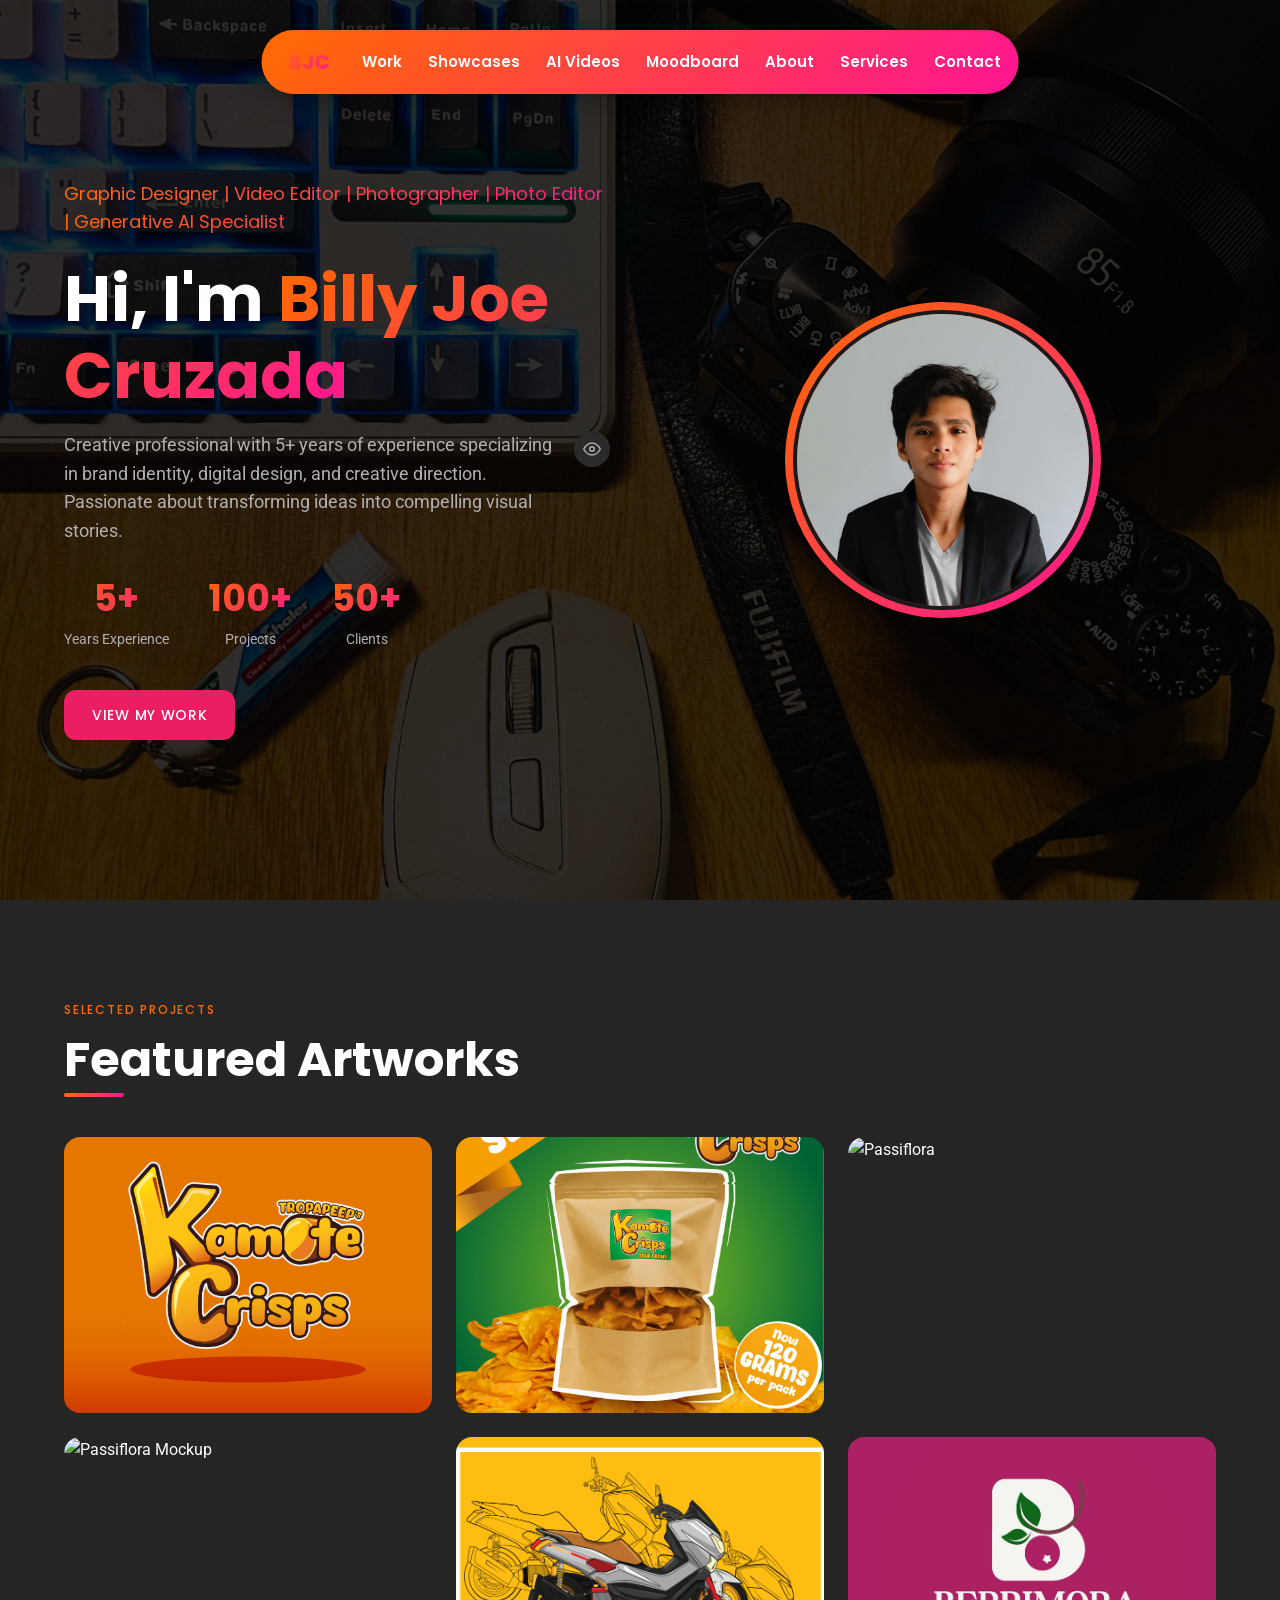
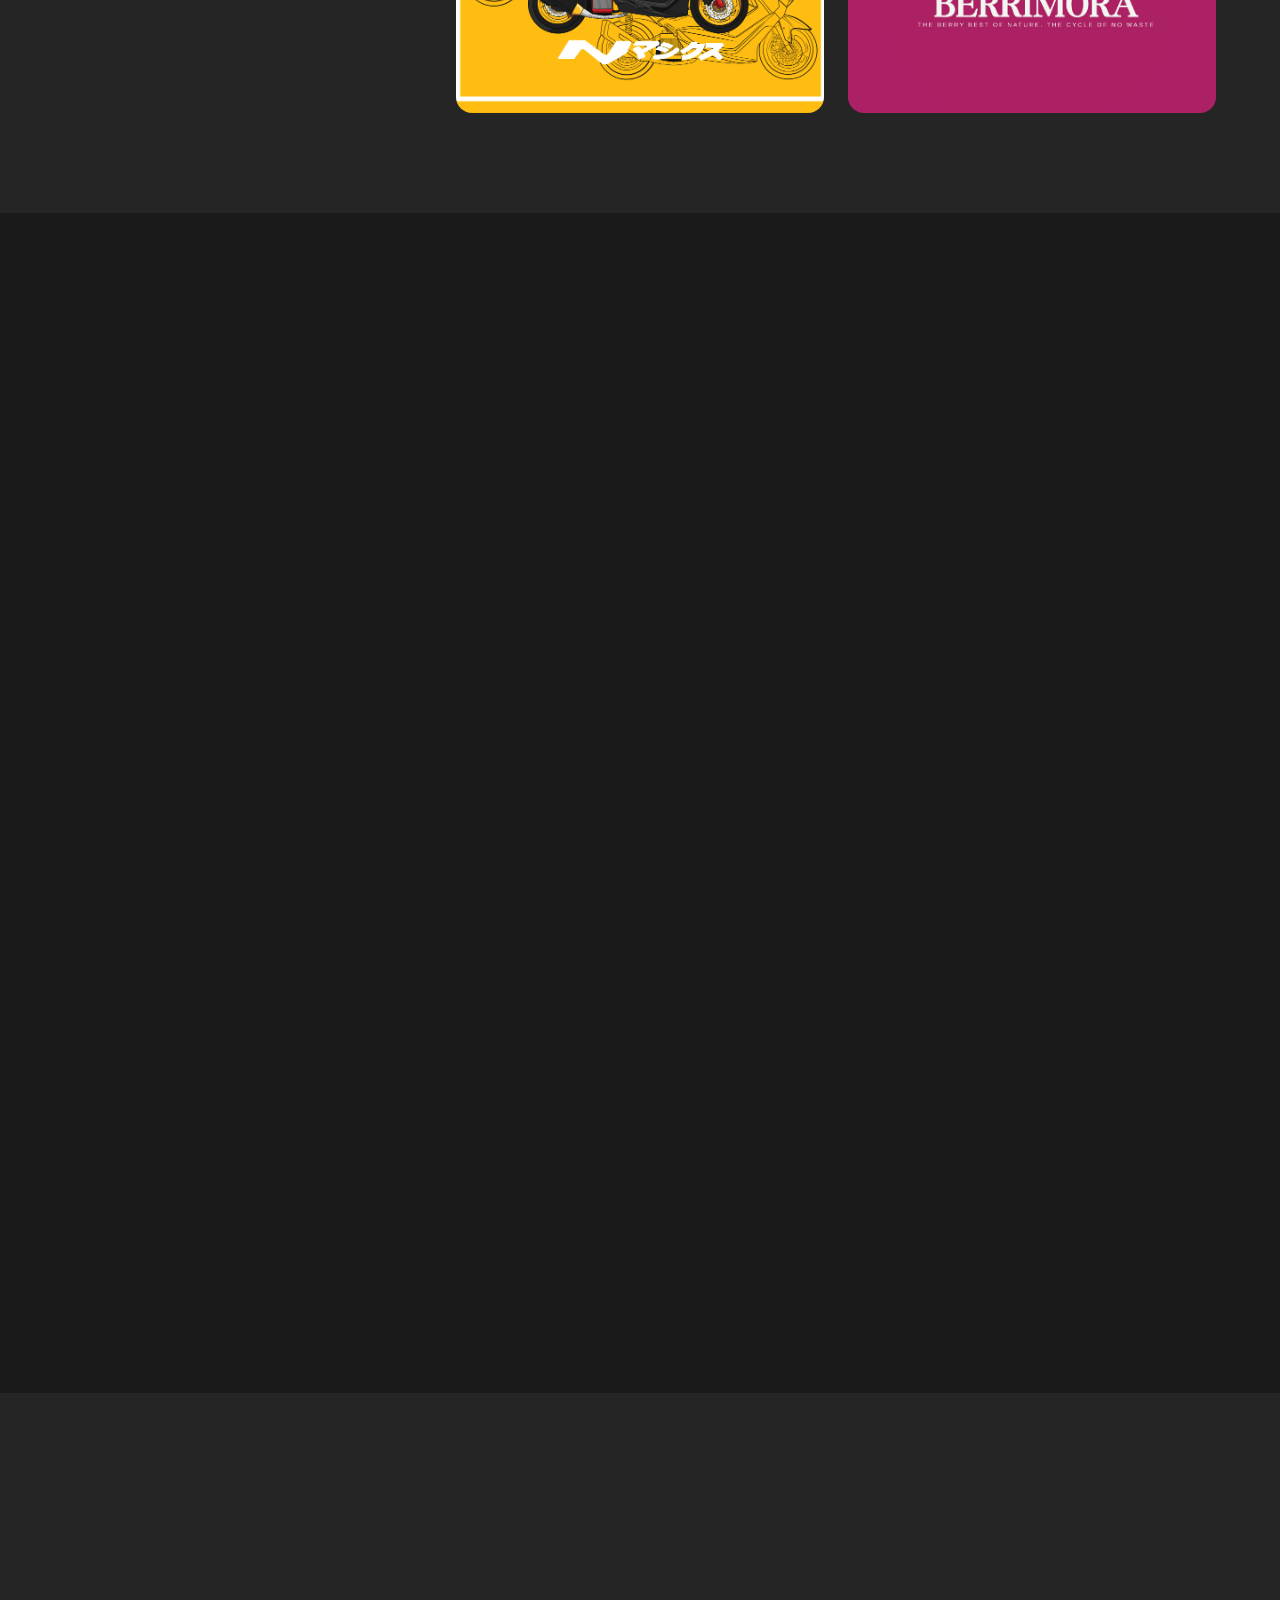
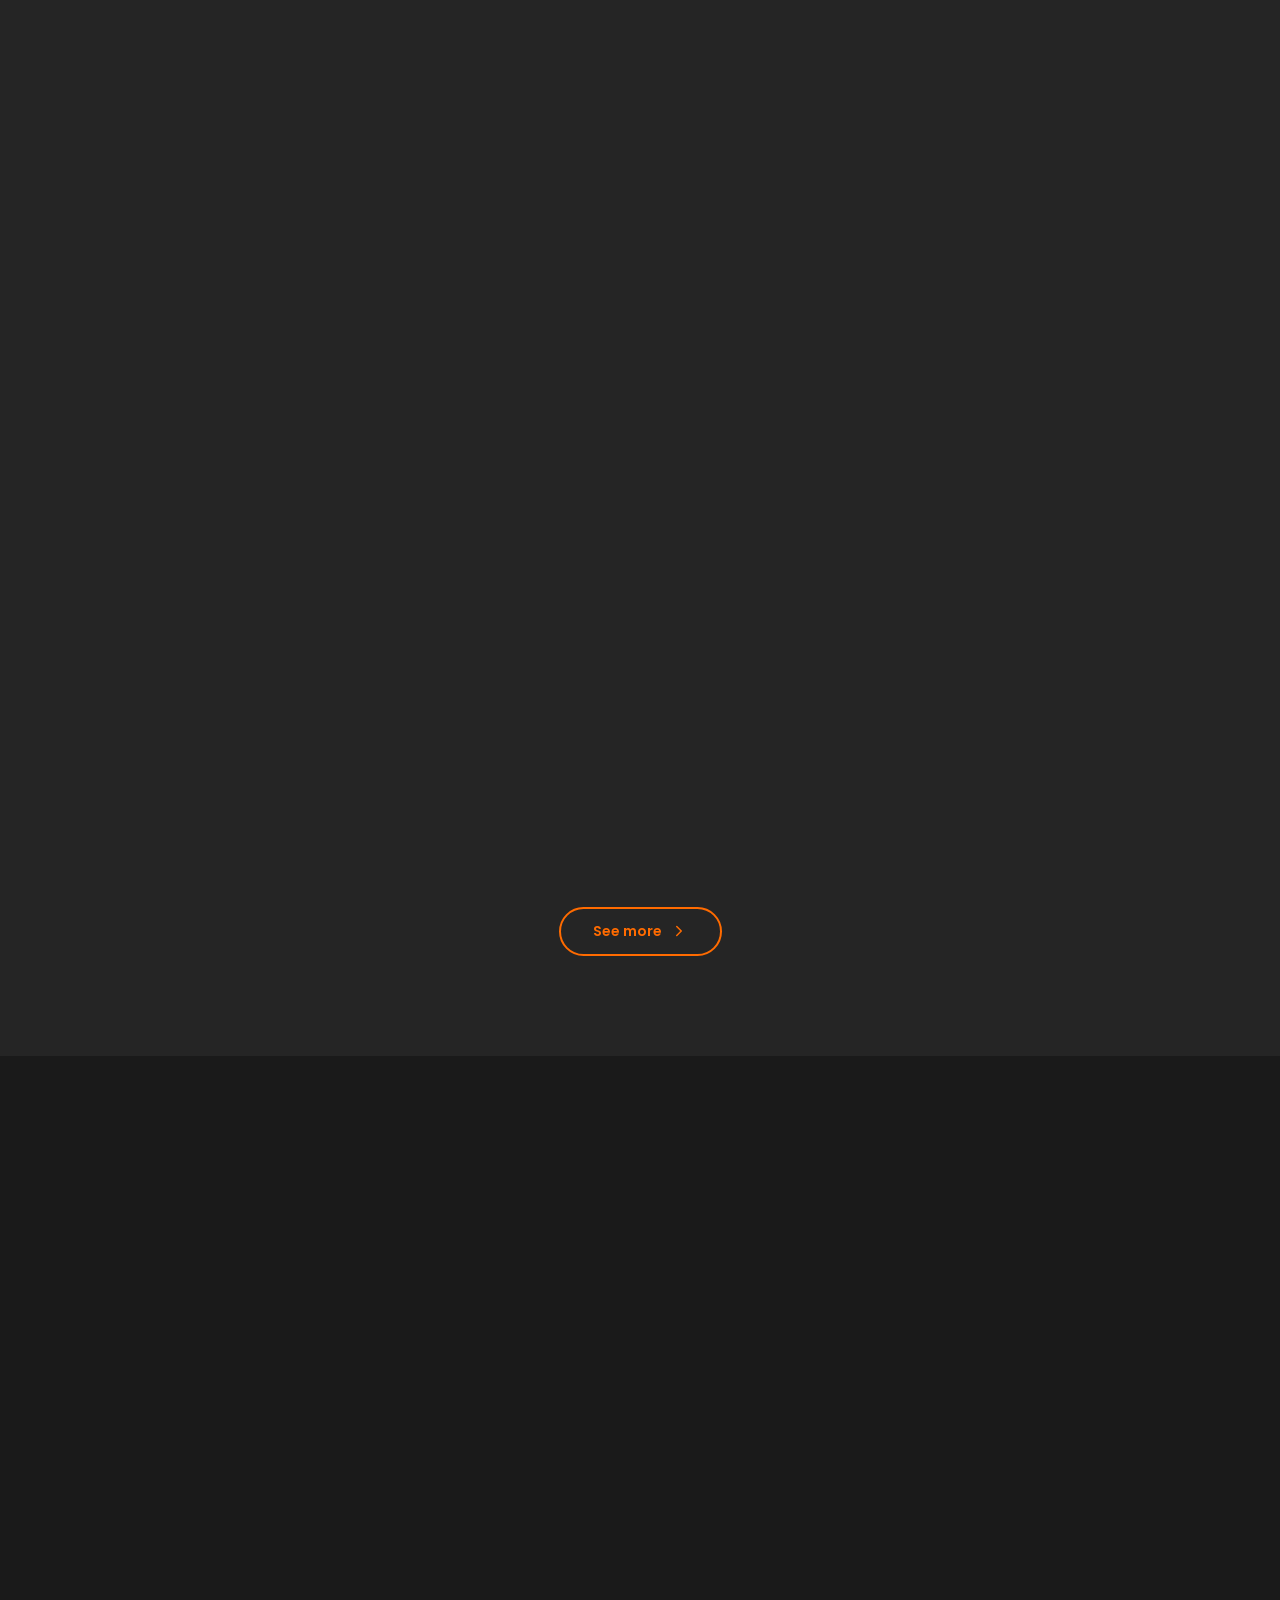
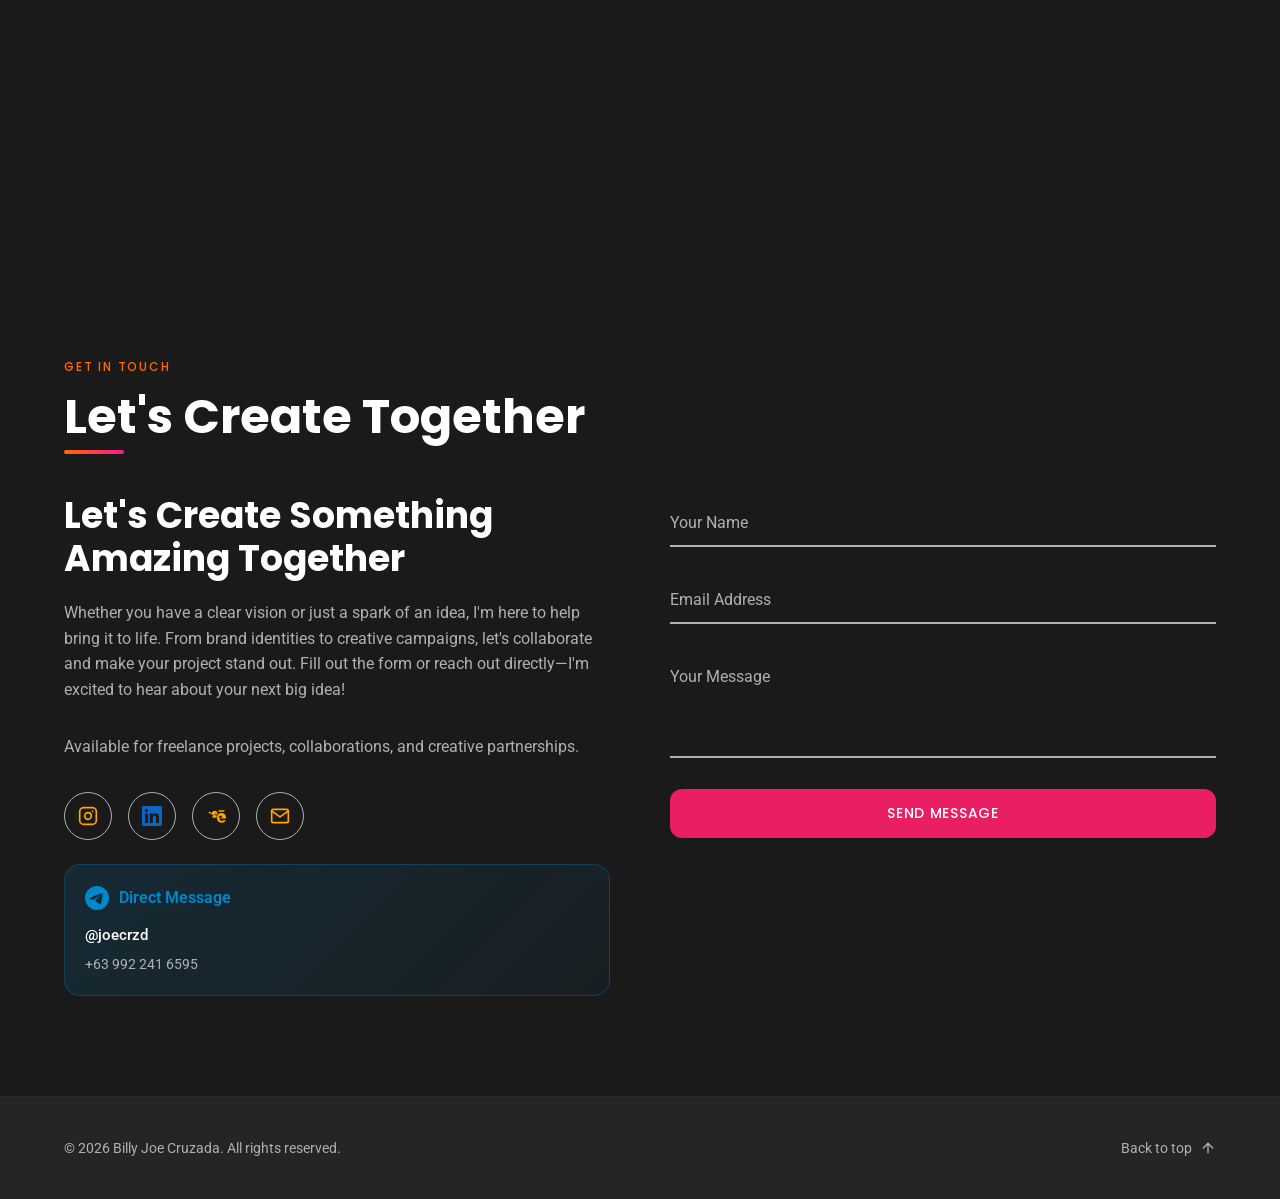
==== commit d68cb121: "fix and optimize #1" ====
--- a/index.html
+++ b/index.html
@@ -6,7 +6,8 @@
     <title>Billy Joe Cruzada | Graphic Designer</title>
     <link rel="preconnect" href="https://fonts.googleapis.com">
     <link rel="preconnect" href="https://fonts.gstatic.com" crossorigin>
-    <link href="https://fonts.googleapis.com/css2?family=Poppins:wght@400;500;600;700;800&family=Roboto:wght@400;500&display=swap" rel="stylesheet">
+    <link rel="preload" href="https://fonts.googleapis.com/css2?family=Poppins:wght@400;500;600;700;800&family=Roboto:wght@400;500&display=swap" as="style" onload="this.onload=null;this.rel='stylesheet'">
+    <noscript><link href="https://fonts.googleapis.com/css2?family=Poppins:wght@400;500;600;700;800&family=Roboto:wght@400;500&display=swap" rel="stylesheet"></noscript>
     <link rel="stylesheet" href="styles.css">
     <link rel="icon" type="image/jpeg" href="Billy ID.jpg">
 </head>
@@ -24,7 +25,6 @@
             <li class="nav-dropdown">
                 <a href="#contact" class="nav-dropdown-btn">
                     Contact
-                    <svg xmlns="http://www.w3.org/2000/svg" width="16" height="16" viewBox="0 0 24 24" fill="none" stroke="currentColor" stroke-width="2" stroke-linecap="round" stroke-linejoin="round"><polyline points="6 9 12 15 18 9"></polyline></svg>
                 </a>
                 <div class="nav-dropdown-content">
                     <a href="https://www.instagram.com/ezii_yooow" target="_blank">Instagram</a>
@@ -372,6 +372,6 @@
         <div class="lightbox-tools" id="lightboxTools"></div>
     </div>
 
-    <script src="script.js"></script>
+    <script src="script.js" defer></script>
 </body>
 </html>
--- a/styles.css
+++ b/styles.css
@@ -143,7 +143,7 @@
     font-weight: 600;
     font-size: 15px;
     color: #FFFFFF;
-    transition: transform 0.3s ease, text-shadow 0.3s ease, color 0.3s ease;
+    transition: transform 0.3s ease, color 0.3s ease;
     position: relative;
     padding: 4px 8px;
     border-radius: 4px;
@@ -153,27 +153,26 @@
 
 .nav-links a:hover {
     transform: scale(1.15);
-    text-shadow: 0 0 20px rgba(255, 107, 0, 1), 0 0 40px rgba(255, 20, 147, 0.8);
 }
 
 .nav-links a.active {
     transform: scale(1.15);
-    text-shadow: 0 0 20px rgba(255, 107, 0, 1), 0 0 40px rgba(255, 20, 147, 0.8);
 }
 
 .nav-links a::after {
     content: '';
     position: absolute;
-    bottom: -4px;
-    left: 0;
+    bottom: 0;
+    left: 8px;
     width: 0;
     height: 2px;
-    background: var(--gradient-brand);
+    background: #FFFFFF;
+    border-radius: 1px;
     transition: width var(--transition);
 }
 
 .nav-links a.active::after {
-    width: 100%;
+    width: calc(100% - 16px);
 }
 
 @media (max-width: 1100px) {
@@ -199,16 +198,6 @@
     display: flex;
     align-items: center;
     gap: 4px;
-}
-
-.nav-dropdown-btn svg {
-    width: 16px;
-    height: 16px;
-    transition: transform var(--transition);
-}
-
-.nav-dropdown:hover .nav-dropdown-btn svg {
-    transform: rotate(180deg);
 }
 
 .nav-dropdown-content {
@@ -842,53 +831,28 @@
     background: var(--bg-secondary);
 }
 
-.gallery-filters {
-    display: flex;
-    gap: 16px;
-    margin-bottom: 32px;
-    flex-wrap: wrap;
-}
-
-.filter-btn {
-    font-family: 'Poppins', sans-serif;
-    font-size: 14px;
-    font-weight: 500;
-    padding: 10px 24px;
-    border: 2px solid var(--bg-tertiary);
-    background: transparent;
-    color: var(--text-secondary);
-    border-radius: 30px;
-    cursor: pointer;
-    transition: all var(--transition);
-}
-
-.filter-btn:hover,
-.filter-btn.active {
-    border-color: transparent;
-    background: var(--gradient-brand);
-    color: white;
-}
-
 .gallery-grid {
-    column-count: 4;
-    column-gap: 20px;
+    display: grid;
+    grid-template-columns: repeat(4, 1fr);
+    gap: 20px;
+    align-items: start;
 }
 
 @media (max-width: 1024px) {
     .gallery-grid {
-        column-count: 3;
+        grid-template-columns: repeat(3, 1fr);
     }
 }
 
 @media (max-width: 768px) {
     .gallery-grid {
-        column-count: 2;
+        grid-template-columns: repeat(2, 1fr);
     }
 }
 
 @media (max-width: 480px) {
     .gallery-grid {
-        column-count: 1;
+        grid-template-columns: 1fr;
     }
 }
 
@@ -897,8 +861,7 @@
     border-radius: var(--border-radius);
     overflow: hidden;
     cursor: pointer;
-    break-inside: avoid;
-    margin-bottom: 20px;
+    align-self: start;
 }
 
 .gallery-item img {
@@ -910,6 +873,80 @@
 
 .gallery-item:hover img {
     transform: scale(1.1);
+}
+
+.gallery-item.teaser {
+    filter: blur(5px);
+    opacity: 0.5;
+    transition: filter 0.5s ease, opacity 0.5s ease;
+    position: relative;
+}
+
+.gallery-item.teaser:hover {
+    filter: blur(3px);
+    opacity: 0.7;
+}
+
+.gallery-item.teaser::after {
+    content: '';
+    position: absolute;
+    inset: 0;
+    background: linear-gradient(to top, var(--bg-secondary) 0%, transparent 60%);
+    pointer-events: none;
+}
+
+.gallery-item.appear {
+    animation: galleryAppear 0.5s ease forwards;
+}
+
+@keyframes galleryAppear {
+    from {
+        opacity: 0;
+        transform: translateY(24px);
+    }
+    to {
+        opacity: 1;
+        transform: translateY(0);
+    }
+}
+
+.gallery-show-more {
+    text-align: center;
+    margin-top: 32px;
+}
+
+.gallery-show-more-btn {
+    font-family: 'Poppins', sans-serif;
+    font-size: 14px;
+    font-weight: 600;
+    padding: 12px 32px;
+    background: transparent;
+    color: var(--accent-orange);
+    border: 2px solid var(--accent-orange);
+    border-radius: 30px;
+    cursor: pointer;
+    transition: all var(--transition);
+    display: inline-flex;
+    align-items: center;
+    gap: 8px;
+}
+
+.gallery-show-more-btn:hover {
+    background: var(--gradient-brand);
+    color: white;
+    border-color: transparent;
+    transform: translateY(-2px);
+    box-shadow: 0 8px 30px rgba(255, 107, 0, 0.3);
+}
+
+.gallery-show-more-btn svg {
+    width: 18px;
+    height: 18px;
+    transition: transform var(--transition);
+}
+
+.gallery-show-more-btn:hover svg {
+    transform: translateX(4px);
 }
 
 /* 10. Lightbox */
@@ -1184,93 +1221,6 @@
 .tool-item:hover {
     transform: translateY(-4px);
     box-shadow: 0 10px 30px rgba(0, 0, 0, 0.2);
-}
-
-.tool-icon {
-    width: 56px;
-    height: 56px;
-    border-radius: 12px;
-    display: flex;
-    align-items: center;
-    justify-content: center;
-    font-family: 'Poppins', sans-serif;
-    font-weight: 700;
-    font-size: 18px;
-    color: white;
-    transition: transform var(--transition);
-}
-
-.tool-item:hover .tool-icon {
-    transform: scale(1.1);
-}
-
-.tool-icon.ps { 
-    background: #001833;
-    position: relative;
-}
-.tool-icon.ps::before {
-    content: '';
-    position: absolute;
-    width: 36px;
-    height: 36px;
-    background: #31A8FF;
-    -webkit-mask: url("data:image/svg+xml,%3Csvg xmlns='http://www.w3.org/2000/svg' viewBox='0 0 24 24'%3E%3Cpath d='M9.85 8.42c-.37-.15-.79-.23-1.22-.23H6v6.96h2.84c.43 0 .74-.1 1.21-.38.37-.22.61-.57.61-.93 0-.41-.22-.73-.61-.95zm-.39 1.93c-.18.12-.44.2-.7.2H7.2v-2.12h1.56c.26 0 .52.08.59.33.07.15.07.31-.07.47-.07.12-.26.12-.37.12zm10.54-2.08c-1.44 0-2.36.74-2.36 2.14v3.69c0 1.37.92 2.12 2.36 2.12 1.38 0 2.36-.75 2.36-2.12v-3.69c0-1.4-.98-2.14-2.36-2.14zm.04 5.29c-.37.25-.92.4-1.48.4-.58 0-1.07-.14-1.48-.4-.39-.26-.62-.61-.62-1.12v-1.06c0-.53.23-.86.62-1.14.39-.26.9-.4 1.48-.4.56 0 1.11.14 1.48.4.39.28.62.61.62 1.14v1.06c0 .51-.23.86-.62 1.12z'/%3E%3C/svg%3E") center/contain no-repeat;
-    mask: url("data:image/svg+xml,%3Csvg xmlns='http://www.w3.org/2000/svg' viewBox='0 0 24 24'%3E%3Cpath d='M9.85 8.42c-.37-.15-.79-.23-1.22-.23H6v6.96h2.84c.43 0 .74-.1 1.21-.38.37-.22.61-.57.61-.93 0-.41-.22-.73-.61-.95zm-.39 1.93c-.18.12-.44.2-.7.2H7.2v-2.12h1.56c.26 0 .52.08.59.33.07.15.07.31-.07.47-.07.12-.26.12-.37.12zm10.54-2.08c-1.44 0-2.36.74-2.36 2.14v3.69c0 1.37.92 2.12 2.36 2.12 1.38 0 2.36-.75 2.36-2.12v-3.69c0-1.4-.98-2.14-2.36-2.14zm.04 5.29c-.37.25-.92.4-1.48.4-.58 0-1.07-.14-1.48-.4-.39-.26-.62-.61-.62-1.12v-1.06c0-.53.23-.86.62-1.14.39-.26.9-.4 1.48-.4.56 0 1.11.14 1.48.4.39.28.62.61.62 1.14v1.06c0 .51-.23.86-.62 1.12z'/%3E%3C/svg%3E") center/contain no-repeat;
-}
-
-.tool-icon.ai {
-    background: #330000;
-    position: relative;
-}
-.tool-icon.ai::before {
-    content: '';
-    position: absolute;
-    width: 36px;
-    height: 36px;
-    background: #FF9A00;
-    -webkit-mask: url("data:image/svg+xml,%3Csvg xmlns='http://www.w3.org/2000/svg' viewBox='0 0 24 24'%3E%3Cpath d='M13.64 21.97C13.14 22.21 12.54 22 12.31 21.5L10.13 16.76L7.62 18.78C7.45 18.92 7.24 19 7 19C6.45 19 6 18.55 6 18V6C6 5.45 6.45 5 7 5C7.24 5 7.47 5.09 7.64 5.23L19.14 14.77C19.35 14.94 19.47 15.18 19.47 15.44C19.47 15.57 19.43 15.69 19.36 15.8L16.1 20.07C15.87 20.38 15.54 20.56 15.17 20.6C14.79 20.65 14.43 20.54 14.14 20.28L13.64 21.97ZM7 17.24L9.24 15.74L7 8.5V17.24ZM15.24 8.5L17.47 17.24V8.5H15.24Z'/%3E%3C/svg%3E") center/contain no-repeat;
-    mask: url("data:image/svg+xml,%3Csvg xmlns='http://www.w3.org/2000/svg' viewBox='0 0 24 24'%3E%3Cpath d='M13.64 21.97C13.14 22.21 12.54 22 12.31 21.5L10.13 16.76L7.62 18.78C7.45 18.92 7.24 19 7 19C6.45 19 6 18.55 6 18V6C6 5.45 6.45 5 7 5C7.24 5 7.47 5.09 7.64 5.23L19.14 14.77C19.35 14.94 19.47 15.18 19.47 15.44C19.47 15.57 19.43 15.69 19.36 15.8L16.1 20.07C15.87 20.38 15.54 20.56 15.17 20.6C14.79 20.65 14.43 20.54 14.14 20.28L13.64 21.97ZM7 17.24L9.24 15.74L7 8.5V17.24ZM15.24 8.5L17.47 17.24V8.5H15.24Z'/%3E%3C/svg%3E") center/contain no-repeat;
-}
-
-.tool-icon.pr {
-    background: #00005B;
-    position: relative;
-}
-.tool-icon.pr::before {
-    content: '';
-    position: absolute;
-    width: 36px;
-    height: 36px;
-    background: #9999FF;
-    -webkit-mask: url("data:image/svg+xml,%3Csvg xmlns='http://www.w3.org/2000/svg' viewBox='0 0 24 24'%3E%3Cpath d='M22 3v14a6 6 0 0 1-6 6H4v2h12a4 4 0 0 0 4-4V3h2zm-8 12.5v-7l-3 3.5v-2l3 3.5v-3l-3 2v-2l3-1.5v-1l-3 1v-2l3-1.5v-1.5l-3 1.5v-1l3-1.5v-1l-3 1.5v-1l3-1.5v-1L6 5v14a2 2 0 0 0 2 2h8z'/%3E%3C/svg%3E") center/contain no-repeat;
-    mask: url("data:image/svg+xml,%3Csvg xmlns='http://www.w3.org/2000/svg' viewBox='0 0 24 24'%3E%3Cpath d='M22 3v14a6 6 0 0 1-6 6H4v2h12a4 4 0 0 0 4-4V3h2zm-8 12.5v-7l-3 3.5v-2l3 3.5v-3l-3 2v-2l3-1.5v-1l-3 1v-2l3-1.5v-1.5l-3 1.5v-1l3-1.5v-1l-3 1.5v-1l3-1.5v-1L6 5v14a2 2 0 0 0 2 2h8z'/%3E%3C/svg%3E") center/contain no-repeat;
-}
-
-.tool-icon.lrc {
-    background: #001E36;
-    position: relative;
-}
-.tool-icon.lrc::before {
-    content: '';
-    position: absolute;
-    width: 36px;
-    height: 36px;
-    background: #31A8FF;
-    -webkit-mask: url("data:image/svg+xml,%3Csvg xmlns='http://www.w3.org/2000/svg' viewBox='0 0 24 24'%3E%3Cpath d='M12 2C6.48 2 2 6.48 2 12s4.48 10 10 10 10-4.48 10-10S17.52 2 12 2zm-1 14H9V8h2v8zm4 0h-2V8h2v8z'/%3E%3C/svg%3E") center/contain no-repeat;
-    mask: url("data:image/svg+xml,%3Csvg xmlns='http://www.w3.org/2000/svg' viewBox='0 0 24 24'%3E%3Cpath d='M12 2C6.48 2 2 6.48 2 12s4.48 10 10 10 10-4.48 10-10S17.52 2 12 2zm-1 14H9V8h2v8zm4 0h-2V8h2v8z'/%3E%3C/svg%3E") center/contain no-repeat;
-}
-
-.tool-icon.figma {
-    background: var(--bg-tertiary);
-}
-.tool-icon.figma svg {
-    width: 32px;
-    height: 32px;
-}
-
-.tool-icon.ai-tool {
-    background: var(--gradient-brand);
-    font-size: 20px;
 }
 
 .tool-name {
